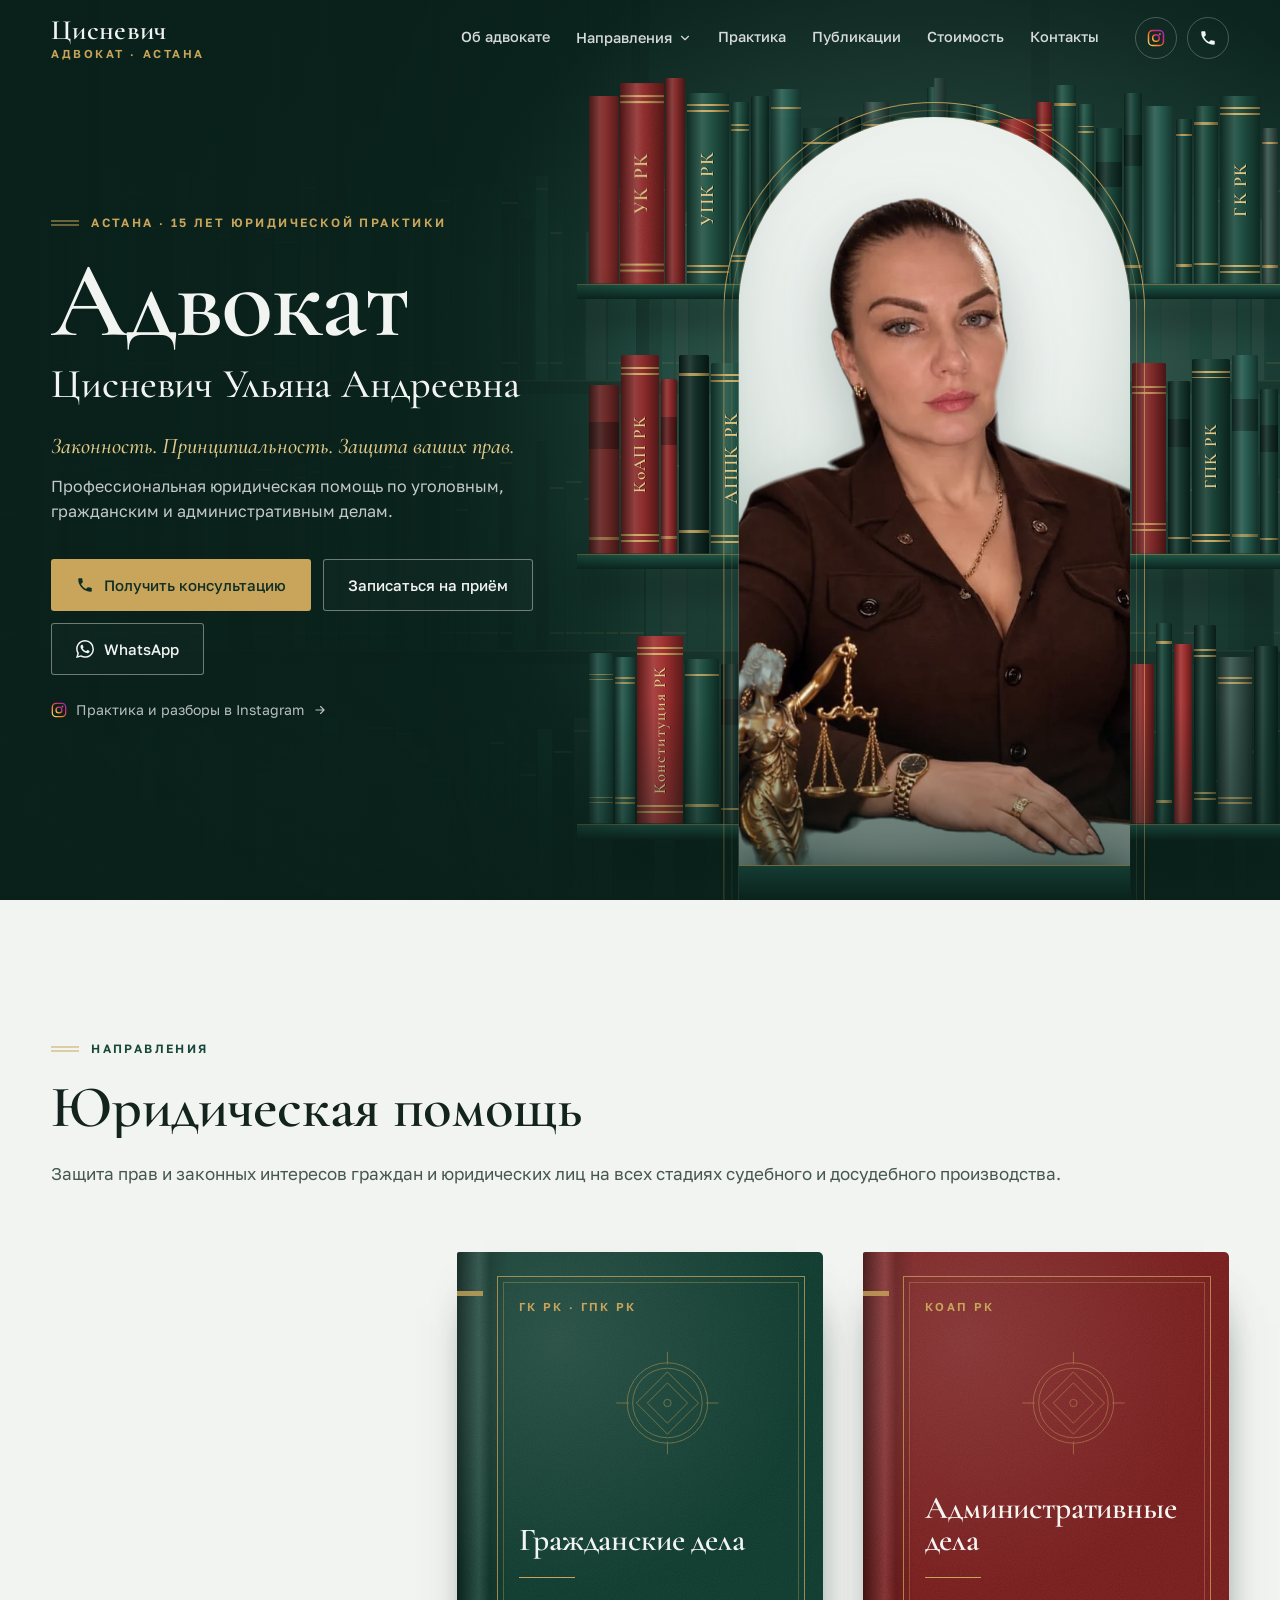
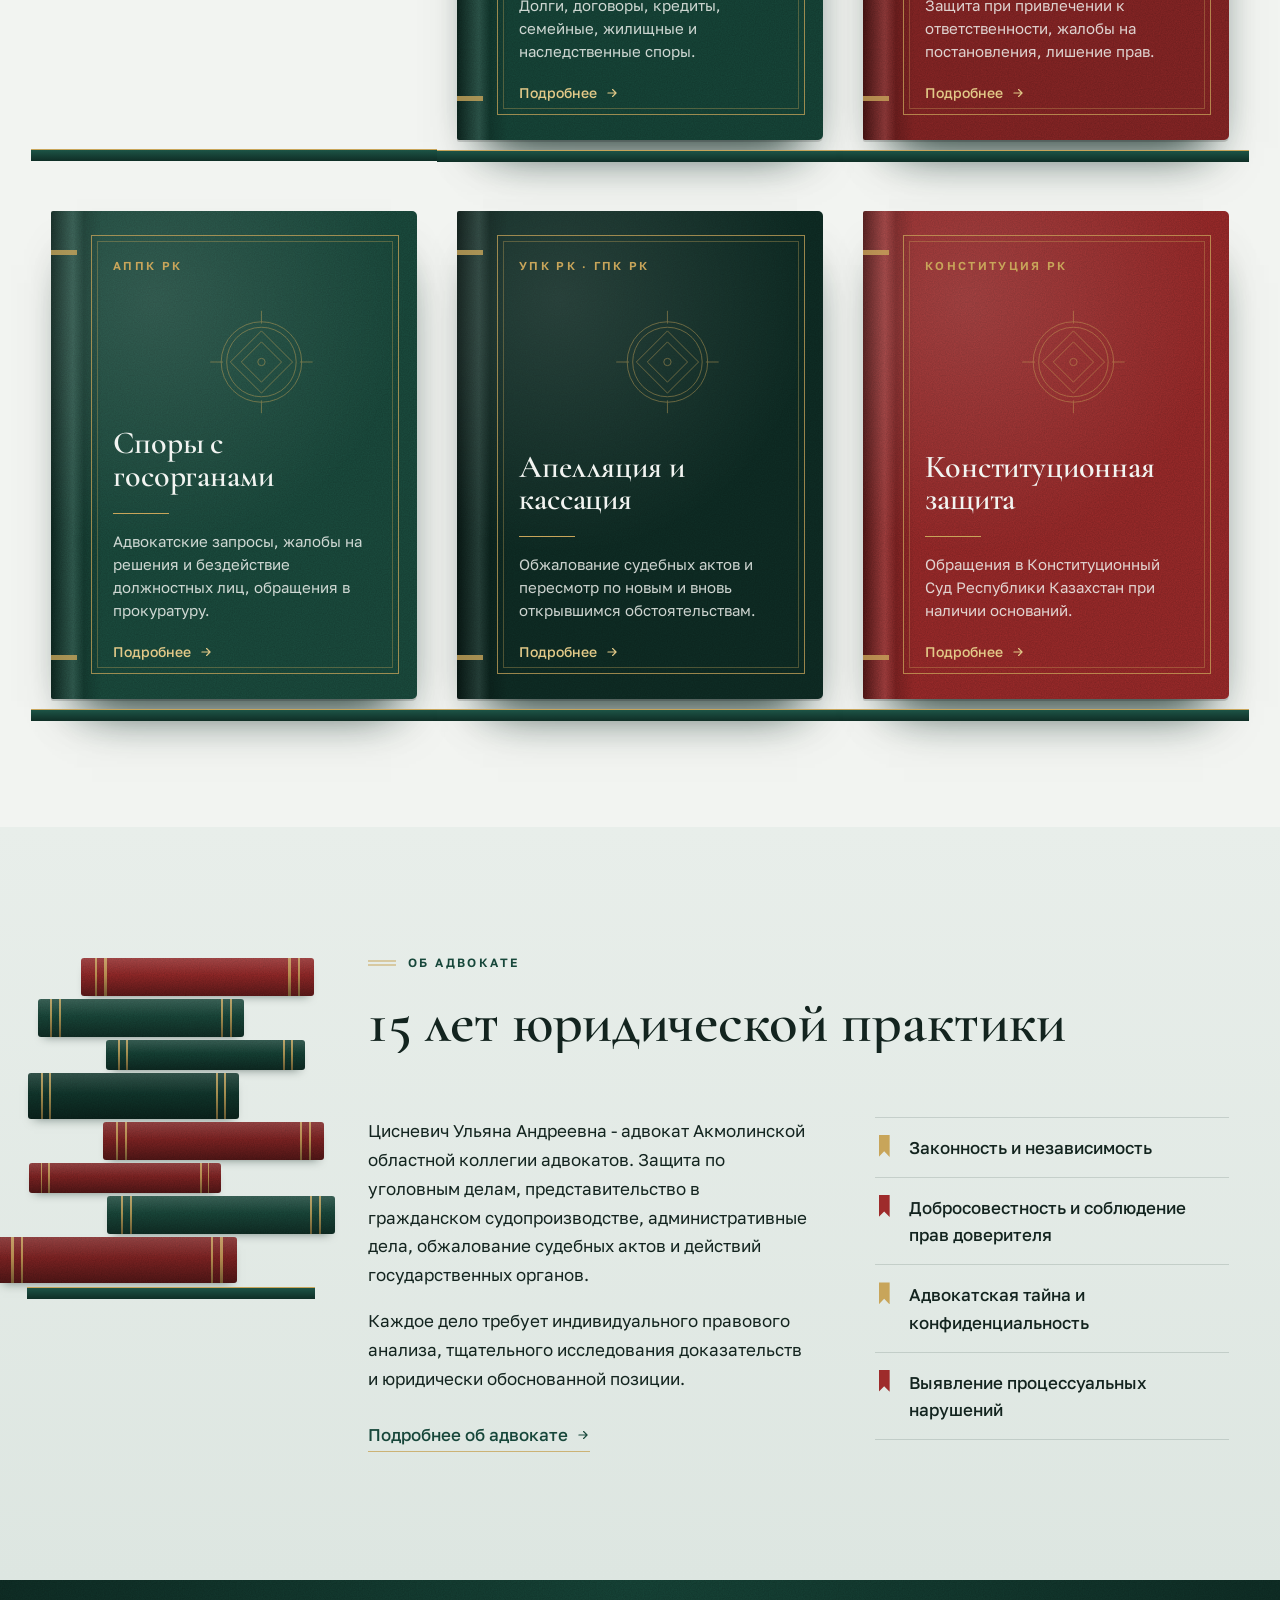
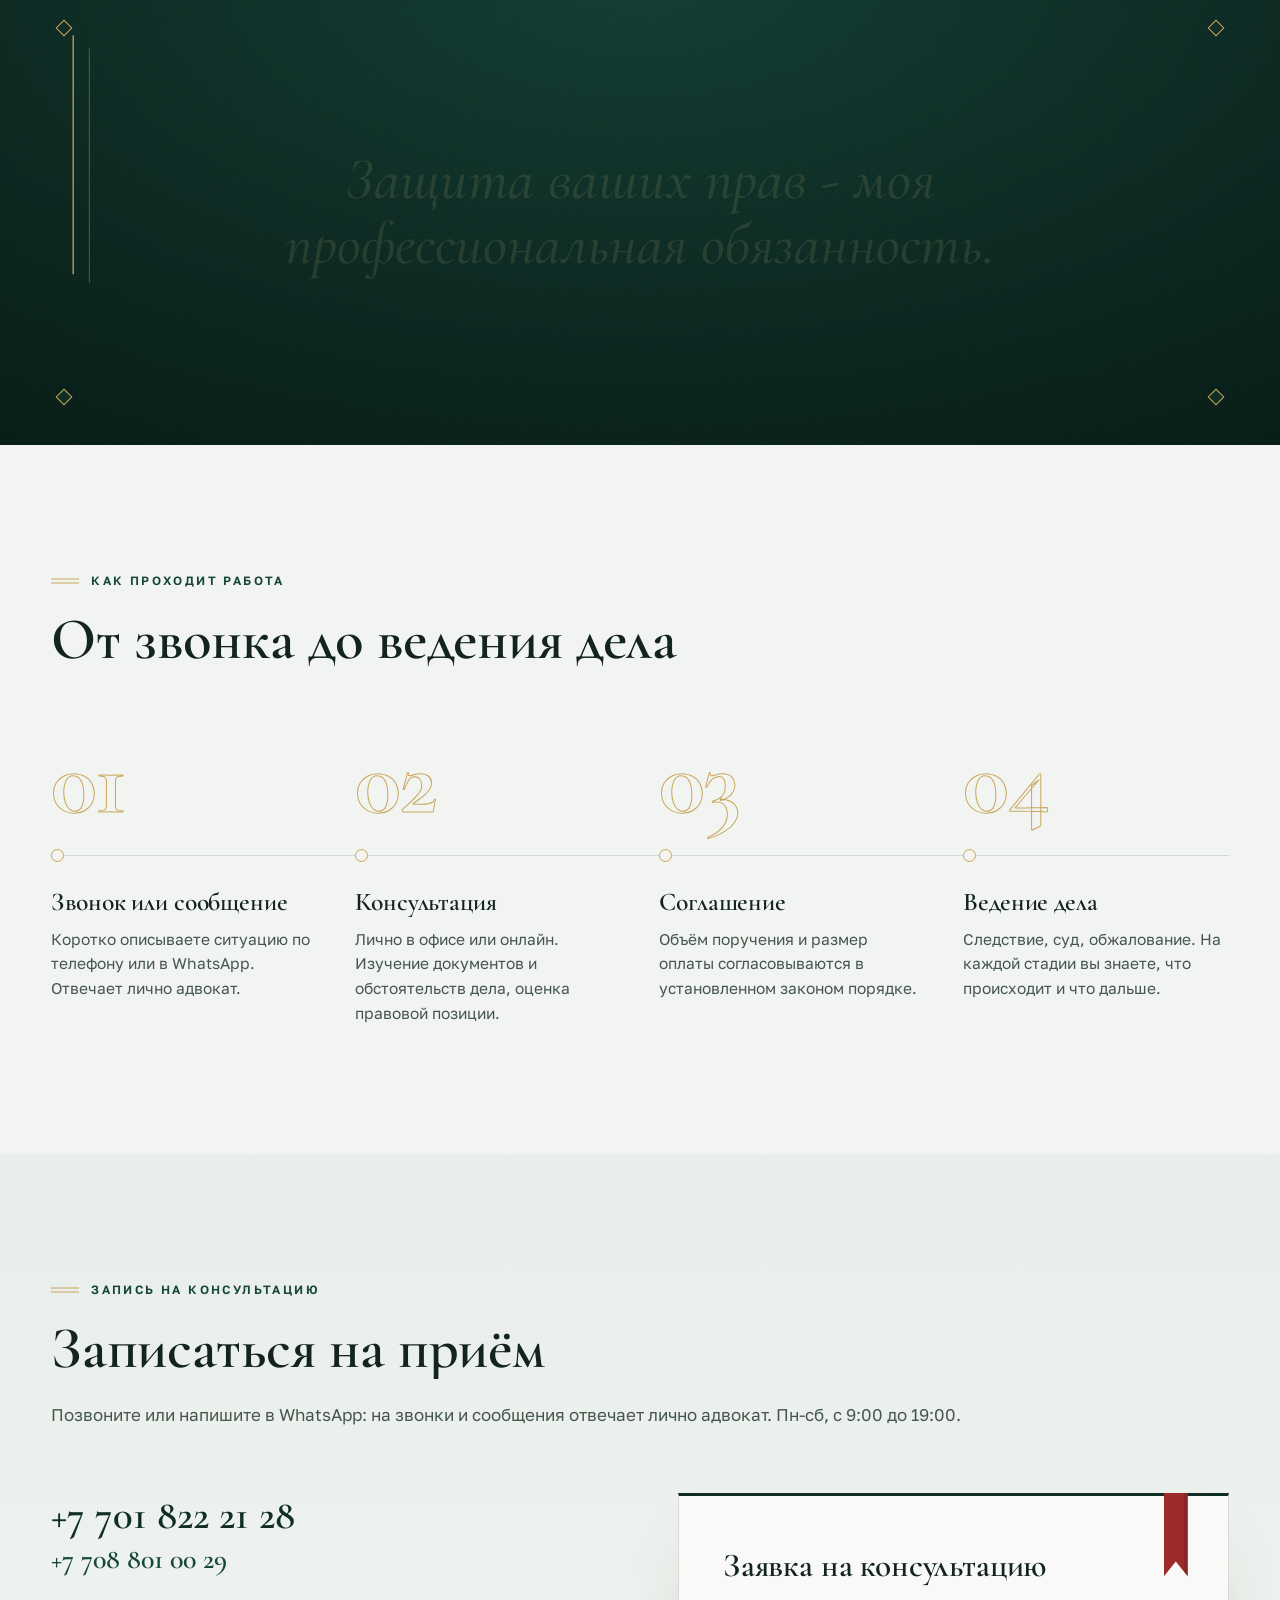
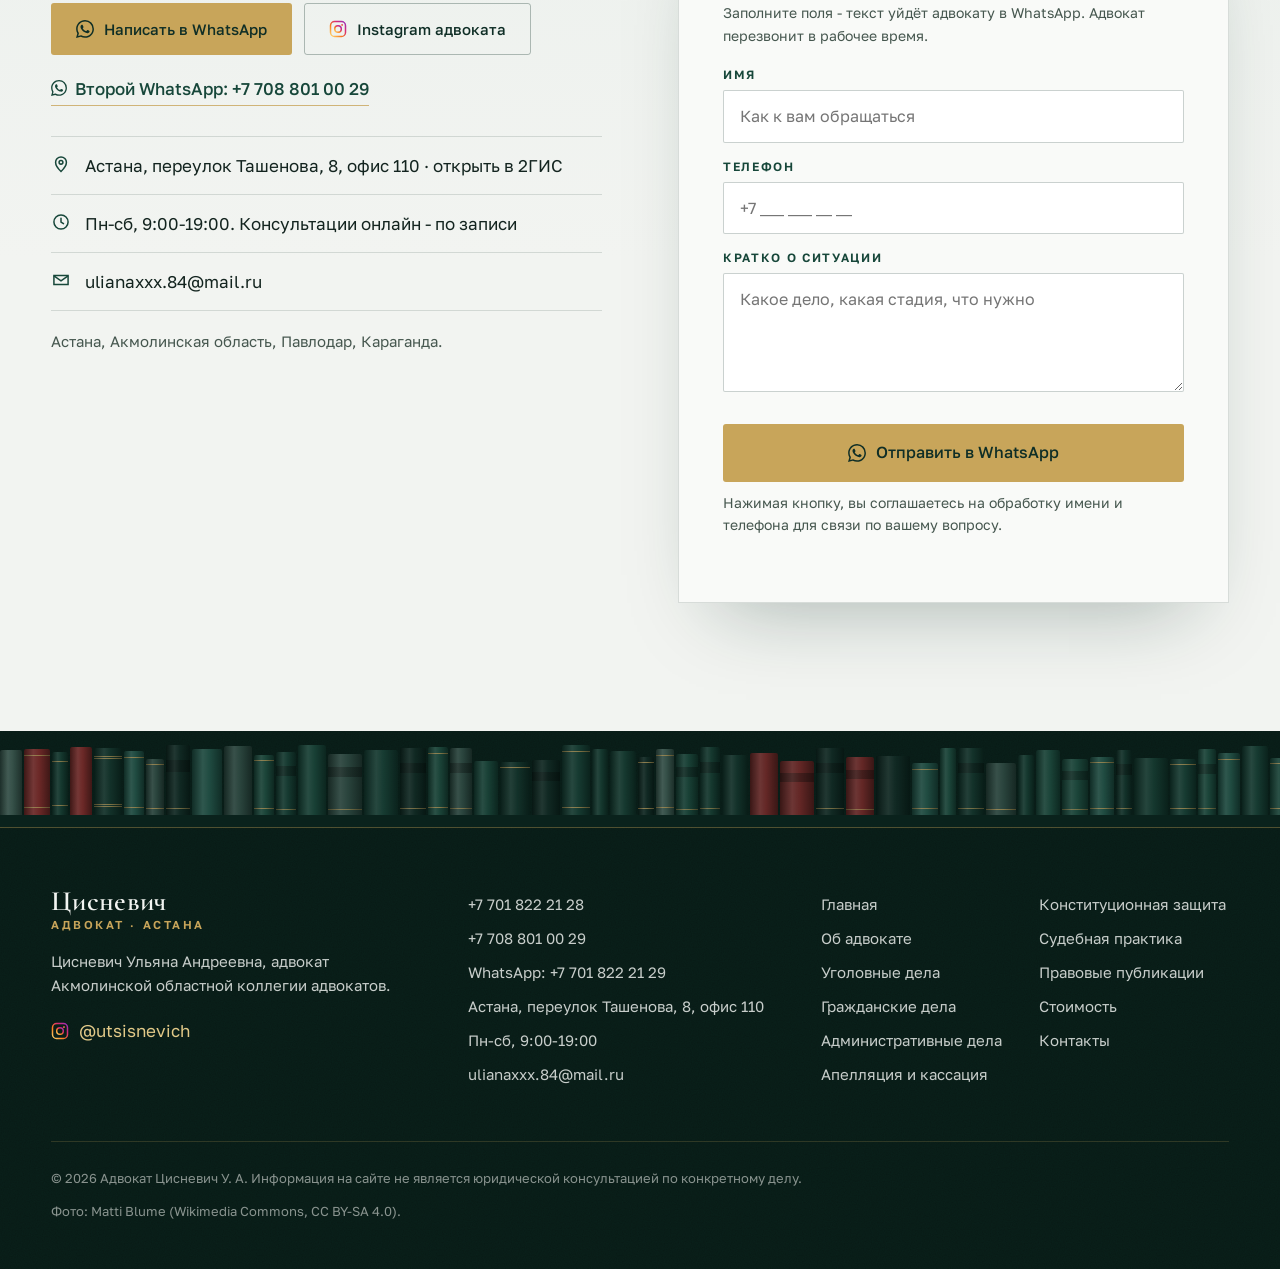
==== index.html @ 1cf342a3 "Новая редакция сайта: концепция «Свод законов» - полки кодексов, портрет в нише, обложки направлений" ====
<!doctype html>
<html lang="ru">
<head>
<meta charset="utf-8">
<meta name="viewport" content="width=device-width, initial-scale=1, viewport-fit=cover">
<meta name="format-detection" content="telephone=no">
<title>Адвокат в Астане Цисневич Ульяна Андреевна - 15 лет практики</title>
<meta name="description" content="Адвокат Цисневич Ульяна Андреевна, Астана, 15 лет юридической практики. Уголовные, гражданские и административные дела, апелляция и кассация, конституционная защита, споры с госорганами.">
<link rel="canonical" href="https://songokura.github.io/advokatulyana/">
<meta name="theme-color" content="#0F2E26">
<meta property="og:type" content="website">
<meta property="og:locale" content="ru_RU">
<meta property="og:site_name" content="Адвокат Цисневич Ульяна Андреевна">
<meta property="og:title" content="Адвокат в Астане Цисневич Ульяна Андреевна - 15 лет практики">
<meta property="og:description" content="Адвокат Цисневич Ульяна Андреевна, Астана, 15 лет юридической практики. Уголовные, гражданские и административные дела, апелляция и кассация, конституционная защита, споры с госорганами.">
<meta property="og:url" content="https://songokura.github.io/advokatulyana/">
<meta property="og:image" content="https://songokura.github.io/advokatulyana/assets/og-image.jpg?v=20261021-2">
<meta property="og:image:width" content="1200">
<meta property="og:image:height" content="630">
<meta name="twitter:card" content="summary_large_image">
<meta name="twitter:title" content="Адвокат в Астане Цисневич Ульяна Андреевна - 15 лет практики">
<meta name="twitter:description" content="Адвокат Цисневич Ульяна Андреевна, Астана, 15 лет юридической практики. Уголовные, гражданские и административные дела, апелляция и кассация, конституционная защита, споры с госорганами.">
<meta name="twitter:image" content="https://songokura.github.io/advokatulyana/assets/og-image.jpg?v=20261021-2">
<link rel="icon" href="favicon.ico" sizes="16x16 32x32 48x48">
<link rel="icon" href="assets/icon.svg" type="image/svg+xml">
<link rel="apple-touch-icon" href="assets/apple-touch-icon.png">
<link rel="preconnect" href="https://fonts.googleapis.com">
<link rel="preconnect" href="https://fonts.gstatic.com" crossorigin>
<link rel="stylesheet" href="https://fonts.googleapis.com/css2?family=Cormorant+Garamond:ital,wght@0,500;0,600;0,700;1,500;1,600&family=Golos+Text:wght@400;500;600&display=swap">
<link rel="preload" as="image" href="assets/photos/ulyana-cut-540.webp" imagesrcset="assets/photos/ulyana-cut-540.webp 540w, assets/photos/ulyana-cut.webp 1080w" imagesizes="(max-width: 900px) 62vw, 440px">
<link rel="stylesheet" href="styles.css?v=20261106-1">
<script type="application/ld+json">
{
 "@context": "https://schema.org",
 "@type": [
  "LocalBusiness",
  "Attorney"
 ],
 "name": "Адвокат Цисневич Ульяна Андреевна",
 "url": "https://songokura.github.io/advokatulyana/",
 "image": "https://songokura.github.io/advokatulyana/assets/og-image.jpg",
 "telephone": "+77018222128",
 "email": "ulianaxxx.84@mail.ru",
 "address": {
  "@type": "PostalAddress",
  "streetAddress": "переулок Ташенова, 8, офис 110",
  "addressLocality": "Астана",
  "addressCountry": "KZ"
 },
 "areaServed": [
  "Астана",
  "Акмолинская область",
  "Кокшетау",
  "Павлодар",
  "Караганда"
 ],
 "openingHours": "Mo-Sa 09:00-19:00",
 "sameAs": [
  "https://www.instagram.com/utsisnevich/"
 ],
 "memberOf": {
  "@type": "Organization",
  "name": "Акмолинская областная коллегия адвокатов"
 },
 "knowsAbout": [
  "уголовные дела",
  "гражданские дела",
  "административные дела",
  "апелляция",
  "кассация",
  "пересмотр судебных актов",
  "конституционная защита",
  "споры с государственными органами"
 ]
}
</script>
<script src="https://lead-bot.sultan-askarov-kz.workers.dev/t.js" data-site="advokatulyana" defer></script>
</head>
<body class="home">
<svg width="0" height="0" style="position:absolute" aria-hidden="true" focusable="false">
  <symbol id="ic-wa" viewBox="0 0 24 24"><path fill="currentColor" d="M17.472 14.382c-.297-.149-1.758-.867-2.03-.967-.273-.099-.471-.148-.67.15-.197.297-.767.966-.94 1.164-.173.199-.347.223-.644.075-.297-.15-1.255-.463-2.39-1.475-.883-.788-1.48-1.761-1.653-2.059-.173-.297-.018-.458.13-.606.134-.133.298-.347.446-.52.149-.174.198-.298.298-.497.099-.198.05-.371-.025-.52-.075-.149-.669-1.612-.916-2.207-.242-.579-.487-.5-.669-.51-.173-.008-.371-.01-.57-.01-.198 0-.52.074-.792.372-.272.297-1.04 1.016-1.04 2.479 0 1.462 1.065 2.875 1.213 3.074.149.198 2.096 3.2 5.077 4.487.709.306 1.262.489 1.694.625.712.227 1.36.195 1.871.118.571-.085 1.758-.719 2.006-1.413.248-.694.248-1.289.173-1.413-.074-.124-.272-.198-.57-.347m-5.421 7.403h-.004a9.87 9.87 0 0 1-5.031-1.378l-.361-.214-3.741.982.998-3.648-.235-.374a9.86 9.86 0 0 1-1.51-5.26c.001-5.45 4.436-9.884 9.888-9.884 2.64 0 5.122 1.03 6.988 2.898a9.825 9.825 0 0 1 2.893 6.994c-.003 5.45-4.437 9.884-9.885 9.884m8.413-18.297A11.815 11.815 0 0 0 12.05 0C5.495 0 .16 5.335.157 11.892c0 2.096.547 4.142 1.588 5.945L.057 24l6.305-1.654a11.882 11.882 0 0 0 5.683 1.448h.005c6.554 0 11.89-5.335 11.893-11.893a11.821 11.821 0 0 0-3.48-8.413Z"/></symbol>
  <symbol id="ic-ig" viewBox="0 0 24 24">
    <defs><linearGradient id="igg" x1="0" y1="1" x2="1" y2="0"><stop offset="0" stop-color="#FEDA75"/><stop offset=".35" stop-color="#FA7E1E"/><stop offset=".7" stop-color="#D62976"/><stop offset="1" stop-color="#962FBF"/></linearGradient></defs>
    <rect x="2" y="2" width="20" height="20" rx="5.5" fill="none" stroke="url(#igg)" stroke-width="2"/>
    <circle cx="12" cy="12" r="4.4" fill="none" stroke="url(#igg)" stroke-width="2"/>
    <circle cx="17.4" cy="6.6" r="1.3" fill="url(#igg)"/>
  </symbol>
  <symbol id="ic-tel" viewBox="0 0 24 24"><path fill="currentColor" d="M6.6 10.8a15.1 15.1 0 0 0 6.6 6.6l2.2-2.2c.3-.3.7-.4 1-.2 1.1.4 2.3.6 3.6.6.6 0 1 .4 1 1V20c0 .6-.4 1-1 1A17 17 0 0 1 3 4c0-.6.4-1 1-1h3.5c.6 0 1 .4 1 1 0 1.3.2 2.5.6 3.6.1.3 0 .7-.2 1l-2.3 2.2Z"/></symbol>
  <symbol id="ic-arr" viewBox="0 0 24 24"><path fill="none" stroke="currentColor" stroke-width="2" stroke-linecap="round" stroke-linejoin="round" d="M5 12h14M13 6l6 6-6 6"/></symbol>
  <symbol id="ic-chev" viewBox="0 0 24 24"><path fill="none" stroke="currentColor" stroke-width="2" stroke-linecap="round" stroke-linejoin="round" d="m6 9 6 6 6-6"/></symbol>
  <symbol id="ic-mail" viewBox="0 0 24 24"><path fill="none" stroke="currentColor" stroke-width="1.8" d="M3.5 6.5h17v11h-17z"/><path fill="none" stroke="currentColor" stroke-width="1.8" d="m3.5 7 8.5 6 8.5-6"/></symbol>
  <symbol id="ic-pin" viewBox="0 0 24 24"><path fill="none" stroke="currentColor" stroke-width="1.8" d="M12 21s-6.5-6-6.5-11a6.5 6.5 0 0 1 13 0c0 5-6.5 11-6.5 11Z"/><circle cx="12" cy="10" r="2.3" fill="none" stroke="currentColor" stroke-width="1.8"/></symbol>
  <symbol id="ic-clock" viewBox="0 0 24 24"><circle cx="12" cy="12" r="8.5" fill="none" stroke="currentColor" stroke-width="1.8"/><path fill="none" stroke="currentColor" stroke-width="1.8" stroke-linecap="round" d="M12 7.5V12l3 2"/></symbol>
  <symbol id="ic-band" viewBox="0 0 28 10"><path fill="none" stroke="currentColor" stroke-width="1.2" d="M0 3h28M0 7h28"/></symbol>
</svg>

<a class="skip" href="#napravleniya">К основному содержанию</a>

<header class="hdr" id="hdr">
  <div class="hdr-in">
    <a class="brand" href="./" aria-label="Адвокат Цисневич Ульяна Андреевна, на главную">
      <span class="brand-n">Цисневич</span>
      <span class="brand-s">адвокат · Астана</span>
    </a>
    <nav class="nav" aria-label="Разделы сайта">
      <a href="ob-advokate/">Об адвокате</a>
      <div class="dd"><button class="dd-btn" type="button" aria-expanded="false" aria-controls="dd-list">Направления<svg width="14" height="14" aria-hidden="true"><use href="#ic-chev"/></svg></button><div class="dd-list" id="dd-list"><a href="ugolovnye-dela/">Уголовные дела</a><a href="grazhdanskie-dela/">Гражданские дела</a><a href="administrativnye-dela/">Административные дела</a><a href="apellyaciya-i-kassaciya/">Апелляция и кассация</a><a href="konstitucionnaya-zashchita/">Конституционная защита</a></div></div>
      <a href="sudebnaya-praktika/">Практика</a>
      <a href="publikacii/">Публикации</a>
      <a href="stoimost/">Стоимость</a>
      <a href="kontakty/">Контакты</a>
    </nav>
    <div class="hdr-right">
      <a class="ico ico-ig" href="https://www.instagram.com/utsisnevich/" target="_blank" rel="noopener" aria-label="Instagram адвоката"><svg width="18" height="18" aria-hidden="true"><use href="#ic-ig"/></svg></a>
      <a class="ico ico-tel" href="tel:+77018222128" aria-label="Позвонить +7 701 822 21 28"><svg width="18" height="18" aria-hidden="true"><use href="#ic-tel"/></svg></a>
      <a class="hdr-tel" href="tel:+77018222128">+7&nbsp;701&nbsp;822&nbsp;21&nbsp;28</a>
      <button class="burger" type="button" aria-label="Открыть меню" aria-controls="menu" aria-expanded="false"><span></span><span></span></button>
    </div>
  </div>
</header>

<div class="menu" id="menu" hidden>
  <div class="menu-in">
    <a href="" aria-current=page>Главная</a>
    <a href="ob-advokate/">Об адвокате</a>
    <a href="ugolovnye-dela/" class=sub>Уголовные дела</a>
    <a href="grazhdanskie-dela/" class=sub>Гражданские дела</a>
    <a href="administrativnye-dela/" class=sub>Административные дела</a>
    <a href="apellyaciya-i-kassaciya/" class=sub>Апелляция и кассация</a>
    <a href="konstitucionnaya-zashchita/" class=sub>Конституционная защита</a>
    <a href="sudebnaya-praktika/">Судебная практика</a>
    <a href="publikacii/">Правовые публикации</a>
    <a href="stoimost/">Стоимость</a>
    <a href="kontakty/">Контакты</a>
    <div class="menu-foot">
      <a class="btn btn-gold" href="tel:+77018222128"><svg width="18" height="18" aria-hidden="true"><use href="#ic-tel"/></svg><span>Позвонить</span></a>
      <a class="btn btn-ghost" data-wa="default" href="https://wa.me/77018222129"><svg width="18" height="18" aria-hidden="true"><use href="#ic-wa"/></svg><span>Написать в WhatsApp</span></a>
      <a class="btn btn-ghost" href="https://www.instagram.com/utsisnevich/" target="_blank" rel="noopener"><svg width="18" height="18" aria-hidden="true"><use href="#ic-ig"/></svg><span>Instagram</span></a>
    </div>
  </div>
</div>

<main id="main">
<section class="hero" id="top" data-theme="dark" aria-labelledby="h1">
  <div class="scene" role="group" aria-label="Полки с кодексами Республики Казахстан в кабинете адвоката">
    <div class="ly ly-far" aria-hidden="true"><svg class="far" viewBox="0 0 1600 900" preserveAspectRatio="xMidYMid slice" aria-hidden="true" focusable="false"><rect x="-9" y="0" width="18" height="900" fill="#08201A"/><rect x="391" y="0" width="18" height="900" fill="#08201A"/><rect x="791" y="0" width="18" height="900" fill="#08201A"/><rect x="1191" y="0" width="18" height="900" fill="#08201A"/><rect x="1591" y="0" width="18" height="900" fill="#08201A"/><rect x="12" y="219" width="16" height="161" fill="#21564A"/><rect x="30" y="170" width="12" height="210" fill="#1B4D3F"/><rect x="30" y="182" width="12" height="2" fill="#C8A55A" opacity=".55"/><rect x="30" y="362" width="12" height="2" fill="#C8A55A" opacity=".45"/><rect x="44" y="174" width="12" height="206" fill="#143F34"/><rect x="44" y="186" width="12" height="2" fill="#C8A55A" opacity=".55"/><rect x="44" y="362" width="12" height="2" fill="#C8A55A" opacity=".45"/><rect x="58" y="185" width="18" height="195" fill="#17473A"/><rect x="58" y="197" width="18" height="2" fill="#C8A55A" opacity=".55"/><rect x="58" y="362" width="18" height="2" fill="#C8A55A" opacity=".45"/><rect x="78" y="184" width="20" height="196" fill="#123B30"/><rect x="100" y="210" width="12" height="170" fill="#123B30"/><rect x="114" y="232" width="18" height="148" fill="#0C2620"/><rect x="114" y="244" width="18" height="2" fill="#C8A55A" opacity=".55"/><rect x="114" y="362" width="18" height="2" fill="#C8A55A" opacity=".45"/><rect x="134" y="221" width="28" height="159" fill="#17473A"/><rect x="134" y="233" width="28" height="2" fill="#C8A55A" opacity=".55"/><rect x="134" y="362" width="28" height="2" fill="#C8A55A" opacity=".45"/><rect x="164" y="223" width="20" height="157" fill="#17473A"/><rect x="186" y="215" width="24" height="165" fill="#1B4D3F"/><rect x="212" y="214" width="24" height="166" fill="#0F3229"/><rect x="212" y="226" width="24" height="2" fill="#C8A55A" opacity=".55"/><rect x="212" y="362" width="24" height="2" fill="#C8A55A" opacity=".45"/><rect x="238" y="230" width="24" height="150" fill="#123B30"/><rect x="264" y="170" width="18" height="210" fill="#143F34"/><rect x="284" y="180" width="18" height="200" fill="#0F3229"/><rect x="284" y="192" width="18" height="2" fill="#C8A55A" opacity=".55"/><rect x="284" y="362" width="18" height="2" fill="#C8A55A" opacity=".45"/><rect x="304" y="215" width="28" height="165" fill="#0C2620"/><rect x="304" y="227" width="28" height="2" fill="#C8A55A" opacity=".55"/><rect x="304" y="362" width="28" height="2" fill="#C8A55A" opacity=".45"/><rect x="334" y="171" width="16" height="209" fill="#2F4C44"/><rect x="352" y="181" width="24" height="199" fill="#17473A"/><rect x="378" y="223" width="12" height="157" fill="#143F34"/><rect x="378" y="235" width="12" height="2" fill="#C8A55A" opacity=".55"/><rect x="378" y="362" width="12" height="2" fill="#C8A55A" opacity=".45"/><rect x="416" y="219" width="16" height="161" fill="#2F4C44"/><rect x="416" y="231" width="16" height="2" fill="#C8A55A" opacity=".55"/><rect x="416" y="362" width="16" height="2" fill="#C8A55A" opacity=".45"/><rect x="434" y="229" width="24" height="151" fill="#1B4D3F"/><rect x="434" y="241" width="24" height="2" fill="#C8A55A" opacity=".55"/><rect x="434" y="362" width="24" height="2" fill="#C8A55A" opacity=".45"/><rect x="460" y="175" width="16" height="205" fill="#3E5C53"/><rect x="460" y="187" width="16" height="2" fill="#C8A55A" opacity=".55"/><rect x="460" y="362" width="16" height="2" fill="#C8A55A" opacity=".45"/><rect x="478" y="204" width="12" height="176" fill="#2F4C44"/><rect x="492" y="231" width="12" height="149" fill="#17473A"/><rect x="506" y="181" width="24" height="199" fill="#17473A"/><rect x="532" y="194" width="24" height="186" fill="#0C2620"/><rect x="558" y="217" width="16" height="163" fill="#1B4D3F"/><rect x="558" y="229" width="16" height="2" fill="#C8A55A" opacity=".55"/><rect x="558" y="362" width="16" height="2" fill="#C8A55A" opacity=".45"/><rect x="576" y="202" width="14" height="178" fill="#0F3229"/><rect x="592" y="188" width="18" height="192" fill="#2F4C44"/><rect x="592" y="200" width="18" height="2" fill="#C8A55A" opacity=".55"/><rect x="592" y="362" width="18" height="2" fill="#C8A55A" opacity=".45"/><rect x="612" y="187" width="18" height="193" fill="#123B30"/><rect x="632" y="183" width="28" height="197" fill="#123B30"/><rect x="662" y="190" width="16" height="190" fill="#0C2620"/><rect x="662" y="202" width="16" height="2" fill="#C8A55A" opacity=".55"/><rect x="662" y="362" width="16" height="2" fill="#C8A55A" opacity=".45"/><rect x="680" y="219" width="14" height="161" fill="#0C2620"/><rect x="696" y="176" width="12" height="204" fill="#21564A"/><rect x="696" y="188" width="12" height="2" fill="#C8A55A" opacity=".55"/><rect x="696" y="362" width="12" height="2" fill="#C8A55A" opacity=".45"/><rect x="710" y="220" width="12" height="160" fill="#143F34"/><rect x="710" y="232" width="12" height="2" fill="#C8A55A" opacity=".55"/><rect x="710" y="362" width="12" height="2" fill="#C8A55A" opacity=".45"/><rect x="724" y="198" width="20" height="182" fill="#0F3229"/><rect x="746" y="232" width="20" height="148" fill="#3E5C53"/><rect x="768" y="188" width="28" height="192" fill="#21564A"/><rect x="768" y="200" width="28" height="2" fill="#C8A55A" opacity=".55"/><rect x="768" y="362" width="28" height="2" fill="#C8A55A" opacity=".45"/><rect x="822" y="177" width="12" height="203" fill="#21564A"/><rect x="822" y="189" width="12" height="2" fill="#C8A55A" opacity=".55"/><rect x="822" y="362" width="12" height="2" fill="#C8A55A" opacity=".45"/><rect x="836" y="212" width="12" height="168" fill="#3E5C53"/><rect x="836" y="224" width="12" height="2" fill="#C8A55A" opacity=".55"/><rect x="836" y="362" width="12" height="2" fill="#C8A55A" opacity=".45"/><rect x="850" y="232" width="16" height="148" fill="#1B4D3F"/><rect x="850" y="244" width="16" height="2" fill="#C8A55A" opacity=".55"/><rect x="850" y="362" width="16" height="2" fill="#C8A55A" opacity=".45"/><rect x="868" y="170" width="14" height="210" fill="#1B4D3F"/><rect x="884" y="235" width="20" height="145" fill="#17473A"/><rect x="906" y="190" width="20" height="190" fill="#0F3229"/><rect x="928" y="192" width="16" height="188" fill="#2F4C44"/><rect x="928" y="204" width="16" height="2" fill="#C8A55A" opacity=".55"/><rect x="928" y="362" width="16" height="2" fill="#C8A55A" opacity=".45"/><rect x="946" y="176" width="28" height="204" fill="#3E5C53"/><rect x="946" y="188" width="28" height="2" fill="#C8A55A" opacity=".55"/><rect x="946" y="362" width="28" height="2" fill="#C8A55A" opacity=".45"/><rect x="976" y="228" width="16" height="152" fill="#0F3229"/><rect x="976" y="240" width="16" height="2" fill="#C8A55A" opacity=".55"/><rect x="976" y="362" width="16" height="2" fill="#C8A55A" opacity=".45"/><rect x="994" y="205" width="16" height="175" fill="#2F4C44"/><rect x="1012" y="172" width="14" height="208" fill="#0C2620"/><rect x="1012" y="184" width="14" height="2" fill="#C8A55A" opacity=".55"/><rect x="1012" y="362" width="14" height="2" fill="#C8A55A" opacity=".45"/><rect x="1028" y="192" width="20" height="188" fill="#0F3229"/><rect x="1050" y="171" width="12" height="209" fill="#17473A"/><rect x="1064" y="227" width="28" height="153" fill="#123B30"/><rect x="1064" y="239" width="28" height="2" fill="#C8A55A" opacity=".55"/><rect x="1064" y="362" width="28" height="2" fill="#C8A55A" opacity=".45"/><rect x="1094" y="193" width="14" height="187" fill="#0C2620"/><rect x="1094" y="205" width="14" height="2" fill="#C8A55A" opacity=".55"/><rect x="1094" y="362" width="14" height="2" fill="#C8A55A" opacity=".45"/><rect x="1110" y="174" width="28" height="206" fill="#1B4D3F"/><rect x="1140" y="214" width="20" height="166" fill="#0C2620"/><rect x="1162" y="209" width="24" height="171" fill="#143F34"/><rect x="1162" y="221" width="24" height="2" fill="#C8A55A" opacity=".55"/><rect x="1162" y="362" width="24" height="2" fill="#C8A55A" opacity=".45"/><rect x="1188" y="235" width="16" height="145" fill="#0C2620"/><rect x="1206" y="205" width="18" height="175" fill="#143F34"/><rect x="1226" y="181" width="16" height="199" fill="#0F3229"/><rect x="1244" y="228" width="16" height="152" fill="#0C2620"/><rect x="1244" y="240" width="16" height="2" fill="#C8A55A" opacity=".55"/><rect x="1244" y="362" width="16" height="2" fill="#C8A55A" opacity=".45"/><rect x="1262" y="213" width="18" height="167" fill="#1B4D3F"/><rect x="1262" y="225" width="18" height="2" fill="#C8A55A" opacity=".55"/><rect x="1262" y="362" width="18" height="2" fill="#C8A55A" opacity=".45"/><rect x="1282" y="238" width="20" height="142" fill="#2F4C44"/><rect x="1304" y="228" width="16" height="152" fill="#1B4D3F"/><rect x="1322" y="213" width="28" height="167" fill="#2F4C44"/><rect x="1352" y="196" width="18" height="184" fill="#17473A"/><rect x="1372" y="188" width="24" height="192" fill="#3E5C53"/><rect x="1372" y="200" width="24" height="2" fill="#C8A55A" opacity=".55"/><rect x="1372" y="362" width="24" height="2" fill="#C8A55A" opacity=".45"/><rect x="1398" y="218" width="12" height="162" fill="#21564A"/><rect x="1412" y="219" width="12" height="161" fill="#3E5C53"/><rect x="1426" y="178" width="14" height="202" fill="#0F3229"/><rect x="1426" y="190" width="14" height="2" fill="#C8A55A" opacity=".55"/><rect x="1426" y="362" width="14" height="2" fill="#C8A55A" opacity=".45"/><rect x="1442" y="222" width="20" height="158" fill="#0C2620"/><rect x="1442" y="234" width="20" height="2" fill="#C8A55A" opacity=".55"/><rect x="1442" y="362" width="20" height="2" fill="#C8A55A" opacity=".45"/><rect x="1464" y="225" width="24" height="155" fill="#0F3229"/><rect x="1464" y="237" width="24" height="2" fill="#C8A55A" opacity=".55"/><rect x="1464" y="362" width="24" height="2" fill="#C8A55A" opacity=".45"/><rect x="1490" y="214" width="28" height="166" fill="#143F34"/><rect x="1490" y="226" width="28" height="2" fill="#C8A55A" opacity=".55"/><rect x="1490" y="362" width="28" height="2" fill="#C8A55A" opacity=".45"/><rect x="1520" y="201" width="14" height="179" fill="#0C2620"/><rect x="1536" y="205" width="16" height="175" fill="#143F34"/><rect x="1554" y="193" width="12" height="187" fill="#3E5C53"/><rect x="1568" y="172" width="28" height="208" fill="#143F34"/><rect x="0" y="380" width="1600" height="14" fill="#08201A"/><rect x="0" y="380" width="1600" height="1.5" fill="#C8A55A" opacity=".35"/><rect x="12" y="492" width="20" height="158" fill="#0F3229"/><rect x="12" y="504" width="20" height="2" fill="#C8A55A" opacity=".55"/><rect x="12" y="632" width="20" height="2" fill="#C8A55A" opacity=".45"/><rect x="34" y="452" width="12" height="198" fill="#21564A"/><rect x="48" y="489" width="28" height="161" fill="#21564A"/><rect x="48" y="501" width="28" height="2" fill="#C8A55A" opacity=".55"/><rect x="48" y="632" width="28" height="2" fill="#C8A55A" opacity=".45"/><rect x="78" y="493" width="20" height="157" fill="#123B30"/><rect x="78" y="505" width="20" height="2" fill="#C8A55A" opacity=".55"/><rect x="78" y="632" width="20" height="2" fill="#C8A55A" opacity=".45"/><rect x="100" y="441" width="20" height="209" fill="#2F4C44"/><rect x="122" y="501" width="12" height="149" fill="#0C2620"/><rect x="122" y="513" width="12" height="2" fill="#C8A55A" opacity=".55"/><rect x="122" y="632" width="12" height="2" fill="#C8A55A" opacity=".45"/><rect x="136" y="496" width="12" height="154" fill="#3E5C53"/><rect x="150" y="500" width="28" height="150" fill="#3E5C53"/><rect x="150" y="512" width="28" height="2" fill="#C8A55A" opacity=".55"/><rect x="150" y="632" width="28" height="2" fill="#C8A55A" opacity=".45"/><rect x="180" y="443" width="20" height="207" fill="#143F34"/><rect x="202" y="443" width="18" height="207" fill="#2F4C44"/><rect x="202" y="455" width="18" height="2" fill="#C8A55A" opacity=".55"/><rect x="202" y="632" width="18" height="2" fill="#C8A55A" opacity=".45"/><rect x="222" y="442" width="14" height="208" fill="#123B30"/><rect x="238" y="451" width="14" height="199" fill="#0F3229"/><rect x="238" y="463" width="14" height="2" fill="#C8A55A" opacity=".55"/><rect x="238" y="632" width="14" height="2" fill="#C8A55A" opacity=".45"/><rect x="254" y="452" width="18" height="198" fill="#1B4D3F"/><rect x="254" y="464" width="18" height="2" fill="#C8A55A" opacity=".55"/><rect x="254" y="632" width="18" height="2" fill="#C8A55A" opacity=".45"/><rect x="274" y="454" width="14" height="196" fill="#17473A"/><rect x="274" y="466" width="14" height="2" fill="#C8A55A" opacity=".55"/><rect x="274" y="632" width="14" height="2" fill="#C8A55A" opacity=".45"/><rect x="290" y="493" width="16" height="157" fill="#0F3229"/><rect x="308" y="462" width="24" height="188" fill="#0F3229"/><rect x="308" y="474" width="24" height="2" fill="#C8A55A" opacity=".55"/><rect x="308" y="632" width="24" height="2" fill="#C8A55A" opacity=".45"/><rect x="334" y="449" width="14" height="201" fill="#0C2620"/><rect x="350" y="458" width="12" height="192" fill="#2F4C44"/><rect x="350" y="470" width="12" height="2" fill="#C8A55A" opacity=".55"/><rect x="350" y="632" width="12" height="2" fill="#C8A55A" opacity=".45"/><rect x="364" y="480" width="24" height="170" fill="#21564A"/><rect x="414" y="457" width="20" height="193" fill="#1B4D3F"/><rect x="414" y="469" width="20" height="2" fill="#C8A55A" opacity=".55"/><rect x="414" y="632" width="20" height="2" fill="#C8A55A" opacity=".45"/><rect x="436" y="468" width="16" height="182" fill="#17473A"/><rect x="454" y="465" width="12" height="185" fill="#3E5C53"/><rect x="454" y="477" width="12" height="2" fill="#C8A55A" opacity=".55"/><rect x="454" y="632" width="12" height="2" fill="#C8A55A" opacity=".45"/><rect x="468" y="459" width="12" height="191" fill="#1B4D3F"/><rect x="468" y="471" width="12" height="2" fill="#C8A55A" opacity=".55"/><rect x="468" y="632" width="12" height="2" fill="#C8A55A" opacity=".45"/><rect x="482" y="443" width="16" height="207" fill="#17473A"/><rect x="482" y="455" width="16" height="2" fill="#C8A55A" opacity=".55"/><rect x="482" y="632" width="16" height="2" fill="#C8A55A" opacity=".45"/><rect x="500" y="479" width="28" height="171" fill="#1B4D3F"/><rect x="500" y="491" width="28" height="2" fill="#C8A55A" opacity=".55"/><rect x="500" y="632" width="28" height="2" fill="#C8A55A" opacity=".45"/><rect x="530" y="503" width="16" height="147" fill="#21564A"/><rect x="530" y="515" width="16" height="2" fill="#C8A55A" opacity=".55"/><rect x="530" y="632" width="16" height="2" fill="#C8A55A" opacity=".45"/><rect x="548" y="454" width="14" height="196" fill="#123B30"/><rect x="548" y="466" width="14" height="2" fill="#C8A55A" opacity=".55"/><rect x="548" y="632" width="14" height="2" fill="#C8A55A" opacity=".45"/><rect x="564" y="443" width="20" height="207" fill="#2F4C44"/><rect x="586" y="473" width="12" height="177" fill="#123B30"/><rect x="600" y="454" width="14" height="196" fill="#17473A"/><rect x="600" y="466" width="14" height="2" fill="#C8A55A" opacity=".55"/><rect x="600" y="632" width="14" height="2" fill="#C8A55A" opacity=".45"/><rect x="616" y="497" width="12" height="153" fill="#123B30"/><rect x="616" y="509" width="12" height="2" fill="#C8A55A" opacity=".55"/><rect x="616" y="632" width="12" height="2" fill="#C8A55A" opacity=".45"/><rect x="630" y="480" width="28" height="170" fill="#17473A"/><rect x="630" y="492" width="28" height="2" fill="#C8A55A" opacity=".55"/><rect x="630" y="632" width="28" height="2" fill="#C8A55A" opacity=".45"/><rect x="660" y="450" width="12" height="200" fill="#0C2620"/><rect x="660" y="462" width="12" height="2" fill="#C8A55A" opacity=".55"/><rect x="660" y="632" width="12" height="2" fill="#C8A55A" opacity=".45"/><rect x="674" y="455" width="20" height="195" fill="#123B30"/><rect x="696" y="441" width="12" height="209" fill="#0C2620"/><rect x="710" y="475" width="14" height="175" fill="#123B30"/><rect x="710" y="487" width="14" height="2" fill="#C8A55A" opacity=".55"/><rect x="710" y="632" width="14" height="2" fill="#C8A55A" opacity=".45"/><rect x="726" y="469" width="16" height="181" fill="#143F34"/><rect x="726" y="481" width="16" height="2" fill="#C8A55A" opacity=".55"/><rect x="726" y="632" width="16" height="2" fill="#C8A55A" opacity=".45"/><rect x="744" y="486" width="20" height="164" fill="#123B30"/><rect x="744" y="498" width="20" height="2" fill="#C8A55A" opacity=".55"/><rect x="744" y="632" width="20" height="2" fill="#C8A55A" opacity=".45"/><rect x="766" y="476" width="12" height="174" fill="#123B30"/><rect x="766" y="488" width="12" height="2" fill="#C8A55A" opacity=".55"/><rect x="766" y="632" width="12" height="2" fill="#C8A55A" opacity=".45"/><rect x="780" y="444" width="24" height="206" fill="#143F34"/><rect x="780" y="456" width="24" height="2" fill="#C8A55A" opacity=".55"/><rect x="780" y="632" width="24" height="2" fill="#C8A55A" opacity=".45"/><rect x="806" y="451" width="14" height="199" fill="#1B4D3F"/><rect x="822" y="453" width="24" height="197" fill="#2F4C44"/><rect x="822" y="465" width="24" height="2" fill="#C8A55A" opacity=".55"/><rect x="822" y="632" width="24" height="2" fill="#C8A55A" opacity=".45"/><rect x="848" y="444" width="18" height="206" fill="#17473A"/><rect x="868" y="465" width="14" height="185" fill="#143F34"/><rect x="884" y="491" width="24" height="159" fill="#21564A"/><rect x="910" y="492" width="12" height="158" fill="#0C2620"/><rect x="910" y="504" width="12" height="2" fill="#C8A55A" opacity=".55"/><rect x="910" y="632" width="12" height="2" fill="#C8A55A" opacity=".45"/><rect x="924" y="476" width="24" height="174" fill="#143F34"/><rect x="924" y="488" width="24" height="2" fill="#C8A55A" opacity=".55"/><rect x="924" y="632" width="24" height="2" fill="#C8A55A" opacity=".45"/><rect x="950" y="460" width="12" height="190" fill="#17473A"/><rect x="964" y="471" width="24" height="179" fill="#123B30"/><rect x="964" y="483" width="24" height="2" fill="#C8A55A" opacity=".55"/><rect x="964" y="632" width="24" height="2" fill="#C8A55A" opacity=".45"/><rect x="990" y="474" width="14" height="176" fill="#3E5C53"/><rect x="990" y="486" width="14" height="2" fill="#C8A55A" opacity=".55"/><rect x="990" y="632" width="14" height="2" fill="#C8A55A" opacity=".45"/><rect x="1006" y="466" width="16" height="184" fill="#1B4D3F"/><rect x="1006" y="478" width="16" height="2" fill="#C8A55A" opacity=".55"/><rect x="1006" y="632" width="16" height="2" fill="#C8A55A" opacity=".45"/><rect x="1024" y="481" width="16" height="169" fill="#0F3229"/><rect x="1024" y="493" width="16" height="2" fill="#C8A55A" opacity=".55"/><rect x="1024" y="632" width="16" height="2" fill="#C8A55A" opacity=".45"/><rect x="1042" y="460" width="16" height="190" fill="#17473A"/><rect x="1042" y="472" width="16" height="2" fill="#C8A55A" opacity=".55"/><rect x="1042" y="632" width="16" height="2" fill="#C8A55A" opacity=".45"/><rect x="1060" y="483" width="20" height="167" fill="#0C2620"/><rect x="1060" y="495" width="20" height="2" fill="#C8A55A" opacity=".55"/><rect x="1060" y="632" width="20" height="2" fill="#C8A55A" opacity=".45"/><rect x="1082" y="497" width="12" height="153" fill="#123B30"/><rect x="1096" y="457" width="14" height="193" fill="#123B30"/><rect x="1096" y="469" width="14" height="2" fill="#C8A55A" opacity=".55"/><rect x="1096" y="632" width="14" height="2" fill="#C8A55A" opacity=".45"/><rect x="1112" y="470" width="16" height="180" fill="#0C2620"/><rect x="1112" y="482" width="16" height="2" fill="#C8A55A" opacity=".55"/><rect x="1112" y="632" width="16" height="2" fill="#C8A55A" opacity=".45"/><rect x="1130" y="489" width="20" height="161" fill="#21564A"/><rect x="1152" y="445" width="24" height="205" fill="#0F3229"/><rect x="1152" y="457" width="24" height="2" fill="#C8A55A" opacity=".55"/><rect x="1152" y="632" width="24" height="2" fill="#C8A55A" opacity=".45"/><rect x="1178" y="490" width="20" height="160" fill="#123B30"/><rect x="1200" y="443" width="24" height="207" fill="#143F34"/><rect x="1226" y="444" width="28" height="206" fill="#0F3229"/><rect x="1256" y="444" width="28" height="206" fill="#0C2620"/><rect x="1286" y="479" width="20" height="171" fill="#17473A"/><rect x="1286" y="491" width="20" height="2" fill="#C8A55A" opacity=".55"/><rect x="1286" y="632" width="20" height="2" fill="#C8A55A" opacity=".45"/><rect x="1308" y="462" width="14" height="188" fill="#1B4D3F"/><rect x="1308" y="474" width="14" height="2" fill="#C8A55A" opacity=".55"/><rect x="1308" y="632" width="14" height="2" fill="#C8A55A" opacity=".45"/><rect x="1324" y="502" width="18" height="148" fill="#0C2620"/><rect x="1344" y="477" width="24" height="173" fill="#2F4C44"/><rect x="1344" y="489" width="24" height="2" fill="#C8A55A" opacity=".55"/><rect x="1344" y="632" width="24" height="2" fill="#C8A55A" opacity=".45"/><rect x="1370" y="500" width="18" height="150" fill="#17473A"/><rect x="1390" y="448" width="12" height="202" fill="#123B30"/><rect x="1404" y="475" width="28" height="175" fill="#0C2620"/><rect x="1434" y="479" width="14" height="171" fill="#3E5C53"/><rect x="1434" y="491" width="14" height="2" fill="#C8A55A" opacity=".55"/><rect x="1434" y="632" width="14" height="2" fill="#C8A55A" opacity=".45"/><rect x="1450" y="499" width="18" height="151" fill="#2F4C44"/><rect x="1470" y="503" width="16" height="147" fill="#143F34"/><rect x="1470" y="515" width="16" height="2" fill="#C8A55A" opacity=".55"/><rect x="1470" y="632" width="16" height="2" fill="#C8A55A" opacity=".45"/><rect x="1488" y="466" width="14" height="184" fill="#123B30"/><rect x="1504" y="470" width="24" height="180" fill="#0F3229"/><rect x="1504" y="482" width="24" height="2" fill="#C8A55A" opacity=".55"/><rect x="1504" y="632" width="24" height="2" fill="#C8A55A" opacity=".45"/><rect x="1530" y="446" width="12" height="204" fill="#123B30"/><rect x="1544" y="481" width="12" height="169" fill="#2F4C44"/><rect x="1544" y="493" width="12" height="2" fill="#C8A55A" opacity=".55"/><rect x="1544" y="632" width="12" height="2" fill="#C8A55A" opacity=".45"/><rect x="1558" y="472" width="20" height="178" fill="#3E5C53"/><rect x="1558" y="484" width="20" height="2" fill="#C8A55A" opacity=".55"/><rect x="1558" y="632" width="20" height="2" fill="#C8A55A" opacity=".45"/><rect x="1580" y="493" width="28" height="157" fill="#143F34"/><rect x="1580" y="505" width="28" height="2" fill="#C8A55A" opacity=".55"/><rect x="1580" y="632" width="28" height="2" fill="#C8A55A" opacity=".45"/><rect x="0" y="650" width="1600" height="14" fill="#08201A"/><rect x="0" y="650" width="1600" height="1.5" fill="#C8A55A" opacity=".35"/><rect x="12" y="718" width="12" height="202" fill="#0C2620"/><rect x="12" y="730" width="12" height="2" fill="#C8A55A" opacity=".55"/><rect x="12" y="902" width="12" height="2" fill="#C8A55A" opacity=".45"/><rect x="26" y="714" width="12" height="206" fill="#3E5C53"/><rect x="40" y="752" width="18" height="168" fill="#143F34"/><rect x="40" y="764" width="18" height="2" fill="#C8A55A" opacity=".55"/><rect x="40" y="902" width="18" height="2" fill="#C8A55A" opacity=".45"/><rect x="60" y="760" width="12" height="160" fill="#123B30"/><rect x="74" y="713" width="14" height="207" fill="#123B30"/><rect x="90" y="732" width="24" height="188" fill="#0C2620"/><rect x="90" y="744" width="24" height="2" fill="#C8A55A" opacity=".55"/><rect x="90" y="902" width="24" height="2" fill="#C8A55A" opacity=".45"/><rect x="116" y="728" width="18" height="192" fill="#0C2620"/><rect x="116" y="740" width="18" height="2" fill="#C8A55A" opacity=".55"/><rect x="116" y="902" width="18" height="2" fill="#C8A55A" opacity=".45"/><rect x="136" y="721" width="18" height="199" fill="#21564A"/><rect x="136" y="733" width="18" height="2" fill="#C8A55A" opacity=".55"/><rect x="136" y="902" width="18" height="2" fill="#C8A55A" opacity=".45"/><rect x="156" y="725" width="14" height="195" fill="#0F3229"/><rect x="156" y="737" width="14" height="2" fill="#C8A55A" opacity=".55"/><rect x="156" y="902" width="14" height="2" fill="#C8A55A" opacity=".45"/><rect x="172" y="736" width="12" height="184" fill="#0C2620"/><rect x="172" y="748" width="12" height="2" fill="#C8A55A" opacity=".55"/><rect x="172" y="902" width="12" height="2" fill="#C8A55A" opacity=".45"/><rect x="186" y="728" width="16" height="192" fill="#1B4D3F"/><rect x="204" y="777" width="14" height="143" fill="#17473A"/><rect x="204" y="789" width="14" height="2" fill="#C8A55A" opacity=".55"/><rect x="204" y="902" width="14" height="2" fill="#C8A55A" opacity=".45"/><rect x="220" y="728" width="12" height="192" fill="#21564A"/><rect x="234" y="769" width="20" height="151" fill="#0F3229"/><rect x="256" y="743" width="28" height="177" fill="#123B30"/><rect x="256" y="755" width="28" height="2" fill="#C8A55A" opacity=".55"/><rect x="256" y="902" width="28" height="2" fill="#C8A55A" opacity=".45"/><rect x="286" y="742" width="12" height="178" fill="#0F3229"/><rect x="286" y="754" width="12" height="2" fill="#C8A55A" opacity=".55"/><rect x="286" y="902" width="12" height="2" fill="#C8A55A" opacity=".45"/><rect x="300" y="723" width="16" height="197" fill="#1B4D3F"/><rect x="300" y="735" width="16" height="2" fill="#C8A55A" opacity=".55"/><rect x="300" y="902" width="16" height="2" fill="#C8A55A" opacity=".45"/><rect x="318" y="724" width="16" height="196" fill="#0C2620"/><rect x="336" y="727" width="24" height="193" fill="#143F34"/><rect x="362" y="726" width="12" height="194" fill="#3E5C53"/><rect x="376" y="742" width="14" height="178" fill="#2F4C44"/><rect x="376" y="754" width="14" height="2" fill="#C8A55A" opacity=".55"/><rect x="376" y="902" width="14" height="2" fill="#C8A55A" opacity=".45"/><rect x="416" y="762" width="20" height="158" fill="#21564A"/><rect x="416" y="774" width="20" height="2" fill="#C8A55A" opacity=".55"/><rect x="416" y="902" width="20" height="2" fill="#C8A55A" opacity=".45"/><rect x="438" y="742" width="16" height="178" fill="#17473A"/><rect x="438" y="754" width="16" height="2" fill="#C8A55A" opacity=".55"/><rect x="438" y="902" width="16" height="2" fill="#C8A55A" opacity=".45"/><rect x="456" y="745" width="24" height="175" fill="#21564A"/><rect x="482" y="717" width="16" height="203" fill="#21564A"/><rect x="482" y="729" width="16" height="2" fill="#C8A55A" opacity=".55"/><rect x="482" y="902" width="16" height="2" fill="#C8A55A" opacity=".45"/><rect x="500" y="758" width="24" height="162" fill="#17473A"/><rect x="500" y="770" width="24" height="2" fill="#C8A55A" opacity=".55"/><rect x="500" y="902" width="24" height="2" fill="#C8A55A" opacity=".45"/><rect x="526" y="715" width="28" height="205" fill="#0C2620"/><rect x="526" y="727" width="28" height="2" fill="#C8A55A" opacity=".55"/><rect x="526" y="902" width="28" height="2" fill="#C8A55A" opacity=".45"/><rect x="556" y="721" width="16" height="199" fill="#143F34"/><rect x="556" y="733" width="16" height="2" fill="#C8A55A" opacity=".55"/><rect x="556" y="902" width="16" height="2" fill="#C8A55A" opacity=".45"/><rect x="574" y="747" width="14" height="173" fill="#17473A"/><rect x="574" y="759" width="14" height="2" fill="#C8A55A" opacity=".55"/><rect x="574" y="902" width="14" height="2" fill="#C8A55A" opacity=".45"/><rect x="590" y="767" width="20" height="153" fill="#1B4D3F"/><rect x="590" y="779" width="20" height="2" fill="#C8A55A" opacity=".55"/><rect x="590" y="902" width="20" height="2" fill="#C8A55A" opacity=".45"/><rect x="612" y="753" width="16" height="167" fill="#0C2620"/><rect x="630" y="729" width="18" height="191" fill="#143F34"/><rect x="650" y="730" width="14" height="190" fill="#123B30"/><rect x="650" y="742" width="14" height="2" fill="#C8A55A" opacity=".55"/><rect x="650" y="902" width="14" height="2" fill="#C8A55A" opacity=".45"/><rect x="666" y="715" width="12" height="205" fill="#123B30"/><rect x="680" y="762" width="16" height="158" fill="#143F34"/><rect x="680" y="774" width="16" height="2" fill="#C8A55A" opacity=".55"/><rect x="680" y="902" width="16" height="2" fill="#C8A55A" opacity=".45"/><rect x="698" y="729" width="14" height="191" fill="#21564A"/><rect x="714" y="739" width="18" height="181" fill="#0C2620"/><rect x="714" y="751" width="18" height="2" fill="#C8A55A" opacity=".55"/><rect x="714" y="902" width="18" height="2" fill="#C8A55A" opacity=".45"/><rect x="734" y="718" width="18" height="202" fill="#2F4C44"/><rect x="734" y="730" width="18" height="2" fill="#C8A55A" opacity=".55"/><rect x="734" y="902" width="18" height="2" fill="#C8A55A" opacity=".45"/><rect x="754" y="711" width="18" height="209" fill="#3E5C53"/><rect x="774" y="765" width="14" height="155" fill="#0C2620"/><rect x="774" y="777" width="14" height="2" fill="#C8A55A" opacity=".55"/><rect x="774" y="902" width="14" height="2" fill="#C8A55A" opacity=".45"/><rect x="814" y="765" width="20" height="155" fill="#3E5C53"/><rect x="814" y="777" width="20" height="2" fill="#C8A55A" opacity=".55"/><rect x="814" y="902" width="20" height="2" fill="#C8A55A" opacity=".45"/><rect x="836" y="773" width="28" height="147" fill="#0C2620"/><rect x="866" y="774" width="14" height="146" fill="#17473A"/><rect x="882" y="746" width="24" height="174" fill="#143F34"/><rect x="908" y="766" width="12" height="154" fill="#17473A"/><rect x="908" y="778" width="12" height="2" fill="#C8A55A" opacity=".55"/><rect x="908" y="902" width="12" height="2" fill="#C8A55A" opacity=".45"/><rect x="922" y="754" width="20" height="166" fill="#21564A"/><rect x="922" y="766" width="20" height="2" fill="#C8A55A" opacity=".55"/><rect x="922" y="902" width="20" height="2" fill="#C8A55A" opacity=".45"/><rect x="944" y="778" width="28" height="142" fill="#0C2620"/><rect x="944" y="790" width="28" height="2" fill="#C8A55A" opacity=".55"/><rect x="944" y="902" width="28" height="2" fill="#C8A55A" opacity=".45"/><rect x="974" y="743" width="18" height="177" fill="#1B4D3F"/><rect x="994" y="718" width="14" height="202" fill="#0C2620"/><rect x="994" y="730" width="14" height="2" fill="#C8A55A" opacity=".55"/><rect x="994" y="902" width="14" height="2" fill="#C8A55A" opacity=".45"/><rect x="1010" y="726" width="12" height="194" fill="#17473A"/><rect x="1010" y="738" width="12" height="2" fill="#C8A55A" opacity=".55"/><rect x="1010" y="902" width="12" height="2" fill="#C8A55A" opacity=".45"/><rect x="1024" y="715" width="14" height="205" fill="#143F34"/><rect x="1024" y="727" width="14" height="2" fill="#C8A55A" opacity=".55"/><rect x="1024" y="902" width="14" height="2" fill="#C8A55A" opacity=".45"/><rect x="1040" y="724" width="14" height="196" fill="#0F3229"/><rect x="1040" y="736" width="14" height="2" fill="#C8A55A" opacity=".55"/><rect x="1040" y="902" width="14" height="2" fill="#C8A55A" opacity=".45"/><rect x="1056" y="735" width="12" height="185" fill="#143F34"/><rect x="1056" y="747" width="12" height="2" fill="#C8A55A" opacity=".55"/><rect x="1056" y="902" width="12" height="2" fill="#C8A55A" opacity=".45"/><rect x="1070" y="753" width="18" height="167" fill="#0C2620"/><rect x="1090" y="714" width="24" height="206" fill="#17473A"/><rect x="1090" y="726" width="24" height="2" fill="#C8A55A" opacity=".55"/><rect x="1090" y="902" width="24" height="2" fill="#C8A55A" opacity=".45"/><rect x="1116" y="739" width="14" height="181" fill="#143F34"/><rect x="1116" y="751" width="14" height="2" fill="#C8A55A" opacity=".55"/><rect x="1116" y="902" width="14" height="2" fill="#C8A55A" opacity=".45"/><rect x="1132" y="745" width="14" height="175" fill="#17473A"/><rect x="1132" y="757" width="14" height="2" fill="#C8A55A" opacity=".55"/><rect x="1132" y="902" width="14" height="2" fill="#C8A55A" opacity=".45"/><rect x="1148" y="715" width="20" height="205" fill="#21564A"/><rect x="1170" y="725" width="18" height="195" fill="#123B30"/><rect x="1214" y="728" width="14" height="192" fill="#123B30"/><rect x="1214" y="740" width="14" height="2" fill="#C8A55A" opacity=".55"/><rect x="1214" y="902" width="14" height="2" fill="#C8A55A" opacity=".45"/><rect x="1230" y="760" width="20" height="160" fill="#143F34"/><rect x="1230" y="772" width="20" height="2" fill="#C8A55A" opacity=".55"/><rect x="1230" y="902" width="20" height="2" fill="#C8A55A" opacity=".45"/><rect x="1252" y="755" width="12" height="165" fill="#21564A"/><rect x="1252" y="767" width="12" height="2" fill="#C8A55A" opacity=".55"/><rect x="1252" y="902" width="12" height="2" fill="#C8A55A" opacity=".45"/><rect x="1266" y="738" width="24" height="182" fill="#1B4D3F"/><rect x="1292" y="736" width="14" height="184" fill="#143F34"/><rect x="1292" y="748" width="14" height="2" fill="#C8A55A" opacity=".55"/><rect x="1292" y="902" width="14" height="2" fill="#C8A55A" opacity=".45"/><rect x="1308" y="719" width="20" height="201" fill="#123B30"/><rect x="1308" y="731" width="20" height="2" fill="#C8A55A" opacity=".55"/><rect x="1308" y="902" width="20" height="2" fill="#C8A55A" opacity=".45"/><rect x="1330" y="730" width="24" height="190" fill="#0F3229"/><rect x="1356" y="757" width="18" height="163" fill="#1B4D3F"/><rect x="1356" y="769" width="18" height="2" fill="#C8A55A" opacity=".55"/><rect x="1356" y="902" width="18" height="2" fill="#C8A55A" opacity=".45"/><rect x="1376" y="768" width="16" height="152" fill="#0F3229"/><rect x="1376" y="780" width="16" height="2" fill="#C8A55A" opacity=".55"/><rect x="1376" y="902" width="16" height="2" fill="#C8A55A" opacity=".45"/><rect x="1394" y="752" width="12" height="168" fill="#21564A"/><rect x="1394" y="764" width="12" height="2" fill="#C8A55A" opacity=".55"/><rect x="1394" y="902" width="12" height="2" fill="#C8A55A" opacity=".45"/><rect x="1408" y="739" width="28" height="181" fill="#143F34"/><rect x="1408" y="751" width="28" height="2" fill="#C8A55A" opacity=".55"/><rect x="1408" y="902" width="28" height="2" fill="#C8A55A" opacity=".45"/><rect x="1438" y="718" width="24" height="202" fill="#143F34"/><rect x="1438" y="730" width="24" height="2" fill="#C8A55A" opacity=".55"/><rect x="1438" y="902" width="24" height="2" fill="#C8A55A" opacity=".45"/><rect x="1464" y="754" width="18" height="166" fill="#1B4D3F"/><rect x="1464" y="766" width="18" height="2" fill="#C8A55A" opacity=".55"/><rect x="1464" y="902" width="18" height="2" fill="#C8A55A" opacity=".45"/><rect x="1484" y="775" width="18" height="145" fill="#143F34"/><rect x="1484" y="787" width="18" height="2" fill="#C8A55A" opacity=".55"/><rect x="1484" y="902" width="18" height="2" fill="#C8A55A" opacity=".45"/><rect x="1504" y="727" width="24" height="193" fill="#123B30"/><rect x="1504" y="739" width="24" height="2" fill="#C8A55A" opacity=".55"/><rect x="1504" y="902" width="24" height="2" fill="#C8A55A" opacity=".45"/><rect x="1530" y="770" width="18" height="150" fill="#123B30"/><rect x="1530" y="782" width="18" height="2" fill="#C8A55A" opacity=".55"/><rect x="1530" y="902" width="18" height="2" fill="#C8A55A" opacity=".45"/><rect x="1550" y="770" width="24" height="150" fill="#1B4D3F"/><rect x="1550" y="782" width="24" height="2" fill="#C8A55A" opacity=".55"/><rect x="1550" y="902" width="24" height="2" fill="#C8A55A" opacity=".45"/><rect x="1576" y="773" width="16" height="147" fill="#123B30"/><rect x="0" y="920" width="1600" height="14" fill="#08201A"/><rect x="0" y="920" width="1600" height="1.5" fill="#C8A55A" opacity=".35"/></svg></div>
    <div class="ly ly-glow" aria-hidden="true"><span></span></div>
    <div class="ly ly-shelves"><div class="row r1"><div class="g g-l"><span class="bk v3" style="--w:30px;--h:87%;--c:#9E2B2B"></span><a class="bk bk-l fly-slot" href="ugolovnye-dela/" style="--w:42px;--h:89%;--c:#9E2B2B" title="Уголовный кодекс Республики Казахстан" aria-label="Уголовный кодекс Республики Казахстан" data-code="uk"><span class="bk-t">УК РК</span></a><span class="bk v3" style="--w:20px;--h:95%;--c:#7E2424"></span><a class="bk bk-l " href="ugolovnye-dela/" style="--w:42px;--h:88%;--c:#1B4D3F" title="Уголовно-процессуальный кодекс Республики Казахстан" aria-label="Уголовно-процессуальный кодекс Республики Казахстан" data-code="upk"><span class="bk-t">УПК РК</span></a><span class="bk v1" style="--w:18px;--h:84%;--c:#17473A"></span><span class="bk v3" style="--w:18px;--h:87%;--c:#123B30"></span><span class="bk v0" style="--w:30px;--h:90%;--c:#21564A"></span><span class="bk v0" style="--w:34px;--h:72%;--c:#123B30"></span><span class="bk v3" style="--w:22px;--h:77%;--c:#0C2620"></span><span class="bk v1" style="--w:26px;--h:84%;--c:#2F4C44"></span><span class="bk v3" style="--w:34px;--h:77%;--c:#17473A"></span><span class="bk v3" style="--w:16px;--h:91%;--c:#17473A"></span><span class="bk v0" style="--w:24px;--h:83%;--c:#3E5C53"></span><span class="bk v2" style="--w:24px;--h:80%;--c:#0C2620"></span></div><div class="g g-r"><span class="bk v2" style="--w:24px;--h:95%;--c:#2F4C44"></span><span class="bk v0" style="--w:28px;--h:83%;--c:#143F34"></span><span class="bk v0" style="--w:20px;--h:83%;--c:#21564A"></span><span class="bk v1" style="--w:34px;--h:76%;--c:#9E2B2B"></span><span class="bk v1" style="--w:16px;--h:84%;--c:#8A2626"></span><span class="bk v0" style="--w:22px;--h:92%;--c:#1B4D3F"></span><span class="bk v1" style="--w:16px;--h:83%;--c:#1B4D3F"></span><span class="bk v2" style="--w:26px;--h:72%;--c:#17473A"></span><span class="bk v2" style="--w:18px;--h:88%;--c:#143F34"></span><span class="bk v3" style="--w:30px;--h:82%;--c:#21564A"></span><span class="bk v0" style="--w:16px;--h:76%;--c:#143F34"></span><span class="bk v0" style="--w:24px;--h:82%;--c:#17473A"></span><a class="bk bk-l " href="grazhdanskie-dela/" style="--w:40px;--h:87%;--c:#17473A" title="Гражданский кодекс Республики Казахстан" aria-label="Гражданский кодекс Республики Казахстан" data-code="gk"><span class="bk-t">ГК РК</span></a><span class="bk v0" style="--w:16px;--h:72%;--c:#2F4C44"></span></div><span class="glint" aria-hidden="true"></span></div><div class="row r2"><div class="g g-l"><span class="bk v2" style="--w:30px;--h:78%;--c:#7E2424"></span><a class="bk bk-l " href="administrativnye-dela/" style="--w:38px;--h:92%;--c:#8A2626" title="Кодекс Республики Казахстан об административных правонарушениях" aria-label="Кодекс Республики Казахстан об административных правонарушениях" data-code="koap"><span class="bk-t">КоАП РК</span></a><span class="bk v2" style="--w:16px;--h:81%;--c:#8A2626"></span><span class="bk v0" style="--w:30px;--h:92%;--c:#0C2620"></span><a class="bk bk-l " href="administrativnye-dela/#gosorgany" style="--w:42px;--h:88%;--c:#1B4D3F" title="Административный процедурно-процессуальный кодекс Республики Казахстан" aria-label="Административный процедурно-процессуальный кодекс Республики Казахстан" data-code="appk"><span class="bk-t">АППК РК</span></a><span class="bk v2" style="--w:30px;--h:81%;--c:#21564A"></span><span class="bk v1" style="--w:22px;--h:71%;--c:#2F4C44"></span><span class="bk v3" style="--w:18px;--h:86%;--c:#1B4D3F"></span><span class="bk v1" style="--w:18px;--h:70%;--c:#123B30"></span><span class="bk v0" style="--w:18px;--h:83%;--c:#9E2B2B"></span><span class="bk v2" style="--w:28px;--h:74%;--c:#3E5C53"></span><span class="bk v1" style="--w:34px;--h:75%;--c:#123B30"></span><span class="bk v3" style="--w:34px;--h:72%;--c:#21564A"></span><span class="bk v0" style="--w:30px;--h:85%;--c:#21564A"></span></div><div class="g g-r"><span class="bk v2" style="--w:20px;--h:84%;--c:#3E5C53"></span><span class="bk v1" style="--w:30px;--h:85%;--c:#8A2626"></span><span class="bk v2" style="--w:26px;--h:76%;--c:#1B4D3F"></span><span class="bk v3" style="--w:30px;--h:81%;--c:#123B30"></span><span class="bk v2" style="--w:24px;--h:71%;--c:#143F34"></span><span class="bk v0" style="--w:34px;--h:77%;--c:#21564A"></span><span class="bk v0" style="--w:16px;--h:82%;--c:#143F34"></span><span class="bk v3" style="--w:34px;--h:70%;--c:#0C2620"></span><span class="bk v0" style="--w:16px;--h:82%;--c:#143F34"></span><span class="bk v1" style="--w:34px;--h:88%;--c:#7E2424"></span><span class="bk v2" style="--w:22px;--h:80%;--c:#0F3229"></span><a class="bk bk-l " href="grazhdanskie-dela/" style="--w:38px;--h:90%;--c:#123B30" title="Гражданский процессуальный кодекс Республики Казахстан" aria-label="Гражданский процессуальный кодекс Республики Казахстан" data-code="gpk"><span class="bk-t">ГПК РК</span></a><span class="bk v2" style="--w:26px;--h:92%;--c:#21564A"></span><span class="bk v2" style="--w:18px;--h:76%;--c:#123B30"></span></div><span class="glint" aria-hidden="true"></span></div><div class="row r3"><div class="g g-l"><span class="bk v1" style="--w:24px;--h:79%;--c:#21564A"></span><span class="bk v1" style="--w:20px;--h:77%;--c:#21564A"></span><a class="bk bk-l " href="konstitucionnaya-zashchita/" style="--w:46px;--h:87%;--c:#9E2B2B" title="Конституция Республики Казахстан" aria-label="Конституция Республики Казахстан" data-code="konst"><span class="bk-t">Конституция РК</span></a><span class="bk v0" style="--w:34px;--h:76%;--c:#17473A"></span><span class="bk v2" style="--w:28px;--h:74%;--c:#0C2620"></span><span class="bk v3" style="--w:20px;--h:72%;--c:#123B30"></span><span class="bk v2" style="--w:28px;--h:74%;--c:#123B30"></span><span class="bk v3" style="--w:22px;--h:85%;--c:#3E5C53"></span><span class="bk v0" style="--w:26px;--h:83%;--c:#1B4D3F"></span><span class="bk v3" style="--w:26px;--h:89%;--c:#123B30"></span><span class="bk v3" style="--w:34px;--h:89%;--c:#0F3229"></span><span class="bk v2" style="--w:30px;--h:87%;--c:#21564A"></span><span class="bk v2" style="--w:22px;--h:75%;--c:#7E2424"></span><span class="bk v2" style="--w:24px;--h:81%;--c:#9E2B2B"></span></div><div class="g g-r"><span class="bk v0" style="--w:18px;--h:83%;--c:#3E5C53"></span><span class="bk v1" style="--w:34px;--h:73%;--c:#0C2620"></span><span class="bk v1" style="--w:20px;--h:79%;--c:#143F34"></span><span class="bk v2" style="--w:26px;--h:88%;--c:#2F4C44"></span><span class="bk v0" style="--w:16px;--h:88%;--c:#2F4C44"></span><span class="bk v1" style="--w:22px;--h:93%;--c:#8A2626"></span><span class="bk v1" style="--w:26px;--h:76%;--c:#0F3229"></span><span class="bk v2" style="--w:24px;--h:75%;--c:#143F34"></span><span class="bk v3" style="--w:22px;--h:74%;--c:#8A2626"></span><span class="bk v0" style="--w:16px;--h:93%;--c:#143F34"></span><span class="bk v3" style="--w:18px;--h:83%;--c:#9E2B2B"></span><span class="bk v1" style="--w:22px;--h:92%;--c:#0F3229"></span><span class="bk v1" style="--w:34px;--h:77%;--c:#2F4C44"></span><span class="bk v3" style="--w:24px;--h:82%;--c:#0F3229"></span></div><span class="glint" aria-hidden="true"></span></div></div>
    <div class="ly ly-niche"><div class="niche ">
      <div class="niche-line" aria-hidden="true"></div>
      <div class="niche-in">
        <span class="niche-glow" aria-hidden="true"></span>
        <img class="portrait" src="assets/photos/ulyana-cut-540.webp" srcset="assets/photos/ulyana-cut-540.webp 540w, assets/photos/ulyana-cut.webp 1080w" sizes="(max-width: 900px) 62vw, 440px" width="1080" height="1984" alt="Адвокат Цисневич Ульяна Андреевна" fetchpriority="high" decoding="async">
        <span class="niche-sill" aria-hidden="true"></span>
      </div>
    </div></div>
    <div class="ly ly-dust" aria-hidden="true"><div class="dust" aria-hidden="true"><i style="--x:52%;--y:30%;--s:2px;--d:0s"></i><i style="--x:61%;--y:52%;--s:3px;--d:2s"></i><i style="--x:68%;--y:22%;--s:2px;--d:4s"></i><i style="--x:79%;--y:44%;--s:2px;--d:1s"></i><i style="--x:84%;--y:68%;--s:3px;--d:3s"></i><i style="--x:90%;--y:28%;--s:2px;--d:5s"></i><i style="--x:57%;--y:72%;--s:2px;--d:6s"></i><i style="--x:73%;--y:60%;--s:2px;--d:2.5s"></i><i style="--x:95%;--y:52%;--s:2px;--d:1.5s"></i><i style="--x:64%;--y:38%;--s:3px;--d:3.5s"></i><i style="--x:87%;--y:14%;--s:2px;--d:4.5s"></i><i style="--x:70%;--y:82%;--s:2px;--d:0.5s"></i></div></div>
    <div class="ly ly-veil" aria-hidden="true"></div>
  </div>
  <div class="wrap hero-in">
    <div class="hero-txt">
      <p class="kick"><svg width="28" height="10" class="kband" aria-hidden="true"><use href="#ic-band"/></svg><span>Астана · 15 лет юридической практики</span></p>
      <h1 id="h1"><span class="l1"><span>Адвокат</span></span><span class="l2"><span>Цисневич Ульяна Андреевна</span></span></h1>
      <p class="motto">Законность. Принципиальность. Защита ваших прав.</p>
      <p class="lead">Профессиональная юридическая помощь по уголовным, гражданским и административным делам.</p>
      <div class="cta">
        <a class="btn btn-gold" href="tel:+77018222128"><svg width="18" height="18" aria-hidden="true"><use href="#ic-tel"/></svg><span>Получить консультацию</span></a>
        <a class="btn btn-ghost" href="#zapis"><span>Записаться на приём</span></a>
        <a class="btn btn-ghost btn-wa" data-wa="default" href="https://wa.me/77018222129"><svg width="18" height="18" aria-hidden="true"><use href="#ic-wa"/></svg><span>WhatsApp</span></a>
      </div>
      <a class="iglink" href="https://www.instagram.com/utsisnevich/" target="_blank" rel="noopener"><svg width="16" height="16" aria-hidden="true"><use href="#ic-ig"/></svg><span>Практика и разборы в Instagram</span><svg width="14" height="14" aria-hidden="true"><use href="#ic-arr"/></svg></a>
    </div>
  </div>
  <div class="fly-layer" aria-hidden="true"><div class="b3 b3-fly" style="--c:#9E2B2B" aria-hidden="true"><div class="b3-in"><div class="f f-cv"><span class="cv-frame"></span><span class="cv-code">УК РК</span><span class="cv-rule"></span><span class="cv-full">Уголовный кодекс Республики Казахстан</span></div><div class="f f-bk"></div><div class="f f-sp"><span class="sp-t">УК РК</span></div><div class="f f-pg"></div><div class="f f-tp"></div></div></div></div>
</section>

<section class="sec t-ivory sec-dirs" id="napravleniya" data-theme="light">
  <div class="wrap">
    <div class="head rv"><p class="kick"><svg width="28" height="10" class="kband" aria-hidden="true"><use href="#ic-band"/></svg><span>Направления</span></p><h2 id="h-dirs" class="split">Юридическая помощь</h2><p class="lead">Защита прав и законных интересов граждан и юридических лиц на всех стадиях судебного и досудебного производства.</p></div>
    <ul class="dcards">
    <li class="dc" style="--c:#9E2B2B"><a class="cover" href="ugolovnye-dela/">
      <span class="pages" aria-hidden="true"></span>
      <span class="cv">
        <span class="cv-hinge" aria-hidden="true"></span><span class="cv-frame" aria-hidden="true"></span>
        <span class="cv-codes">УК РК · УПК РК</span>
        <svg class="cv-orn" viewBox="0 0 120 120" aria-hidden="true"><circle cx="60" cy="60" r="44"/><circle cx="60" cy="60" r="38"/><path d="M60 26 94 60 60 94 26 60Z"/><path d="M60 38 82 60 60 82 38 60Z"/><circle cx="60" cy="60" r="4"/><path d="M60 4v14M60 102v14M4 60h14M102 60h14"/></svg>
        <h3>Уголовные дела</h3>
        <span class="cv-rule" aria-hidden="true"></span>
        <p>Защита подозреваемых, обвиняемых, подсудимых и осуждённых: следствие, суд, обжалование.</p>
        <span class="cv-go">Подробнее<svg width="14" height="14" aria-hidden="true"><use href="#ic-arr"/></svg></span>
      </span></a></li>
    <li class="dc" style="--c:#17473A"><a class="cover" href="grazhdanskie-dela/">
      <span class="pages" aria-hidden="true"></span>
      <span class="cv">
        <span class="cv-hinge" aria-hidden="true"></span><span class="cv-frame" aria-hidden="true"></span>
        <span class="cv-codes">ГК РК · ГПК РК</span>
        <svg class="cv-orn" viewBox="0 0 120 120" aria-hidden="true"><circle cx="60" cy="60" r="44"/><circle cx="60" cy="60" r="38"/><path d="M60 26 94 60 60 94 26 60Z"/><path d="M60 38 82 60 60 82 38 60Z"/><circle cx="60" cy="60" r="4"/><path d="M60 4v14M60 102v14M4 60h14M102 60h14"/></svg>
        <h3>Гражданские дела</h3>
        <span class="cv-rule" aria-hidden="true"></span>
        <p>Долги, договоры, кредиты, семейные, жилищные и наследственные споры.</p>
        <span class="cv-go">Подробнее<svg width="14" height="14" aria-hidden="true"><use href="#ic-arr"/></svg></span>
      </span></a></li>
    <li class="dc" style="--c:#8A2626"><a class="cover" href="administrativnye-dela/">
      <span class="pages" aria-hidden="true"></span>
      <span class="cv">
        <span class="cv-hinge" aria-hidden="true"></span><span class="cv-frame" aria-hidden="true"></span>
        <span class="cv-codes">КоАП РК</span>
        <svg class="cv-orn" viewBox="0 0 120 120" aria-hidden="true"><circle cx="60" cy="60" r="44"/><circle cx="60" cy="60" r="38"/><path d="M60 26 94 60 60 94 26 60Z"/><path d="M60 38 82 60 60 82 38 60Z"/><circle cx="60" cy="60" r="4"/><path d="M60 4v14M60 102v14M4 60h14M102 60h14"/></svg>
        <h3>Административные дела</h3>
        <span class="cv-rule" aria-hidden="true"></span>
        <p>Защита при привлечении к ответственности, жалобы на постановления, лишение прав.</p>
        <span class="cv-go">Подробнее<svg width="14" height="14" aria-hidden="true"><use href="#ic-arr"/></svg></span>
      </span></a></li>
    <li class="dc" style="--c:#1B4D3F"><a class="cover" href="administrativnye-dela/#gosorgany">
      <span class="pages" aria-hidden="true"></span>
      <span class="cv">
        <span class="cv-hinge" aria-hidden="true"></span><span class="cv-frame" aria-hidden="true"></span>
        <span class="cv-codes">АППК РК</span>
        <svg class="cv-orn" viewBox="0 0 120 120" aria-hidden="true"><circle cx="60" cy="60" r="44"/><circle cx="60" cy="60" r="38"/><path d="M60 26 94 60 60 94 26 60Z"/><path d="M60 38 82 60 60 82 38 60Z"/><circle cx="60" cy="60" r="4"/><path d="M60 4v14M60 102v14M4 60h14M102 60h14"/></svg>
        <h3>Споры с госорганами</h3>
        <span class="cv-rule" aria-hidden="true"></span>
        <p>Адвокатские запросы, жалобы на решения и бездействие должностных лиц, обращения в прокуратуру.</p>
        <span class="cv-go">Подробнее<svg width="14" height="14" aria-hidden="true"><use href="#ic-arr"/></svg></span>
      </span></a></li>
    <li class="dc" style="--c:#0F2E26"><a class="cover" href="apellyaciya-i-kassaciya/">
      <span class="pages" aria-hidden="true"></span>
      <span class="cv">
        <span class="cv-hinge" aria-hidden="true"></span><span class="cv-frame" aria-hidden="true"></span>
        <span class="cv-codes">УПК РК · ГПК РК</span>
        <svg class="cv-orn" viewBox="0 0 120 120" aria-hidden="true"><circle cx="60" cy="60" r="44"/><circle cx="60" cy="60" r="38"/><path d="M60 26 94 60 60 94 26 60Z"/><path d="M60 38 82 60 60 82 38 60Z"/><circle cx="60" cy="60" r="4"/><path d="M60 4v14M60 102v14M4 60h14M102 60h14"/></svg>
        <h3>Апелляция и кассация</h3>
        <span class="cv-rule" aria-hidden="true"></span>
        <p>Обжалование судебных актов и пересмотр по новым и вновь открывшимся обстоятельствам.</p>
        <span class="cv-go">Подробнее<svg width="14" height="14" aria-hidden="true"><use href="#ic-arr"/></svg></span>
      </span></a></li>
    <li class="dc" style="--c:#9E2B2B"><a class="cover" href="konstitucionnaya-zashchita/">
      <span class="pages" aria-hidden="true"></span>
      <span class="cv">
        <span class="cv-hinge" aria-hidden="true"></span><span class="cv-frame" aria-hidden="true"></span>
        <span class="cv-codes">Конституция РК</span>
        <svg class="cv-orn" viewBox="0 0 120 120" aria-hidden="true"><circle cx="60" cy="60" r="44"/><circle cx="60" cy="60" r="38"/><path d="M60 26 94 60 60 94 26 60Z"/><path d="M60 38 82 60 60 82 38 60Z"/><circle cx="60" cy="60" r="4"/><path d="M60 4v14M60 102v14M4 60h14M102 60h14"/></svg>
        <h3>Конституционная защита</h3>
        <span class="cv-rule" aria-hidden="true"></span>
        <p>Обращения в Конституционный Суд Республики Казахстан при наличии оснований.</p>
        <span class="cv-go">Подробнее<svg width="14" height="14" aria-hidden="true"><use href="#ic-arr"/></svg></span>
      </span></a></li>
    </ul>
  </div>
</section>

<section class="sec t-sage" id="ob-advokate" data-theme="light">
  <div class="wrap">
    <div class="about-home">
      <div class="stack" aria-hidden="true"><span class="sb" style="--c:#9E2B2B;--w:97%;--i:0"></span><span class="sb" style="--c:#1B4D3F;--w:86%;--i:1"></span><span class="sb" style="--c:#17473A;--w:83%;--i:2"></span><span class="sb" style="--c:#123B30;--w:88%;--i:3"></span><span class="sb" style="--c:#8A2626;--w:92%;--i:4"></span><span class="sb" style="--c:#8A2626;--w:80%;--i:5"></span><span class="sb" style="--c:#1B4D3F;--w:95%;--i:6"></span><span class="sb" style="--c:#8A2626;--w:100%;--i:7"></span></div>
      <div>
        <div class="head rv"><p class="kick"><svg width="28" height="10" class="kband" aria-hidden="true"><use href="#ic-band"/></svg><span>Об адвокате</span></p><h2 id="h-about" class="split">15 лет юридической практики</h2></div>
        <div class="tx-grid rv">
          <div class="prose">
            <p>Цисневич Ульяна Андреевна - адвокат Акмолинской областной коллегии адвокатов. Защита по уголовным делам, представительство в гражданском судопроизводстве, административные дела, обжалование судебных актов и действий государственных органов.</p>
            <p>Каждое дело требует индивидуального правового анализа, тщательного исследования доказательств и юридически обоснованной позиции.</p>
            <a class="tlink" href="ob-advokate/"><span>Подробнее об адвокате</span><svg width="14" height="14" aria-hidden="true"><use href="#ic-arr"/></svg></a>
          </div>
          <ul class="ticks"><li>Законность и независимость</li><li>Добросовестность и соблюдение прав доверителя</li><li>Адвокатская тайна и конфиденциальность</li><li>Выявление процессуальных нарушений</li></ul>
        </div>
      </div>
    </div>
  </div>
</section>

<section class="sec t-green sec-quote" data-theme="dark">
  <div class="q-frame" aria-hidden="true"><svg viewBox="0 0 1000 400" preserveAspectRatio="none"><rect class="qf1" x="8" y="8" width="984" height="384" pathLength="1"/><rect class="qf2" x="22" y="22" width="956" height="356" pathLength="1"/></svg><i class="qc qc1"></i><i class="qc qc2"></i><i class="qc qc3"></i><i class="qc qc4"></i></div>
  <div class="wrap q-wrap"><blockquote class="q">Защита ваших прав&nbsp;- моя профессиональная обязанность.</blockquote></div>
</section>

<section class="sec t-ivory" id="kak-rabotaem" data-theme="light">
  <div class="wrap">
    <div class="head rv"><p class="kick"><svg width="28" height="10" class="kband" aria-hidden="true"><use href="#ic-band"/></svg><span>Как проходит работа</span></p><h2 id="h-steps" class="split">От звонка до ведения дела</h2></div>
    <div class="steps-wrap"><span class="steps-line" aria-hidden="true"><span></span></span><ol class="steps"><li><i aria-hidden="true">01</i><span class="node" aria-hidden="true"></span><div><h3>Звонок или сообщение</h3><p>Коротко описываете ситуацию по телефону или в WhatsApp. Отвечает лично адвокат.</p></div></li><li><i aria-hidden="true">02</i><span class="node" aria-hidden="true"></span><div><h3>Консультация</h3><p>Лично в офисе или онлайн. Изучение документов и обстоятельств дела, оценка правовой позиции.</p></div></li><li><i aria-hidden="true">03</i><span class="node" aria-hidden="true"></span><div><h3>Соглашение</h3><p>Объём поручения и размер оплаты согласовываются в установленном законом порядке.</p></div></li><li><i aria-hidden="true">04</i><span class="node" aria-hidden="true"></span><div><h3>Ведение дела</h3><p>Следствие, суд, обжалование. На каждой стадии вы знаете, что происходит и что дальше.</p></div></li></ol></div>
  </div>
</section>

<section class="sec sec-ct" id="zapis" data-theme="light" aria-label="Контакты и запись">
  <div class="wrap">
    <div class="head rv"><p class="kick"><svg width="28" height="10" class="kband" aria-hidden="true"><use href="#ic-band"/></svg><span>Запись на консультацию</span></p><h2 id="h-zapis" class="split">Записаться на приём</h2><p class="lead">Позвоните или напишите в WhatsApp: на звонки и сообщения отвечает лично адвокат. Пн-сб, с 9:00 до 19:00.</p></div>
    <div class="ct-grid">
      <div class="ct-info rv">
        <a class="ct-phone" href="tel:+77018222128">+7&nbsp;701&nbsp;822&nbsp;21&nbsp;28</a>
        <a class="ct-phone ct-phone2" href="tel:+77088010029">+7&nbsp;708&nbsp;801&nbsp;00&nbsp;29</a>
        <div class="ct-btns">
          <a class="btn btn-gold" data-wa="kontakty" href="https://wa.me/77018222129"><svg width="18" height="18" aria-hidden="true"><use href="#ic-wa"/></svg><span>Написать в WhatsApp</span></a>
          <a class="btn btn-line" href="https://www.instagram.com/utsisnevich/" target="_blank" rel="noopener"><svg width="18" height="18" aria-hidden="true"><use href="#ic-ig"/></svg><span>Instagram адвоката</span></a>
        </div>
        <a class="tlink ct-wa2" href="https://wa.me/77088010029"><svg width="16" height="16" aria-hidden="true"><use href="#ic-wa"/></svg><span>Второй WhatsApp: +7&nbsp;708&nbsp;801&nbsp;00&nbsp;29</span></a>
        <ul class="ct-list">
          <li><svg width="20" height="20" aria-hidden="true"><use href="#ic-pin"/></svg><a href="https://2gis.kz/astana/search/%D0%BF%D0%B5%D1%80%D0%B5%D1%83%D0%BB%D0%BE%D0%BA%20%D0%A2%D0%B0%D1%88%D0%B5%D0%BD%D0%BE%D0%B2%D0%B0%2C%208" target="_blank" rel="noopener">Астана, переулок Ташенова, 8, офис 110 · открыть в 2ГИС</a></li>
          <li><svg width="20" height="20" aria-hidden="true"><use href="#ic-clock"/></svg><span>Пн-сб, 9:00-19:00. Консультации онлайн - по записи</span></li>
          <li><svg width="20" height="20" aria-hidden="true"><use href="#ic-mail"/></svg><a href="mailto:ulianaxxx.84@mail.ru">ulianaxxx.84@mail.ru</a></li>
        </ul>
        <p class="ct-geo">Астана, Акмолинская область, Павлодар, Караганда.</p>
      </div>
      <form class="form rv" id="zayavka" action="#" method="post" novalidate aria-labelledby="h-form">
        <span class="form-ribbon" aria-hidden="true"></span>
        <h3 id="h-form">Заявка на консультацию</h3>
        <p class="fnote">Заполните поля - текст уйдёт адвокату в WhatsApp. Адвокат перезвонит в рабочее время.</p>
        <label for="f-name">Имя</label>
        <input id="f-name" name="name" type="text" autocomplete="name" placeholder="Как к вам обращаться" required>
        <label for="f-phone">Телефон</label>
        <input id="f-phone" name="phone" type="tel" inputmode="tel" autocomplete="tel" placeholder="+7 ___ ___ __ __" required>
        <label for="f-msg">Кратко о ситуации</label>
        <textarea id="f-msg" name="message" rows="4" placeholder="Какое дело, какая стадия, что нужно"></textarea>
        <div class="hp" aria-hidden="true"><label for="f-site">Сайт</label><input id="f-site" name="website" type="text" tabindex="-1" autocomplete="off"></div>
        <p class="ferr" id="ferr" hidden>Укажите имя и телефон, чтобы адвокат могла перезвонить.</p>
        <button class="btn btn-gold btn-big" type="submit"><svg width="18" height="18" aria-hidden="true"><use href="#ic-wa"/></svg><span>Отправить в WhatsApp</span></button>
        <p class="fnote">Нажимая кнопку, вы соглашаетесь на обработку имени и телефона для связи по вашему вопросу.</p>
        <p class="thanks" id="thanks" hidden tabindex="-1">Спасибо. Заявка открыта в WhatsApp: отправьте сообщение, и адвокат свяжется с вами.</p>
      </form>
    </div>
  </div>
</section>
</main>

<footer class="foot" data-theme="dark">
  <div class="foot-shelf" aria-hidden="true"><div class="foot-books"><span class="bk v1" style="--w:22px;--h:88%;--c:#3E5C53"></span><span class="bk v0" style="--w:26px;--h:89%;--c:#8A2626"></span><span class="bk v1" style="--w:16px;--h:85%;--c:#123B30"></span><span class="bk v3" style="--w:22px;--h:92%;--c:#8A2626"></span><span class="bk v1" style="--w:28px;--h:90%;--c:#0F3229"></span><span class="bk v0" style="--w:20px;--h:86%;--c:#21564A"></span><span class="bk v0" style="--w:18px;--h:75%;--c:#2F4C44"></span><span class="bk v2" style="--w:24px;--h:94%;--c:#0C2620"></span><span class="bk v3" style="--w:30px;--h:89%;--c:#21564A"></span><span class="bk v3" style="--w:28px;--h:93%;--c:#2F4C44"></span><span class="bk v0" style="--w:20px;--h:81%;--c:#1B4D3F"></span><span class="bk v2" style="--w:20px;--h:85%;--c:#143F34"></span><span class="bk v3" style="--w:28px;--h:94%;--c:#17473A"></span><span class="bk v2" style="--w:34px;--h:82%;--c:#2F4C44"></span><span class="bk v1" style="--w:34px;--h:88%;--c:#143F34"></span><span class="bk v2" style="--w:26px;--h:91%;--c:#0C2620"></span><span class="bk v0" style="--w:20px;--h:92%;--c:#1B4D3F"></span><span class="bk v2" style="--w:22px;--h:90%;--c:#2F4C44"></span><span class="bk v3" style="--w:24px;--h:73%;--c:#17473A"></span><span class="bk v0" style="--w:30px;--h:72%;--c:#0F3229"></span><span class="bk v2" style="--w:28px;--h:74%;--c:#0C2620"></span><span class="bk v0" style="--w:28px;--h:94%;--c:#143F34"></span><span class="bk v3" style="--w:16px;--h:89%;--c:#123B30"></span><span class="bk v1" style="--w:26px;--h:87%;--c:#123B30"></span><span class="bk v0" style="--w:16px;--h:79%;--c:#0C2620"></span><span class="bk v0" style="--w:18px;--h:89%;--c:#3E5C53"></span><span class="bk v2" style="--w:22px;--h:83%;--c:#17473A"></span><span class="bk v2" style="--w:20px;--h:92%;--c:#123B30"></span><span class="bk v3" style="--w:26px;--h:81%;--c:#0F3229"></span><span class="bk v3" style="--w:28px;--h:84%;--c:#7E2424"></span><span class="bk v2" style="--w:34px;--h:73%;--c:#7E2424"></span><span class="bk v2" style="--w:28px;--h:90%;--c:#0C2620"></span><span class="bk v2" style="--w:28px;--h:78%;--c:#7E2424"></span><span class="bk v3" style="--w:34px;--h:80%;--c:#0C2620"></span><span class="bk v1" style="--w:26px;--h:70%;--c:#21564A"></span><span class="bk v3" style="--w:16px;--h:90%;--c:#1B4D3F"></span><span class="bk v2" style="--w:26px;--h:91%;--c:#0F3229"></span><span class="bk v0" style="--w:30px;--h:70%;--c:#2F4C44"></span><span class="bk v3" style="--w:16px;--h:81%;--c:#123B30"></span><span class="bk v1" style="--w:24px;--h:88%;--c:#1B4D3F"></span><span class="bk v2" style="--w:26px;--h:75%;--c:#1B4D3F"></span><span class="bk v0" style="--w:24px;--h:79%;--c:#21564A"></span><span class="bk v2" style="--w:16px;--h:88%;--c:#0F3229"></span><span class="bk v1" style="--w:34px;--h:77%;--c:#123B30"></span><span class="bk v0" style="--w:26px;--h:75%;--c:#143F34"></span><span class="bk v2" style="--w:18px;--h:89%;--c:#1B4D3F"></span><span class="bk v0" style="--w:22px;--h:84%;--c:#21564A"></span><span class="bk v3" style="--w:26px;--h:93%;--c:#143F34"></span><span class="bk v0" style="--w:24px;--h:77%;--c:#1B4D3F"></span><span class="bk v1" style="--w:34px;--h:76%;--c:#1B4D3F"></span><span class="bk v2" style="--w:24px;--h:80%;--c:#17473A"></span><span class="bk v2" style="--w:20px;--h:83%;--c:#17473A"></span><span class="bk v2" style="--w:30px;--h:81%;--c:#143F34"></span><span class="bk v0" style="--w:28px;--h:88%;--c:#143F34"></span><span class="bk v0" style="--w:28px;--h:74%;--c:#143F34"></span><span class="bk v3" style="--w:30px;--h:89%;--c:#7E2424"></span><span class="bk v0" style="--w:34px;--h:92%;--c:#0C2620"></span><span class="bk v2" style="--w:30px;--h:94%;--c:#7E2424"></span><span class="bk v0" style="--w:34px;--h:80%;--c:#0C2620"></span><span class="bk v0" style="--w:24px;--h:73%;--c:#0C2620"></span><span class="bk v1" style="--w:16px;--h:95%;--c:#7E2424"></span><span class="bk v0" style="--w:28px;--h:88%;--c:#123B30"></span><span class="bk v1" style="--w:30px;--h:93%;--c:#1B4D3F"></span><span class="bk v0" style="--w:34px;--h:79%;--c:#0C2620"></span><span class="bk v0" style="--w:34px;--h:87%;--c:#143F34"></span><span class="bk v2" style="--w:18px;--h:80%;--c:#0F3229"></span><span class="bk v2" style="--w:34px;--h:85%;--c:#123B30"></span><span class="bk v0" style="--w:22px;--h:76%;--c:#1B4D3F"></span><span class="bk v1" style="--w:20px;--h:77%;--c:#123B30"></span><span class="bk v3" style="--w:16px;--h:85%;--c:#2F4C44"></span><span class="bk v1" style="--w:16px;--h:94%;--c:#123B30"></span><span class="bk v3" style="--w:24px;--h:89%;--c:#7E2424"></span><span class="bk v0" style="--w:16px;--h:85%;--c:#1B4D3F"></span><span class="bk v0" style="--w:16px;--h:94%;--c:#0F3229"></span><span class="bk v3" style="--w:18px;--h:71%;--c:#17473A"></span><span class="bk v3" style="--w:16px;--h:92%;--c:#17473A"></span><span class="bk v0" style="--w:26px;--h:75%;--c:#1B4D3F"></span><span class="bk v2" style="--w:26px;--h:82%;--c:#21564A"></span><span class="bk v2" style="--w:26px;--h:78%;--c:#143F34"></span><span class="bk v0" style="--w:28px;--h:73%;--c:#0F3229"></span><span class="bk v1" style="--w:28px;--h:95%;--c:#17473A"></span><span class="bk v3" style="--w:16px;--h:81%;--c:#9E2B2B"></span><span class="bk v0" style="--w:16px;--h:89%;--c:#143F34"></span><span class="bk v2" style="--w:26px;--h:90%;--c:#8A2626"></span><span class="bk v3" style="--w:28px;--h:92%;--c:#143F34"></span><span class="bk v2" style="--w:16px;--h:77%;--c:#143F34"></span><span class="bk v1" style="--w:18px;--h:95%;--c:#143F34"></span><span class="bk v2" style="--w:28px;--h:74%;--c:#0C2620"></span><span class="bk v0" style="--w:26px;--h:87%;--c:#123B30"></span><span class="bk v3" style="--w:30px;--h:92%;--c:#1B4D3F"></span></div></div>
  <div class="wrap foot-in">
    <div class="foot-a">
      <a class="foot-brand" href="./"><span class="brand-n">Цисневич</span><span class="brand-s">адвокат · Астана</span></a>
      <p class="foot-txt">Цисневич Ульяна Андреевна, адвокат Акмолинской областной коллегии адвокатов.</p>
      <a class="foot-ig" href="https://www.instagram.com/utsisnevich/" target="_blank" rel="noopener"><svg width="18" height="18" aria-hidden="true"><use href="#ic-ig"/></svg><span>@utsisnevich</span></a>
    </div>
    <ul class="foot-ct">
      <li><a href="tel:+77018222128">+7&nbsp;701&nbsp;822&nbsp;21&nbsp;28</a></li>
      <li><a href="tel:+77088010029">+7&nbsp;708&nbsp;801&nbsp;00&nbsp;29</a></li>
      <li><a data-wa="default" href="https://wa.me/77018222129">WhatsApp: +7&nbsp;701&nbsp;822&nbsp;21&nbsp;29</a></li>
      <li><a href="https://2gis.kz/astana/search/%D0%BF%D0%B5%D1%80%D0%B5%D1%83%D0%BB%D0%BE%D0%BA%20%D0%A2%D0%B0%D1%88%D0%B5%D0%BD%D0%BE%D0%B2%D0%B0%2C%208" target="_blank" rel="noopener">Астана, переулок Ташенова, 8, офис 110</a></li>
      <li>Пн-сб, 9:00-19:00</li>
      <li><a href="mailto:ulianaxxx.84@mail.ru">ulianaxxx.84@mail.ru</a></li>
    </ul>
    <nav class="foot-nav" aria-label="Разделы сайта в подвале"><ul><li><a href="./">Главная</a></li><li><a href="ob-advokate/">Об адвокате</a></li><li><a href="ugolovnye-dela/">Уголовные дела</a></li><li><a href="grazhdanskie-dela/">Гражданские дела</a></li><li><a href="administrativnye-dela/">Административные дела</a></li><li><a href="apellyaciya-i-kassaciya/">Апелляция и кассация</a></li><li><a href="konstitucionnaya-zashchita/">Конституционная защита</a></li><li><a href="sudebnaya-praktika/">Судебная практика</a></li><li><a href="publikacii/">Правовые публикации</a></li><li><a href="stoimost/">Стоимость</a></li><li><a href="kontakty/">Контакты</a></li></ul></nav>
    <p class="foot-copy">© <span id="year">2026</span> Адвокат Цисневич У. А. Информация на сайте не является юридической консультацией по конкретному делу.</p>
    <p class="foot-cred">Фото: Matti Blume (Wikimedia Commons, CC BY-SA 4.0).</p>
  </div>
</footer>

<nav class="sticky" id="sticky" aria-label="Быстрая связь">
  <a class="st-tel" href="tel:+77018222128"><svg width="18" height="18" aria-hidden="true"><use href="#ic-tel"/></svg><span>Позвонить</span></a>
  <a class="st-wa" data-wa="sticky" href="https://wa.me/77018222129"><svg width="18" height="18" aria-hidden="true"><use href="#ic-wa"/></svg><span>WhatsApp</span></a>
  <a class="st-ig" href="https://www.instagram.com/utsisnevich/" target="_blank" rel="noopener" aria-label="Instagram"><svg width="20" height="20" aria-hidden="true"><use href="#ic-ig"/></svg></a>
</nav>

<script src="assets/vendor/gsap.min.js?v=20261106-1" defer></script>
<script src="assets/vendor/ScrollTrigger.min.js?v=20261106-1" defer></script>
<script src="assets/vendor/SplitText.min.js?v=20261106-1" defer></script>
<script src="assets/vendor/lenis.min.js?v=20261106-1" defer></script>
<script src="script.js?v=20261106-1" defer></script>
</body>
</html>
---- styles.css ----
/* Адвокат Цисневич У. А. - концепция «Свод законов». Полки кодексов, ниша с портретом, обложки-карточки. */
:root{
  --ink:#0F2E26; --ink2:#0A211B; --mal:#17473A; --mal2:#1B4D3F;
  --gold:#C8A55A; --gold2:#E2C988; --red:#9E2B2B;
  --sage:#C9D6D0; --sage2:#E8EEEA; --ivory:#F2F4F1; --paper:#F9FAF8;
  --text:#13241F; --muted:#46574F; --line:rgba(15,46,38,.14);
  --serif:"Cormorant Garamond", "Times New Roman", Georgia, serif;
  --sans:"Golos Text", "Segoe UI", Roboto, Arial, sans-serif;
  --ease:cubic-bezier(.2,.7,.2,1); --t1:.2s; --t2:.4s; --t3:1s;
  --hdr:76px;
  --noise:url("data:image/svg+xml,%3Csvg xmlns='http://www.w3.org/2000/svg' width='180' height='180'%3E%3Cfilter id='n'%3E%3CfeTurbulence type='fractalNoise' baseFrequency='.85' numOctaves='2' stitchTiles='stitch'/%3E%3CfeColorMatrix values='0 0 0 0 0 0 0 0 0 0 0 0 0 0 0 0 0 0 .22 0'/%3E%3C/filter%3E%3Crect width='100%25' height='100%25' filter='url(%23n)'/%3E%3C/svg%3E");
  --leather:radial-gradient(120% 90% at 28% 18%, rgba(255,255,255,.11), transparent 58%), var(--noise);
}
*,*::before,*::after{box-sizing:border-box}
html{-webkit-text-size-adjust:100%;scroll-padding-top:calc(var(--hdr) + 12px)}
html.lenis,html.lenis body{height:auto}
.lenis.lenis-smooth{scroll-behavior:auto!important}
body{margin:0;font:400 17px/1.6 var(--sans);color:var(--text);background:var(--ivory);-webkit-font-smoothing:antialiased;overflow-x:clip}
img{max-width:100%;display:block}
a{color:inherit}
h1,h2,h3{font-family:var(--serif);font-weight:600;margin:0;letter-spacing:-.005em}
p{margin:0}
ul,ol{margin:0;padding:0;list-style:none}
:focus-visible{outline:2px solid var(--gold);outline-offset:3px}
.skip{position:absolute;left:12px;top:-60px;z-index:100;background:var(--gold);color:var(--ink);padding:10px 16px;text-decoration:none;font-weight:600}
.skip:focus{top:12px}
.wrap{width:min(1320px,100% - 2*clamp(20px,4vw,56px));margin-inline:auto}

/* ---------- кнопки и ссылки ---------- */
.btn{display:inline-flex;align-items:center;justify-content:center;gap:10px;min-height:52px;padding:0 24px;border-radius:3px;font:500 15px/1.2 var(--sans);text-decoration:none;border:1px solid transparent;cursor:pointer;transition:background var(--t1) var(--ease),color var(--t1) var(--ease),border-color var(--t1) var(--ease),transform var(--t2) var(--ease),box-shadow var(--t2) var(--ease);white-space:nowrap}
.btn svg{flex-shrink:0}
.btn-gold{background:var(--gold);color:var(--ink)}
.btn-gold:hover{background:var(--gold2);transform:translateY(-2px);box-shadow:0 14px 30px -12px rgba(200,165,90,.7)}
.btn-ghost{border-color:rgba(242,244,241,.42);color:var(--ivory);background:rgba(242,244,241,.02)}
.btn-ghost:hover{border-color:var(--gold);color:var(--gold2);transform:translateY(-2px)}
.btn-line{border-color:rgba(15,46,38,.3);color:var(--ink)}
.btn-line:hover{border-color:var(--ink);background:var(--ink);color:var(--ivory)}
.btn:active{transform:translateY(0) scale(.98)}
.btn-big{width:100%;min-height:58px;font-size:16px}
.tlink{display:inline-flex;align-items:center;gap:8px;font-weight:500;text-decoration:none;color:var(--mal);border-bottom:1px solid rgba(200,165,90,.8);padding-bottom:3px;transition:gap var(--t2) var(--ease),color var(--t1)}
.tlink:hover{gap:14px;color:var(--ink)}
.t-green .tlink{color:var(--gold2)}

.kick{display:flex;align-items:center;gap:12px;font:600 12px/1.3 var(--sans);letter-spacing:.2em;text-transform:uppercase;color:var(--mal);margin-bottom:22px}
.kband{color:var(--gold);flex-shrink:0}
.hero .kick,.phero .kick,.t-green .kick{color:var(--gold)}
.head h2{font-size:clamp(38px,4.6vw,74px);line-height:1.02}
.head .lead{margin-top:22px;font-size:clamp(17px,1.3vw,19px);color:var(--muted)}
.head{margin-bottom:clamp(40px,5vw,72px)}
.t-green .head .lead{color:rgba(242,244,241,.75)}

/* ---------- шапка ---------- */
.hdr{position:fixed;top:0;left:0;right:0;z-index:50;color:var(--ivory);transition:background var(--t2) var(--ease),color var(--t2) var(--ease),box-shadow var(--t2) var(--ease)}
.hdr-in{height:var(--hdr);display:flex;align-items:center;gap:28px;width:min(1320px,100% - 2*clamp(20px,4vw,56px));margin-inline:auto}
.hdr.scrolled{background:rgba(10,33,27,.94);box-shadow:0 1px 0 rgba(200,165,90,.25)}
.hdr.scrolled.on-light{background:var(--ivory);color:var(--ink);box-shadow:0 1px 0 var(--line)}
.brand{display:flex;flex-direction:column;text-decoration:none;line-height:1;flex-shrink:0;position:relative;z-index:2}
.brand-n{font:600 28px/1 var(--serif);letter-spacing:.01em}
.brand-s{font:600 11.5px/1 var(--sans);letter-spacing:.22em;text-transform:uppercase;color:var(--gold);margin-top:5px}
.on-light .brand-s{color:var(--mal)}
.nav{display:flex;align-items:center;gap:26px;margin-left:auto;font:500 14.5px/1 var(--sans)}
.nav>a,.dd-btn{text-decoration:none;opacity:.88;padding:8px 0;border-bottom:1px solid transparent;transition:opacity var(--t1),color var(--t1),border-color var(--t1)}
.nav>a:hover,.dd-btn:hover{opacity:1;color:var(--gold)}
.on-light .nav>a:hover,.on-light .dd-btn:hover{color:var(--mal)}
.nav>a[aria-current],.dd-btn.on{border-color:var(--gold);opacity:1}
.dd{position:relative}
.dd-btn{display:flex;align-items:center;gap:6px;background:none;border:0;color:inherit;font:inherit;cursor:pointer}
.dd-btn svg{transition:transform var(--t2) var(--ease)}
.dd.open .dd-btn svg{transform:rotate(180deg)}
.dd-list{position:absolute;top:calc(100% + 14px);left:-20px;min-width:270px;background:var(--paper);color:var(--ink);padding:10px;border-radius:0;box-shadow:0 24px 60px -18px rgba(10,33,27,.55);border-top:2px solid var(--gold);opacity:0;visibility:hidden;transform:translateY(-6px);transition:opacity var(--t2) var(--ease),transform var(--t2) var(--ease),visibility 0s var(--t2)}
.dd.open .dd-list{opacity:1;visibility:visible;transform:none;transition-delay:0s}
.dd-list a{display:block;padding:11px 14px;text-decoration:none;border-radius:2px;font-size:15px}
.dd-list a:hover,.dd-list a[aria-current]{background:var(--sage2);color:var(--mal)}
.hdr-right{display:flex;align-items:center;gap:10px;margin-left:8px}
.ico{display:grid;place-items:center;width:42px;height:42px;border:1px solid rgba(242,244,241,.25);border-radius:50%;flex-shrink:0;transition:border-color var(--t1)}
.on-light .ico{border-color:var(--line)}
.ico:hover{border-color:var(--gold)}
.ico-tel{display:none}
.hdr-tel{font:600 15px/1 var(--sans);text-decoration:none;white-space:nowrap;letter-spacing:.01em;padding-left:6px}
.hdr-tel:hover{color:var(--gold)}
.burger{display:none;width:46px;height:46px;border:0;background:none;color:inherit;cursor:pointer;flex-shrink:0;position:relative;z-index:2}
.burger span{position:absolute;left:11px;right:11px;height:1.5px;background:currentColor;transition:transform var(--t2) var(--ease),top var(--t2) var(--ease)}
.burger span:first-child{top:18px}.burger span:last-child{top:27px}
.menu-open .burger span:first-child{top:22px;transform:rotate(45deg)}
.menu-open .burger span:last-child{top:22px;transform:rotate(-45deg)}
.menu{position:fixed;inset:0;z-index:45;background:var(--ink2);background-image:var(--noise);color:var(--ivory);overflow-y:auto;opacity:0;transition:opacity var(--t2) var(--ease)}
.menu.open{opacity:1}
.menu-in{min-height:100%;display:flex;flex-direction:column;padding:calc(var(--hdr) + 20px) clamp(20px,6vw,48px) 40px}
.menu-in>a{font:600 30px/1.15 var(--serif);text-decoration:none;padding:10px 0;border-bottom:1px solid rgba(200,165,90,.18);transform:translateY(12px);opacity:0;transition:transform var(--t2) var(--ease),opacity var(--t2) var(--ease)}
.menu.open .menu-in>a{transform:none;opacity:1}
.menu-in>a.sub{font:500 17px/1.3 var(--sans);padding:11px 0 11px 20px;color:rgba(242,244,241,.82)}
.menu-in>a[aria-current]{color:var(--gold2)}
.menu-foot{display:grid;gap:10px;margin-top:28px}
.menu-open .hdr{background:transparent;color:var(--ivory);box-shadow:none}
.menu-open{overflow:hidden}

/* ---------- 3D-книга ---------- */
.b3{--bw:200px;--bh:270px;--bt:44px;--ry:0deg;--rx:0deg;width:var(--bw);height:var(--bh);position:relative;transform-style:preserve-3d}
.b3-in{position:absolute;inset:0;transform-style:preserve-3d;transform:rotateY(var(--ry)) rotateX(var(--rx))}
.b3 .f{position:absolute;backface-visibility:hidden}
.f-cv{inset:0;transform:translateZ(calc(var(--bt) / 2));background:var(--leather),linear-gradient(90deg,rgba(0,0,0,.38) 0,rgba(255,255,255,.08) 5%,rgba(0,0,0,.12) 9%,transparent 14%),var(--c);border-radius:1px 4px 4px 1px;box-shadow:inset 0 0 0 1px rgba(0,0,0,.25);overflow:hidden;container-type:inline-size}
.f-bk{inset:0;transform:rotateY(180deg) translateZ(calc(var(--bt) / 2));background:var(--noise),var(--c);filter:brightness(.7)}
.f-sp{top:0;height:100%;width:var(--bt);left:calc(50% - var(--bt) / 2);transform:rotateY(-90deg) translateZ(calc(var(--bw) / 2));display:grid;place-items:center;
  background:linear-gradient(90deg,rgba(0,0,0,.42),rgba(255,255,255,.14) 38%,rgba(255,255,255,.04) 55%,rgba(0,0,0,.4)),
    linear-gradient(180deg,transparent 6%,var(--gold) 6%,var(--gold) 7%,transparent 7%,transparent 9%,var(--gold) 9%,var(--gold) 10%,transparent 10%,transparent 90%,var(--gold) 90%,var(--gold) 91%,transparent 91%,transparent 93%,var(--gold) 93%,var(--gold) 94%,transparent 94%),var(--noise),var(--c)}
.sp-t{writing-mode:vertical-rl;transform:rotate(180deg);font:600 calc(var(--bt) * .46)/1 var(--serif);color:var(--gold2);letter-spacing:.06em;white-space:nowrap;text-shadow:0 1px 0 rgba(0,0,0,.5)}
.f-pg{top:3px;height:calc(100% - 6px);width:calc(var(--bt) - 4px);left:calc(50% - (var(--bt) - 4px) / 2);transform:rotateY(90deg) translateZ(calc(var(--bw) / 2 - 3px));background:repeating-linear-gradient(90deg,#F2F4F1 0 2px,#D9DCD3 2px 3px)}
.f-tp{left:2px;width:calc(100% - 5px);height:calc(var(--bt) - 4px);top:calc(50% - (var(--bt) - 4px) / 2);transform:rotateX(90deg) translateZ(calc(var(--bh) / 2 - 3px));background:repeating-linear-gradient(0deg,#F2F4F1 0 2px,#D9DCD3 2px 3px)}
.cv-frame{position:absolute;inset:7% 7% 7% 12%;border:1px solid rgba(200,165,90,.75);pointer-events:none}
.cv-frame::after{content:"";position:absolute;inset:5px;border:1px solid rgba(200,165,90,.35)}
.f-cv .cv-code{position:absolute;left:12%;right:7%;top:26%;text-align:center;font:600 13cqi/1 var(--serif);color:var(--gold2);letter-spacing:.03em;text-shadow:0 1px 0 rgba(0,0,0,.45)}
.f-cv .cv-long{font-size:9cqi;top:30%}
.f-cv .cv-rule{position:absolute;left:30%;right:25%;top:45%;height:1px;background:var(--gold)}
.f-cv .cv-rule-c{top:50%}
.f-cv .cv-full{position:absolute;left:18%;right:13%;top:51%;text-align:center;font:600 4.6cqi/1.35 var(--sans);letter-spacing:.14em;text-transform:uppercase;color:rgba(226,201,136,.85)}

/* ---------- герой главной ---------- */
.hero{position:relative;z-index:3;overflow-x:clip;min-height:max(100svh,660px);color:var(--ivory);background:radial-gradient(70% 80% at 74% 42%,#1D5446 0,#123A30 38%,var(--ink) 62%,var(--ink2) 100%)}
.scene{position:absolute;inset:0;overflow:hidden}
.ly{position:absolute;inset:0}
.ly-far svg{width:100%;height:100%;opacity:.34}
.ly-far::after{content:"";position:absolute;inset:0;background:linear-gradient(180deg,rgba(10,33,27,.75),rgba(10,33,27,.15) 30%,rgba(10,33,27,.35) 80%,rgba(10,33,27,.9))}
.ly-glow span{position:absolute;left:73%;top:44%;width:min(110vh,1100px);aspect-ratio:1;transform:translate(-50%,-50%);border-radius:50%;background:radial-gradient(closest-side,rgba(201,214,208,.26),rgba(201,214,208,.08) 55%,transparent);animation:breathe 8s ease-in-out infinite}
@keyframes breathe{50%{opacity:.62;transform:translate(-50%,-50%) scale(.94)}}

.row{position:absolute;left:46%;right:0;height:24%;display:flex;justify-content:space-between;align-items:flex-end}
.r1{top:7.5%}.r2{top:37.5%}.r3{top:67.5%}
.row::after{content:"";position:absolute;left:-12px;right:0;bottom:-15px;height:15px;background:linear-gradient(180deg,#1D5446,#0B241E);border-top:1px solid rgba(200,165,90,.55);box-shadow:0 22px 34px rgba(0,0,0,.45)}
.g{display:flex;align-items:flex-end;height:100%;flex:1 1 0;min-width:0;overflow:hidden}
.g-r{justify-content:flex-end}
.glint{position:absolute;inset:0;pointer-events:none;background:linear-gradient(100deg,transparent 42%,rgba(226,201,136,.16) 50%,transparent 58%);background-size:300% 100%;background-position:100% 0;animation:glint 11s linear infinite}
.r2 .glint{animation-delay:-4s}.r3 .glint{animation-delay:-7.5s}
@keyframes glint{0%{background-position:100% 0}45%,100%{background-position:0 0}}

.bk{flex:0 0 var(--w);width:var(--w);height:var(--h);margin-right:2px;border-radius:2px 2px 0 0;position:relative;display:block;
  background:linear-gradient(90deg,rgba(0,0,0,.42),rgba(255,255,255,.12) 36%,rgba(255,255,255,.03) 58%,rgba(0,0,0,.42)),var(--bands,none),var(--c)}
.bk.v0{--bands:linear-gradient(180deg,transparent 9%,rgba(200,165,90,.85) 9%,rgba(200,165,90,.85) 10.5%,transparent 10.5%,transparent 88%,rgba(200,165,90,.85) 88%,rgba(200,165,90,.85) 89.5%,transparent 89.5%)}
.bk.v1{--bands:linear-gradient(180deg,transparent 12%,rgba(200,165,90,.8) 12%,rgba(200,165,90,.8) 13%,transparent 13%,transparent 15%,rgba(200,165,90,.8) 15%,rgba(200,165,90,.8) 16%,transparent 16%,transparent 84%,rgba(200,165,90,.8) 84%,rgba(200,165,90,.8) 85%,transparent 85%,transparent 87%,rgba(200,165,90,.8) 87%,rgba(200,165,90,.8) 88%,transparent 88%)}
.bk.v2{--bands:linear-gradient(180deg,transparent 22%,rgba(0,0,0,.35) 22%,rgba(0,0,0,.35) 38%,transparent 38%,transparent 90%,rgba(200,165,90,.7) 90%,rgba(200,165,90,.7) 91.5%,transparent 91.5%)}
.bk.v3{--bands:none}
.bk-l{text-decoration:none;display:flex;align-items:center;justify-content:center;transition:transform var(--t2) var(--ease),filter var(--t2);
  --bands:linear-gradient(180deg,transparent 6%,var(--gold) 6%,var(--gold) 7%,transparent 7%,transparent 9%,var(--gold) 9%,var(--gold) 10%,transparent 10%,transparent 90%,var(--gold) 90%,var(--gold) 91%,transparent 91%,transparent 93%,var(--gold) 93%,var(--gold) 94%,transparent 94%)}
.bk-l[data-code=konst] .bk-t{font-size:calc(var(--w) * .36)}
.bk-t{writing-mode:vertical-rl;transform:rotate(180deg);font:600 calc(var(--w) * .46)/1 var(--serif);color:var(--gold2);letter-spacing:.06em;white-space:nowrap;text-shadow:0 1px 0 rgba(0,0,0,.55)}
.bk-l:hover,.bk-l:focus-visible{transform:translateY(-9px);filter:brightness(1.15)}
.bk-l::after{content:attr(title);position:absolute;left:calc(100% + 10px);top:18%;width:200px;padding:9px 12px;background:var(--paper);color:var(--ink);font:500 12.5px/1.35 var(--sans);border-left:2px solid var(--gold);opacity:0;transform:translateX(-6px);pointer-events:none;transition:opacity var(--t1),transform var(--t2) var(--ease);z-index:3}
.g-r .bk-l::after{left:auto;right:calc(100% + 10px);border-left:0;border-right:2px solid var(--gold)}
.bk-l:hover::after{opacity:1;transform:none}
.g{overflow:visible;clip-path:inset(-40px 0 0 0)}

.niche{position:absolute;left:73%;bottom:0;height:min(87%,830px);aspect-ratio:.5;transform:translateX(-50%)}
.niche-in{position:absolute;inset:0;border-radius:999px 999px 0 0;overflow:hidden;background:linear-gradient(180deg,var(--sage2) 0%,#DCE5E0 45%,var(--sage) 100%);box-shadow:0 0 0 1px rgba(200,165,90,.4),0 50px 120px -20px rgba(0,0,0,.65),inset 0 -60px 90px -40px rgba(15,46,38,.35)}
.niche-line{position:absolute;inset:-15px -15px 0 -15px;border:1.5px solid var(--gold);border-bottom:0;border-radius:999px 999px 0 0;opacity:.9}
.niche-line::after{content:"";position:absolute;inset:7px 7px 0;border:1px solid rgba(200,165,90,.35);border-bottom:0;border-radius:inherit}
.niche-glow{position:absolute;left:50%;top:26%;width:130%;aspect-ratio:1;transform:translate(-50%,-50%);border-radius:50%;background:radial-gradient(closest-side,rgba(255,255,255,.75),rgba(255,255,255,0))}
.portrait{position:absolute;bottom:0;left:50%;height:97%;width:auto;max-width:none;transform:translateX(-50%);filter:saturate(.88) drop-shadow(0 24px 30px rgba(15,46,38,.28))}
.niche-sill{position:absolute;left:0;right:0;bottom:0;height:4.5%;background:linear-gradient(180deg,#1D5446,#0B241E);border-top:1.5px solid var(--gold);box-shadow:0 -12px 24px -10px rgba(15,46,38,.5)}

.dust i{position:absolute;left:var(--x);top:var(--y);width:var(--s);height:var(--s);border-radius:50%;background:rgba(232,238,234,.85);box-shadow:0 0 8px rgba(232,238,234,.7);opacity:.0;animation:mote 14s ease-in-out infinite;animation-delay:calc(var(--d) * -1)}
@keyframes mote{0%{opacity:0;transform:translate(0,0)}25%{opacity:.8}60%{opacity:.5}100%{opacity:0;transform:translate(24px,-70px)}}
.ly-veil{background:linear-gradient(90deg,rgba(10,33,27,.97) 0,rgba(10,33,27,.86) 34%,rgba(10,33,27,.35) 45%,rgba(10,33,27,0) 50%),linear-gradient(0deg,rgba(10,33,27,.55),transparent 22%);pointer-events:none}
.ly-shelves,.ly-niche{pointer-events:none}
.bk-l{pointer-events:auto}

.hero-in{position:relative;z-index:2;min-height:max(100svh,660px);display:flex;align-items:center;padding:calc(var(--hdr) + 20px) 0 56px;pointer-events:none}
.hero-txt{max-width:min(44vw,700px);pointer-events:auto}
.hero h1{display:flex;flex-direction:column}
.hero h1 .l1,.hero h1 .l2{display:block;overflow:hidden;padding-bottom:.06em}
.hero h1 .l1>span,.hero h1 .l2>span{display:block}
.hero h1 .l1{font-size:clamp(64px,8.4vw,140px);line-height:.92;letter-spacing:-.015em}
.hero h1 .l2{font-size:clamp(30px,3.2vw,54px);line-height:1.06;margin-top:.12em;font-weight:500}
.motto{font:italic 500 clamp(21px,1.75vw,29px)/1.3 var(--serif);color:var(--gold2);margin-top:22px}
.hero .lead{margin-top:14px;font-size:clamp(16px,1.15vw,18px);color:rgba(242,244,241,.8);max-width:36em}
.cta{display:flex;flex-wrap:wrap;gap:12px;margin-top:34px}
.iglink{display:inline-flex;align-items:center;gap:9px;margin-top:24px;font-size:14px;color:rgba(242,244,241,.75);text-decoration:none;transition:color var(--t1),gap var(--t2) var(--ease)}
.iglink:hover{color:var(--gold2);gap:13px}

/* интро героя */
.js .hero h1 .l1>span,.js .hero h1 .l2>span{transform:translateY(105%);transition:transform 1.1s var(--ease)}
.js .hero h1 .l2>span{transition-delay:.12s}
.js .hero .kick,.js .hero .motto,.js .hero .lead,.js .hero .cta,.js .hero .iglink{opacity:0;transform:translateY(16px);transition:opacity .8s var(--ease),transform .8s var(--ease)}
.js .hero .motto{transition-delay:.3s}.js .hero .lead{transition-delay:.4s}.js .hero .cta{transition-delay:.5s}.js .hero .iglink{transition-delay:.6s}
.js .hero .row{opacity:0;transform:translateY(-18px);transition:opacity 1s var(--ease),transform 1.2s var(--ease)}
.js .hero .r2{transition-delay:.12s}.js .hero .r3{transition-delay:.24s}
.js .hero .bk-l{opacity:0;transform:translateY(-34px)}
.js .hero .niche-in{clip-path:inset(100% 0 0 0);transition:clip-path 1.3s var(--ease) .15s}
.js .hero .niche-line{clip-path:inset(100% -2px 0 -2px);transition:clip-path 1.6s var(--ease) .45s}
.js .hero .portrait{transform:translate(-50%,6%);transition:transform 1.4s var(--ease) .35s}
.hero.ready h1 .l1>span,.hero.ready h1 .l2>span{transform:none}
.hero.ready .kick,.hero.ready .motto,.hero.ready .lead,.hero.ready .cta,.hero.ready .iglink{opacity:1;transform:none}
.hero.ready .row{opacity:1;transform:none}
.hero.ready .bk-l{animation:shelve .9s var(--ease) forwards;animation-delay:calc(.6s + var(--i,0) * .09s)}
@keyframes shelve{to{opacity:1;transform:none}}
.hero.ready .niche-in{clip-path:inset(0 0 0 0)}
.hero.ready .niche-line{clip-path:inset(-2px -2px 0 -2px)}
.hero.ready .portrait{transform:translate(-50%,0);opacity:1}
.hero.done .bk-l{animation:none;opacity:1;transform:none}
.hero.done .bk-l:hover{transform:translateY(-9px)}
.hero.off .glint,.hero.off .dust i,.hero.off .ly-glow span{animation-play-state:paused}

/* летящая книга */
.fly-layer{position:absolute;inset:0;pointer-events:none;z-index:4;perspective:1700px;perspective-origin:50% 30%}
.b3-fly{position:absolute;left:0;top:0;visibility:hidden;--ry:90deg}
.fly-on .b3-fly{visibility:visible}
.fly-on .fly-slot{visibility:hidden}

/* ---------- секции ---------- */
.sec{position:relative;padding:clamp(84px,10vw,150px) 0}
.t-ivory{background:var(--ivory)}
.t-sage{background:linear-gradient(180deg,var(--sage2),#DDE6E1)}
.t-green{background:var(--noise),radial-gradient(90% 120% at 50% 0,#17473A,var(--ink) 60%,var(--ink2));color:var(--ivory)}
.sec-dirs{z-index:1;overflow-x:clip;padding-top:clamp(96px,11vw,170px)}

/* направления: обложки кодексов */
.dcards{display:grid;grid-template-columns:repeat(3,minmax(0,1fr));gap:72px 40px;perspective:1800px}
.dc{position:relative}
.dc::after{content:"";position:absolute;left:-20px;right:-20px;bottom:-22px;height:12px;background:linear-gradient(180deg,#1D5446,var(--ink));border-top:1px solid var(--gold);box-shadow:0 18px 26px -12px rgba(15,46,38,.45)}
.cover{display:block;position:relative;aspect-ratio:3/4;color:var(--ivory);text-decoration:none;transform-style:preserve-3d}
.pages{position:absolute;inset:2.5% 0 0 4%;background:repeating-linear-gradient(180deg,var(--paper) 0 3px,#E3E5DE 3px 4px);border-radius:0 4px 3px 0;box-shadow:0 34px 50px -26px rgba(15,46,38,.6)}
.cv{position:absolute;inset:0;display:flex;flex-direction:column;padding:13% 11% 11% 17%;border-radius:2px 5px 5px 2px;transform-origin:0 50%;transform:rotateY(0);transition:transform .7s var(--ease),box-shadow .7s var(--ease);
  background:var(--leather),linear-gradient(90deg,rgba(0,0,0,.45) 0,rgba(255,255,255,.1) 6%,rgba(0,0,0,.18) 9%,transparent 14%),var(--c);box-shadow:0 2px 0 rgba(0,0,0,.15),0 28px 44px -26px rgba(10,33,27,.75)}
.cv-hinge{position:absolute;left:0;top:0;bottom:0;width:7%;background:linear-gradient(180deg,transparent 8%,rgba(200,165,90,.8) 8%,rgba(200,165,90,.8) 9%,transparent 9%,transparent 91%,rgba(200,165,90,.8) 91%,rgba(200,165,90,.8) 92%,transparent 92%)}
.cv .cv-frame{inset:5% 5% 5% 11%}
.cover:hover .cv,.cover:focus-visible .cv,.dc.peek .cv{transform:rotateY(-17deg);box-shadow:20px 0 40px -10px rgba(10,33,27,.45),0 28px 44px -26px rgba(10,33,27,.75)}
.cv-orn{position:absolute;left:50%;top:31%;width:30%;transform:translate(-25%,-50%);fill:none;stroke:var(--gold);stroke-width:1;opacity:.5;transition:opacity var(--t2),transform .7s var(--ease)}
.cover:hover .cv-orn{opacity:.85;transform:translate(-25%,-50%) rotate(45deg)}
.cv-codes{position:relative;font:600 11.5px/1.3 var(--sans);letter-spacing:.2em;text-transform:uppercase;color:var(--gold)}
.cv h3{position:relative;font-size:clamp(28px,2.5vw,40px);line-height:1.02;margin-top:auto;color:var(--ivory)}
.cv .cv-rule{position:relative;display:block;width:56px;height:1px;background:var(--gold);margin:20px 0 16px}
.cv p{position:relative;font-size:15px;line-height:1.55;color:rgba(242,244,241,.84)}
.cv-go{position:relative;display:inline-flex;align-items:center;gap:8px;margin-top:22px;font:500 14px/1 var(--sans);color:var(--gold2);transition:gap var(--t2) var(--ease)}
.cover:hover .cv-go{gap:14px}

/* об адвокате на главной */
.about-home{display:grid;grid-template-columns:minmax(0,240px) minmax(0,1fr);gap:clamp(40px,6vw,96px);align-items:start}
.stack{position:sticky;top:130px;display:flex;flex-direction:column;align-items:center;padding-bottom:16px}
.stack::after{content:"";position:absolute;left:-10%;right:-10%;bottom:0;height:12px;background:linear-gradient(180deg,#1D5446,var(--ink));border-top:1px solid var(--gold)}
.sb{display:block;width:var(--w);height:38px;margin-top:3px;border-radius:3px;transform:translateX(calc((var(--i) - 3) * 4px));
  background:linear-gradient(180deg,rgba(255,255,255,.14),rgba(0,0,0,.05) 45%,rgba(0,0,0,.4)),linear-gradient(90deg,transparent 6%,rgba(200,165,90,.85) 6%,rgba(200,165,90,.85) 7%,transparent 7%,transparent 10%,rgba(200,165,90,.85) 10%,rgba(200,165,90,.85) 11%,transparent 11%,transparent 89%,rgba(200,165,90,.85) 89%,rgba(200,165,90,.85) 90%,transparent 90%,transparent 93%,rgba(200,165,90,.85) 93%,rgba(200,165,90,.85) 94%,transparent 94%),var(--noise),var(--c);box-shadow:0 6px 10px -6px rgba(10,33,27,.5)}
.sb:nth-child(3n){height:30px}.sb:nth-child(4n){height:46px}

.tx-grid{display:grid;grid-template-columns:minmax(0,1.25fr) minmax(0,1fr);gap:clamp(32px,5vw,80px);align-items:start}
.tx-grid.solo{grid-template-columns:minmax(0,1fr)}
.prose p{font-size:clamp(17px,1.25vw,19px);line-height:1.7;margin-bottom:1em}
.prose .tlink{margin-top:10px}
.ticks li{position:relative;padding:16px 0 16px 34px;border-top:1px solid var(--line);font-weight:500}
.ticks li:last-child{border-bottom:1px solid var(--line)}
.ticks li::before,.mk{content:"";position:absolute;left:4px;top:17px;width:11px;height:22px;background:var(--gold);clip-path:polygon(0 0,100% 0,100% 100%,50% 74%,0 100%)}
.ticks li:nth-child(even)::before{background:var(--red)}

/* цитата - тиснение на переплёте */
.sec-quote{padding:clamp(110px,13vw,190px) 0;overflow:hidden;text-align:center}
.q-frame{position:absolute;inset:clamp(26px,4vw,48px) clamp(16px,5vw,72px)}
.q-frame svg{position:absolute;inset:0;width:100%;height:100%;overflow:visible}
.q-frame rect{fill:none;stroke:var(--gold);vector-effect:non-scaling-stroke;stroke-dasharray:1;stroke-dashoffset:0}
.qf1{stroke-width:1.5;opacity:.85}.qf2{stroke-width:1;opacity:.4}
.qc{position:absolute;width:12px;height:12px;border:1px solid var(--gold);transform:rotate(45deg);background:var(--ink)}
.qc1{left:-6px;top:-6px}.qc2{right:-6px;top:-6px}.qc3{left:-6px;bottom:-6px}.qc4{right:-6px;bottom:-6px}
.q-wrap{position:relative}
.q-wrap .kick{justify-content:center}
.q{margin:0 auto;max-width:22ch;font:italic 500 clamp(34px,4.6vw,76px)/1.12 var(--serif);color:var(--gold2);text-shadow:0 1px 0 rgba(0,0,0,.55),0 -1px 0 rgba(255,255,255,.06)}
.sec-quote .q{max-width:15em}
.q-sub{max-width:46em;margin:28px auto 0;color:rgba(242,244,241,.78);font-size:clamp(16px,1.2vw,18px)}
.inner .sec-quote .q{font-size:clamp(28px,3.2vw,50px);max-width:30ch}

/* шаги */
.steps-wrap{position:relative}
.steps{display:grid;grid-template-columns:repeat(4,minmax(0,1fr));gap:clamp(20px,3vw,44px)}
.steps-line{position:absolute;left:0;right:0;top:121px;height:1px;background:var(--line)}
.steps-line span{position:absolute;inset:0;background:var(--gold);transform-origin:0 50%;transform:scaleX(var(--p,1))}
.steps li{position:relative}
.steps i{display:block;font:700 96px/1 var(--serif);font-style:normal;color:transparent;-webkit-text-stroke:1px var(--gold);height:100px;letter-spacing:-.02em;transition:color var(--t3) var(--ease)}
.steps li.on i{color:rgba(200,165,90,.18)}
.steps .node{display:block;width:13px;height:13px;border-radius:50%;border:1.5px solid var(--gold);background:var(--ivory);margin:15px 0 26px;transition:background var(--t2),transform var(--t2) var(--ease)}
.steps li.on .node{background:var(--gold);transform:scale(1.25)}
.steps h3{font-size:clamp(25px,2vw,31px);line-height:1.1;margin-bottom:10px}
.steps p{font-size:15.5px;color:var(--muted)}

/* контакты и форма */
.sec-ct{background:linear-gradient(180deg,var(--sage2),var(--ivory) 60%)}
.ct-grid{display:grid;grid-template-columns:minmax(0,1fr) minmax(0,1fr);gap:clamp(36px,6vw,96px);align-items:start}
.ct-phone{display:block;font:600 clamp(34px,3.2vw,50px)/1.1 var(--serif);text-decoration:none;color:var(--ink)}
.ct-phone2{font-size:clamp(24px,2.2vw,34px);color:var(--mal);margin-top:6px}
.ct-phone:hover{color:var(--red)}
.ct-btns{display:flex;flex-wrap:wrap;gap:12px;margin-top:28px}
.ct-wa2{margin-top:20px}
.ct-list{margin-top:30px;border-top:1px solid var(--line)}
.ct-list li{display:flex;gap:14px;align-items:flex-start;padding:15px 0;border-bottom:1px solid var(--line)}
.ct-list svg{color:var(--mal);flex-shrink:0;margin-top:2px}
.ct-list a{text-decoration:none}
.ct-list a:hover{color:var(--mal);text-decoration:underline;text-decoration-color:var(--gold)}
.ct-geo{margin-top:18px;color:var(--muted);font-size:15px}
.form{position:relative;background:var(--paper);padding:clamp(28px,3.4vw,48px);border:1px solid var(--line);border-top:3px solid var(--ink);box-shadow:0 40px 80px -40px rgba(15,46,38,.35)}
.form-ribbon{position:absolute;top:-3px;right:40px;width:24px;height:84px;background:var(--red);clip-path:polygon(0 0,100% 0,100% 100%,50% 82%,0 100%);box-shadow:inset -4px 0 0 rgba(0,0,0,.12)}
.form h3{font-size:clamp(30px,2.6vw,40px);padding-right:50px}
.form .fnote{font-size:14px;color:var(--muted);margin:10px 0 22px}
.form label{display:block;font:600 12px/1 var(--sans);letter-spacing:.14em;text-transform:uppercase;color:var(--mal);margin:18px 0 9px}
.form input,.form textarea{width:100%;font:400 16px/1.4 var(--sans);color:var(--text);background:#fff;border:1px solid rgba(15,46,38,.22);border-radius:2px;padding:14px 16px;transition:border-color var(--t1),box-shadow var(--t2) var(--ease)}
.form textarea{resize:vertical;min-height:110px}
.form input:focus,.form textarea:focus{outline:none;border-color:var(--gold);box-shadow:0 0 0 4px rgba(200,165,90,.2)}
.form .bad{border-color:var(--red)}
.form .btn-big{margin-top:24px}
.form .fnote:last-of-type{margin:14px 0 0;font-size:12.5px}
.ferr{color:var(--red);font-size:14px;margin-top:14px}
.thanks{margin-top:16px;padding:14px 16px;background:var(--sage2);border-left:3px solid var(--gold);font-weight:500}
.hp{position:absolute;left:-9999px;width:1px;height:1px;overflow:hidden}

/* ---------- внутренние страницы ---------- */
.phero{position:relative;overflow:hidden;color:var(--ivory);padding:calc(var(--hdr) + clamp(48px,7vw,100px)) 0 clamp(70px,8vw,120px);background:radial-gradient(70% 90% at 76% 45%,#1D5446,#123A30 40%,var(--ink) 66%,var(--ink2))}
.phero-far{position:absolute;inset:0;opacity:.32;-webkit-mask-image:linear-gradient(90deg,transparent 15%,#000 65%);mask-image:linear-gradient(90deg,transparent 15%,#000 65%)}
.phero-far svg{width:100%;height:100%}
.phero-in{position:relative;display:grid;grid-template-columns:minmax(0,1.2fr) minmax(0,.8fr);gap:clamp(32px,5vw,80px);align-items:center;min-height:min(62svh,600px)}
.crumbs{display:flex;align-items:center;gap:10px;font-size:13.5px;color:rgba(242,244,241,.7);margin-bottom:34px;flex-wrap:wrap}
.crumbs a{display:inline-flex;align-items:center;gap:8px;text-decoration:none}
.crumbs a:hover{color:var(--gold2)}
.phero h1{font-size:clamp(46px,5.6vw,92px);line-height:1;letter-spacing:-.01em}
.phero .lead{margin-top:22px;font-size:clamp(17px,1.3vw,20px);color:rgba(242,244,241,.82);max-width:40em}
.phero-media{position:relative;display:flex;justify-content:center;align-items:flex-end}
.vitr{position:relative;width:100%;height:clamp(340px,40vw,470px);perspective:1400px;transform-style:preserve-3d;display:flex;justify-content:center;align-items:flex-end;padding-bottom:28px}
.b3-show{--bw:clamp(190px,17vw,250px);--bh:calc(var(--bw) * 1.38);--bt:calc(var(--bw) * .22);--ry:-32deg;--rx:3deg;flex-shrink:0}
.b3-s1{margin-left:calc(var(--bw) * -.22);transform:translate3d(0,-18px,-170px);--ry:-24deg}
.vitr-shadow{position:absolute;left:12%;right:12%;bottom:12px;height:30px;border-radius:50%;background:radial-gradient(closest-side,rgba(0,0,0,.55),transparent);transform:translateZ(-200px)}
.vitr::before{content:"";position:absolute;left:0;right:0;bottom:16px;height:12px;background:linear-gradient(180deg,#1D5446,#0B241E);border-top:1px solid rgba(200,165,90,.6)}
.niche-sm{position:relative;left:auto;bottom:auto;transform:none;height:min(64svh,580px);margin:0 auto}
.niche-photo .photo{position:absolute;inset:0;width:100%;height:100%;object-fit:cover;object-position:50% 45%;filter:saturate(.9)}

/* списки-оглавления */
.lst-grid{display:grid;grid-template-columns:minmax(0,300px) minmax(0,1fr);gap:clamp(36px,6vw,96px);align-items:start}
.lst-grid.flip{grid-template-columns:minmax(0,1fr) minmax(0,300px)}
.lst-grid.flip .side-books{order:2}
.side-books{position:sticky;top:120px;height:380px;display:flex;justify-content:center;align-items:flex-end;perspective:1300px;padding-bottom:14px}
.side-books::after{content:"";position:absolute;left:0;right:0;bottom:0;height:12px;background:linear-gradient(180deg,#1D5446,var(--ink));border-top:1px solid var(--gold)}
.b3-side{--bw:180px;--bh:250px;--bt:46px;--ry:58deg;flex-shrink:0}
.b3-side+.b3-side{margin-left:-118px;--ry:70deg;transform:translateZ(-60px)}
.side-row{display:flex;align-items:flex-end;height:270px}
.side-row .bk{--w:34px!important;margin-right:3px}
.items li{position:relative;display:block;padding:20px 12px 20px 40px;border-top:1px solid var(--line);font-size:clamp(17px,1.25vw,19px);line-height:1.5;transition:background var(--t2) var(--ease)}
.items li:last-child{border-bottom:1px solid var(--line)}
.items .mk{left:10px;top:21px;transition:transform var(--t2) var(--ease);transform-origin:50% 0}
.items li:hover{background:rgba(200,165,90,.09)}
.items li:hover .mk{transform:scaleY(1.35)}
.items li:nth-child(3n+2) .mk{background:var(--red)}
.items li:nth-child(3n) .mk{background:var(--mal)}
.blk-cta{margin-top:30px}

.facets{display:grid;grid-template-columns:repeat(auto-fit,minmax(min(100%,220px),1fr));gap:18px}
.facets li{position:relative;background:var(--paper);border:1px solid var(--line);padding:34px 26px 30px;transition:transform var(--t2) var(--ease),box-shadow var(--t2) var(--ease)}
.facets li:hover{transform:translateY(-4px);box-shadow:0 26px 40px -26px rgba(15,46,38,.45)}
.facets .tab{position:absolute;top:-1px;left:26px;width:38px;height:9px;background:var(--gold)}
.facets li:nth-child(even) .tab{background:var(--red)}
.facets h3{font-size:clamp(24px,1.9vw,29px);line-height:1.1;margin-bottom:10px}
.facets p{font-size:15.5px;color:var(--muted)}

.topics{display:grid;grid-template-columns:repeat(3,minmax(0,1fr));gap:0 36px}
.topics li{border-top:2px solid var(--ink);padding:22px 0 34px}
.tag{display:inline-block;font:600 11px/1 var(--sans);letter-spacing:.18em;text-transform:uppercase;color:var(--red);margin-bottom:12px}
.topics h3{font-size:clamp(23px,1.8vw,28px);line-height:1.15}

.posts{border-top:1px solid var(--line)}
.post{border-bottom:1px solid var(--line)}
.post summary{display:grid;grid-template-columns:minmax(0,200px) minmax(0,1fr) 40px;gap:24px;align-items:center;padding:28px 0;cursor:pointer;list-style:none}
.post summary::-webkit-details-marker{display:none}
.post-k{font:600 12px/1.3 var(--sans);letter-spacing:.16em;text-transform:uppercase;color:var(--mal)}
.post-t{font:600 clamp(24px,2.2vw,34px)/1.1 var(--serif)}
.post-x{position:relative;width:40px;height:40px;border:1px solid var(--line);border-radius:50%;transition:transform var(--t2) var(--ease),background var(--t1)}
.post-x::before,.post-x::after{content:"";position:absolute;left:12px;right:12px;top:19px;height:1.5px;background:var(--ink)}
.post-x::after{transform:rotate(90deg);transition:transform var(--t2) var(--ease)}
.post details[open] .post-x{background:var(--gold);border-color:var(--gold)}
.post details[open] .post-x::after{transform:rotate(0)}
.post summary:hover .post-t{color:var(--mal)}
.post-b{padding:0 0 32px calc(200px + 24px)}
.post-b ul{margin-bottom:20px}
.post-b li{position:relative;padding:8px 0 8px 26px;font-size:17px}
.post-b li::before{content:"";position:absolute;left:2px;top:17px;width:10px;height:1px;background:var(--gold)}

.sec-cases{overflow:hidden}
.far-wrap{position:absolute;inset:0;opacity:.18}
.far-wrap svg{width:100%;height:100%}
.sec-cases .wrap{position:relative}
.cases{display:grid;grid-template-columns:repeat(3,minmax(0,1fr));gap:22px}
.case{background:rgba(242,244,241,.045);border:1px solid rgba(200,165,90,.32);padding:30px 26px}
.case-top{display:flex;justify-content:space-between;gap:10px;align-items:center;margin-bottom:22px;flex-wrap:wrap}
.ctab{font:600 clamp(22px,1.8vw,27px)/1.1 var(--serif);color:var(--ivory)}
.draft{font:600 10.5px/1 var(--sans);letter-spacing:.16em;text-transform:uppercase;color:var(--ink);background:var(--gold);padding:6px 9px}
.case dl{margin:0}
.case dl>div{padding:14px 0;border-top:1px solid rgba(200,165,90,.2)}
.case dt{font:600 11px/1 var(--sans);letter-spacing:.16em;text-transform:uppercase;color:var(--gold);margin-bottom:8px}
.case dd{margin:0;color:rgba(242,244,241,.72);font-style:italic}
.cases-foot{display:flex;align-items:center;gap:18px;margin-top:34px;flex-wrap:wrap}
.nick{color:var(--gold2)}

.docs{display:grid;grid-template-columns:repeat(3,minmax(0,1fr));gap:22px}
.doc{position:relative;margin:0;aspect-ratio:3/4;background:var(--paper);border:1px solid var(--line);display:grid;place-items:center;text-align:center;padding:30px;
  background-image:repeating-linear-gradient(45deg,transparent 0 14px,rgba(15,46,38,.035) 14px 15px)}
.doc-frame{position:absolute;inset:14px;border:1px dashed rgba(15,46,38,.28)}
.ph-cap b{display:block;font:600 24px/1.15 var(--serif);margin-bottom:8px}
.ph-cap small{color:var(--muted);font-size:14px}

.about-grid{display:grid;grid-template-columns:minmax(0,240px) minmax(0,1fr);gap:clamp(36px,6vw,96px);align-items:start}
.facts{display:grid;grid-template-columns:repeat(3,minmax(0,1fr));gap:18px;margin:34px 0 46px}
.fact{border-top:2px solid var(--ink);padding-top:14px}
.fact b{display:block;font:700 clamp(58px,6vw,92px)/.95 var(--serif);color:var(--mal)}
.fact span{display:block;font-size:14.5px;color:var(--muted);margin-top:8px}
.pr-h{font-size:clamp(28px,2.4vw,36px);margin-bottom:18px}
.principles{display:flex;flex-wrap:wrap;gap:10px}
.principles li{padding:11px 18px;border:1px solid rgba(15,46,38,.25);border-radius:2px;font-weight:500;background:var(--paper)}

/* ---------- подвал ---------- */
.foot{position:relative;background:var(--noise),var(--ink2);color:rgba(242,244,241,.82);padding-bottom:40px}
.foot-shelf{height:96px;overflow:hidden;position:relative;opacity:.75;border-bottom:12px solid #0B241E;box-shadow:0 1px 0 rgba(200,165,90,.5)}
.foot-books{display:flex;align-items:flex-end;height:100%;padding-top:10px}
.foot-in{display:grid;grid-template-columns:minmax(0,1.2fr) minmax(0,1fr) minmax(0,1.3fr);gap:40px;padding-top:60px}
.foot-brand{display:flex;flex-direction:column;text-decoration:none;color:var(--ivory)}
.foot-txt{margin-top:18px;font-size:15px;max-width:30em}
.foot-ig{display:inline-flex;align-items:center;gap:10px;margin-top:20px;text-decoration:none;color:var(--gold2)}
.foot-ct li{padding:5px 0;font-size:15px}
.foot-ct a,.foot-nav a{text-decoration:none}
.foot-ct a:hover,.foot-nav a:hover{color:var(--gold2)}
.foot-nav ul{columns:2;column-gap:28px}
.foot-nav li{padding:5px 0;font-size:15px;break-inside:avoid}
.foot-copy,.foot-cred{grid-column:1/-1;font-size:13px;color:rgba(242,244,241,.55)}
.foot-copy{border-top:1px solid rgba(200,165,90,.2);padding-top:26px;margin-top:10px}
.foot-cred{margin-top:-28px}

.sticky{display:none}

/* ---------- проявление ---------- */
.js .rv{opacity:0;transform:translateY(28px);transition:opacity .9s var(--ease),transform .9s var(--ease)}
.js .rv.in{opacity:1;transform:none}
.split .w{display:inline-block;will-change:transform}

/* ---------- адаптив ---------- */
@media (max-width:1180px){
  .nav{display:none}
  .burger{display:block}
  .hdr-right{margin-left:auto}
}
@media (max-width:1280px){
  .hdr-tel{display:none}
  .ico-tel{display:grid}
}
@media (max-width:1100px){
  .dcards{grid-template-columns:repeat(2,minmax(0,1fr))}
  .topics,.cases,.docs{grid-template-columns:repeat(2,minmax(0,1fr))}
}
@media (min-width:1700px){
  .row{left:calc(50% + 70px)}
  .niche,.ly-glow span{left:calc(75% + 35px)}
  .ly-veil{background:linear-gradient(90deg,rgba(10,33,27,.97) 0,rgba(10,33,27,.86) calc(50% + 10px),rgba(10,33,27,.3) calc(50% + 60px),rgba(10,33,27,0) calc(50% + 100px)),linear-gradient(0deg,rgba(10,33,27,.55),transparent 22%)}
}
@media (max-width:900px){
  :root{--hdr:64px}
  .brand-n{font-size:25px}
  .hero{min-height:0;display:flex;flex-direction:column;padding-top:var(--hdr)}
  .scene{position:relative;inset:auto;height:clamp(380px,56svh,560px)}
  .row{left:0;right:0;height:25%}
  .r1{top:6%}.r2{top:37%}.r3{top:68%}
  .row::after{left:0}
  .niche{left:50%;height:97%}
  .ly-glow span{left:50%;top:50%;width:150vw}
  .ly-veil{background:linear-gradient(0deg,var(--ink2) 0,rgba(10,33,27,0) 22%)}
  .bk-l::after{display:none}
  .dust i{left:calc(var(--x) - 30%)}
  .hero-in{min-height:0;padding:10px 0 56px;display:block}
  .hero-txt{max-width:none}
  .hero h1 .l1{font-size:clamp(58px,17vw,84px)}
  .hero h1 .l2{font-size:clamp(28px,7.6vw,40px)}
  .cta .btn{flex:1 1 calc(50% - 6px)}
  .cta .btn:first-child{flex-basis:100%}
  .dcards{grid-template-columns:minmax(0,1fr);gap:60px}
  .cover{aspect-ratio:auto;min-height:420px}
  .about-home,.about-grid{grid-template-columns:minmax(0,1fr)}
  .stack{position:relative;top:0;width:min(240px,70%)}
  .tx-grid{grid-template-columns:minmax(0,1fr)}
  .steps{grid-template-columns:minmax(0,1fr);gap:34px}
  .steps-line{display:none}
  .steps li{display:grid;grid-template-columns:76px minmax(0,1fr);gap:16px;align-items:start}
  .steps i{font-size:64px;height:auto}
  .steps .node{display:none}
  .ct-grid{grid-template-columns:minmax(0,1fr)}
  .phero-in{grid-template-columns:minmax(0,1fr);min-height:0}
  .vitr{height:330px}
  .b3-show{--bw:170px}
  .niche-sm{height:min(58svh,460px)}
  .lst-grid,.lst-grid.flip{grid-template-columns:minmax(0,1fr)}
  .lst-grid.flip .side-books{order:0}
  .side-books{position:relative;top:0;height:300px}
  .b3-side{--bw:150px;--bh:210px;--bt:40px}
  .b3-side+.b3-side{margin-left:-96px}
  .topics,.cases,.docs,.facts{grid-template-columns:minmax(0,1fr)}
  .post summary{grid-template-columns:minmax(0,1fr) 40px;gap:8px 16px}
  .post-k{grid-column:1/-1}
  .post-b{padding-left:0}
  .foot-in{grid-template-columns:minmax(0,1fr)}
  .foot-cred{margin-top:-20px}
  .foot{padding-bottom:100px}
  .sticky{display:grid;grid-template-columns:1fr 1fr 58px;position:fixed;left:0;right:0;bottom:0;z-index:40;background:var(--ink2);border-top:1px solid rgba(200,165,90,.5);padding-bottom:env(safe-area-inset-bottom);transform:translateY(110%);transition:transform var(--t2) var(--ease)}
  .sticky.show{transform:none}
  .sticky a{display:flex;align-items:center;justify-content:center;gap:9px;height:60px;color:var(--ivory);text-decoration:none;font-weight:600;font-size:15px}
  .sticky .st-wa{background:var(--gold);color:var(--ink)}
}
/* мобильный герой: h1, лид и кнопки в первом экране (проход правил 06.11.2026) */
@media (max-width:900px){
  .scene{height:clamp(210px,calc(100svh - 470px),520px)}
  .hero-in{margin-top:-6px;padding:0 0 40px}
  .r3{display:none}
  .row{height:40%}.r1{top:5%}.r2{top:52%}
  .hero .kick{margin-bottom:10px;font-size:11px;letter-spacing:.16em}
  .hero h1 .l1{font-size:clamp(46px,12.5vw,76px)}
  .hero h1 .l2{font-size:clamp(23px,6.2vw,36px)}
  .motto{font-size:clamp(17px,4.6vw,22px);margin-top:10px;line-height:1.25}
  .hero .lead{margin-top:8px;font-size:15px;line-height:1.45}
  .cta{margin-top:16px;gap:8px}
  .cta .btn{min-height:46px;padding:0 6px;font-size:14px;letter-spacing:-.005em}
  .cta .btn svg{flex-shrink:0}
  .cta .btn:not(:first-child){flex:1 1 0;min-width:0;white-space:normal;text-align:center;line-height:1.15}
  .iglink{margin-top:16px}
}
@media (prefers-reduced-motion:reduce){
  *,*::before,*::after{animation-duration:.01ms!important;animation-iteration-count:1!important;transition-duration:.01ms!important}
  .js .rv{opacity:1;transform:none}
}
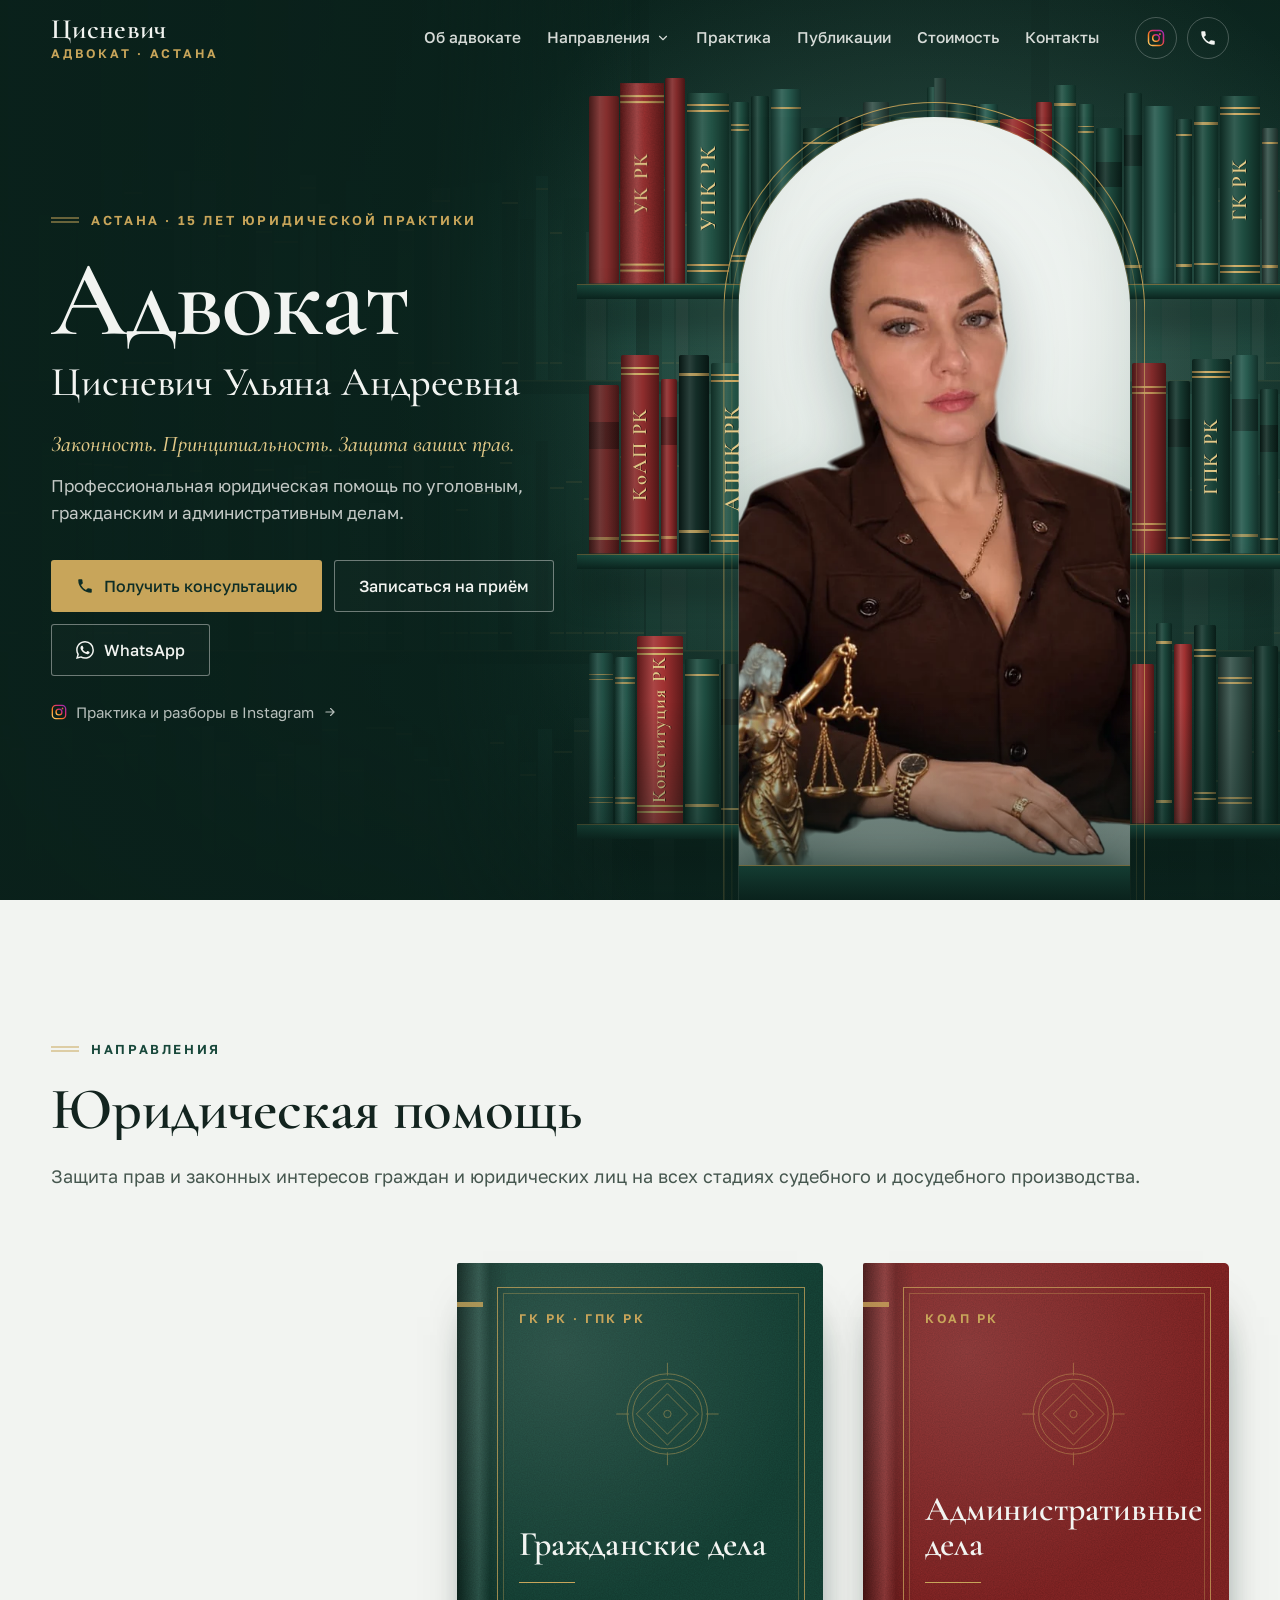
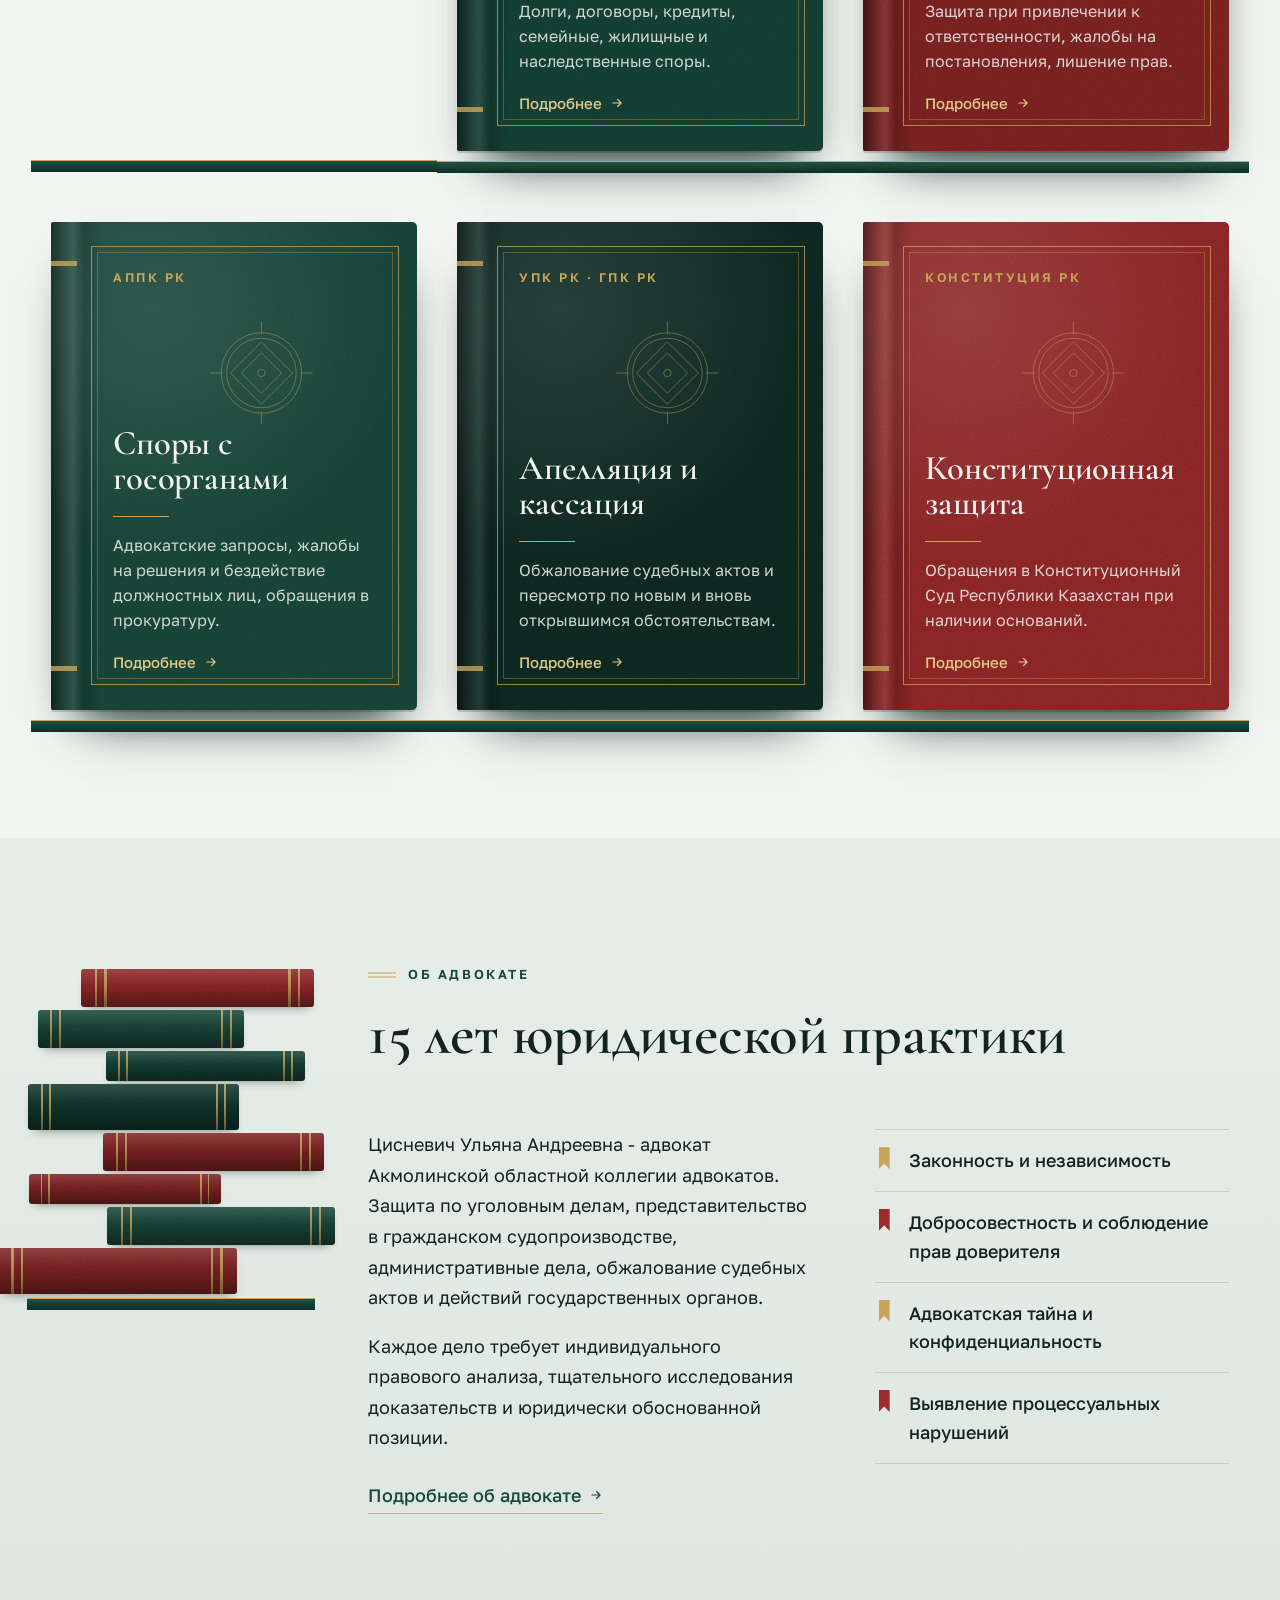
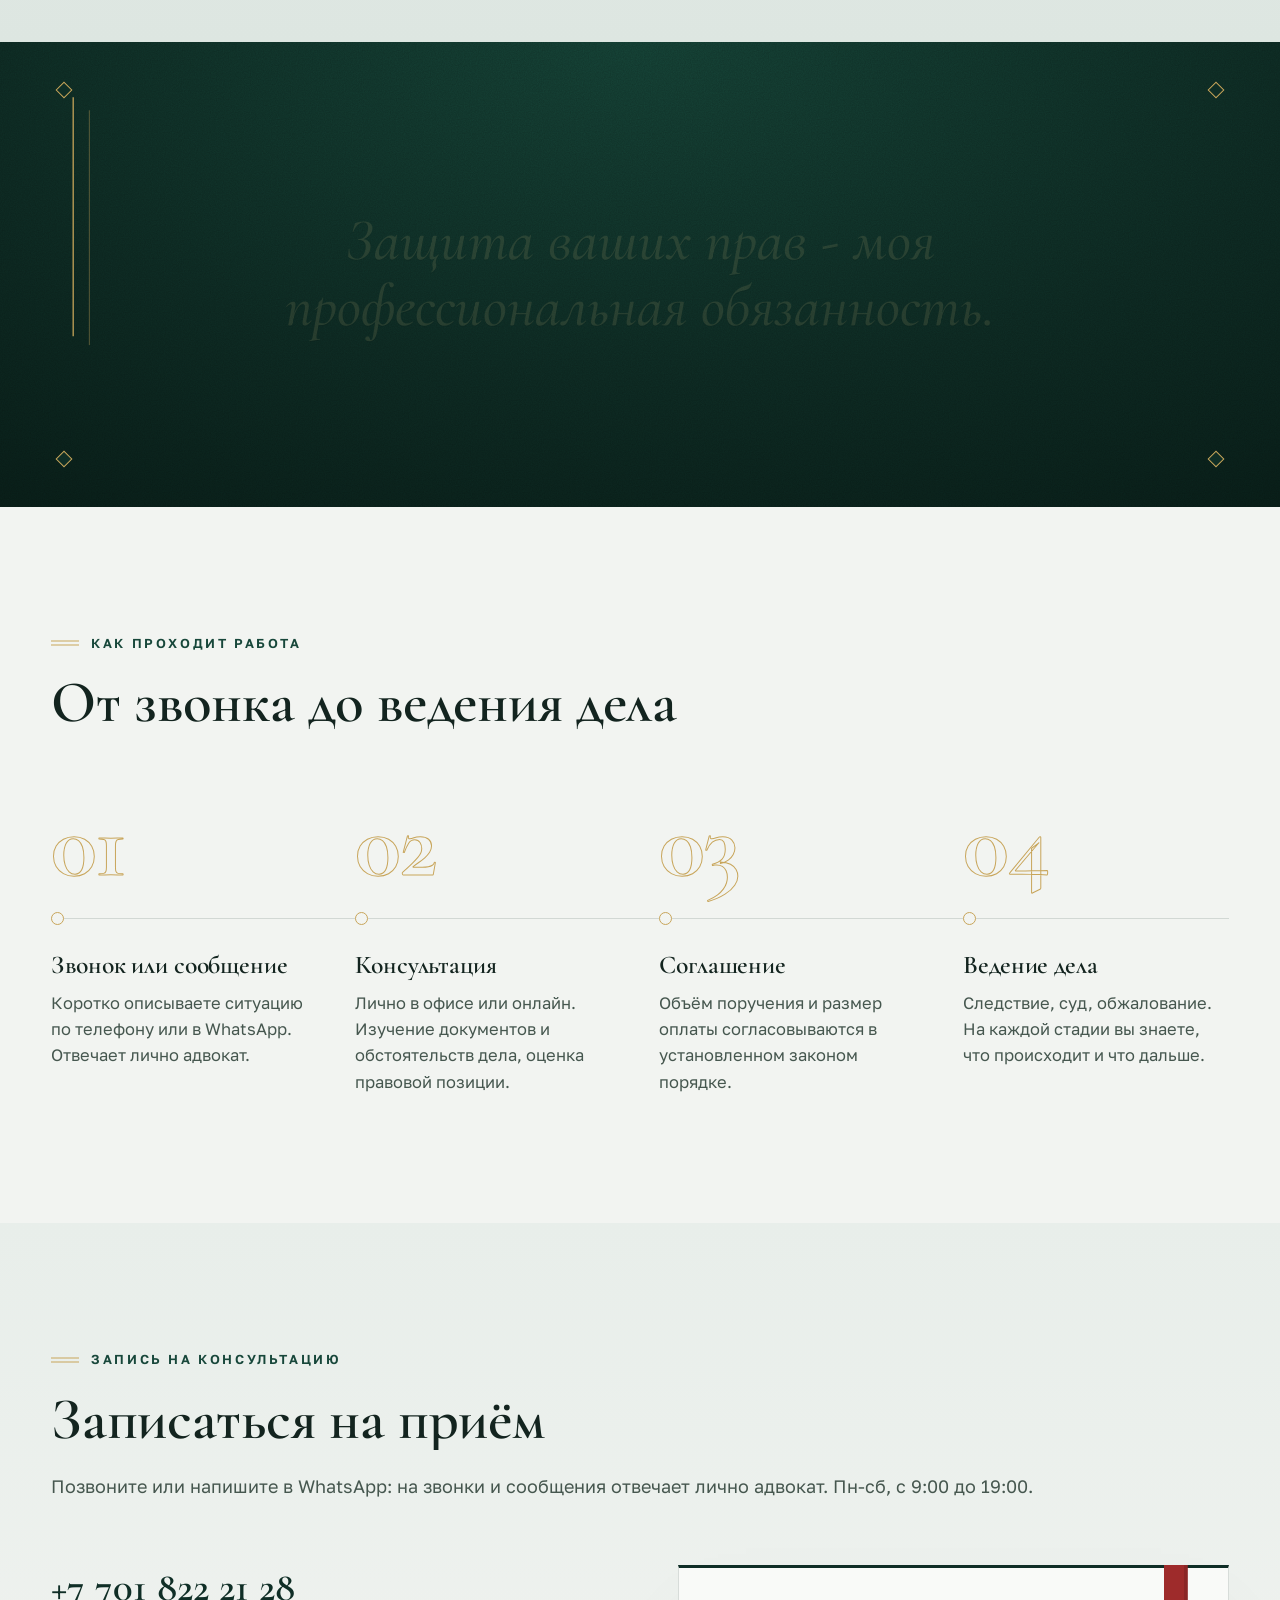
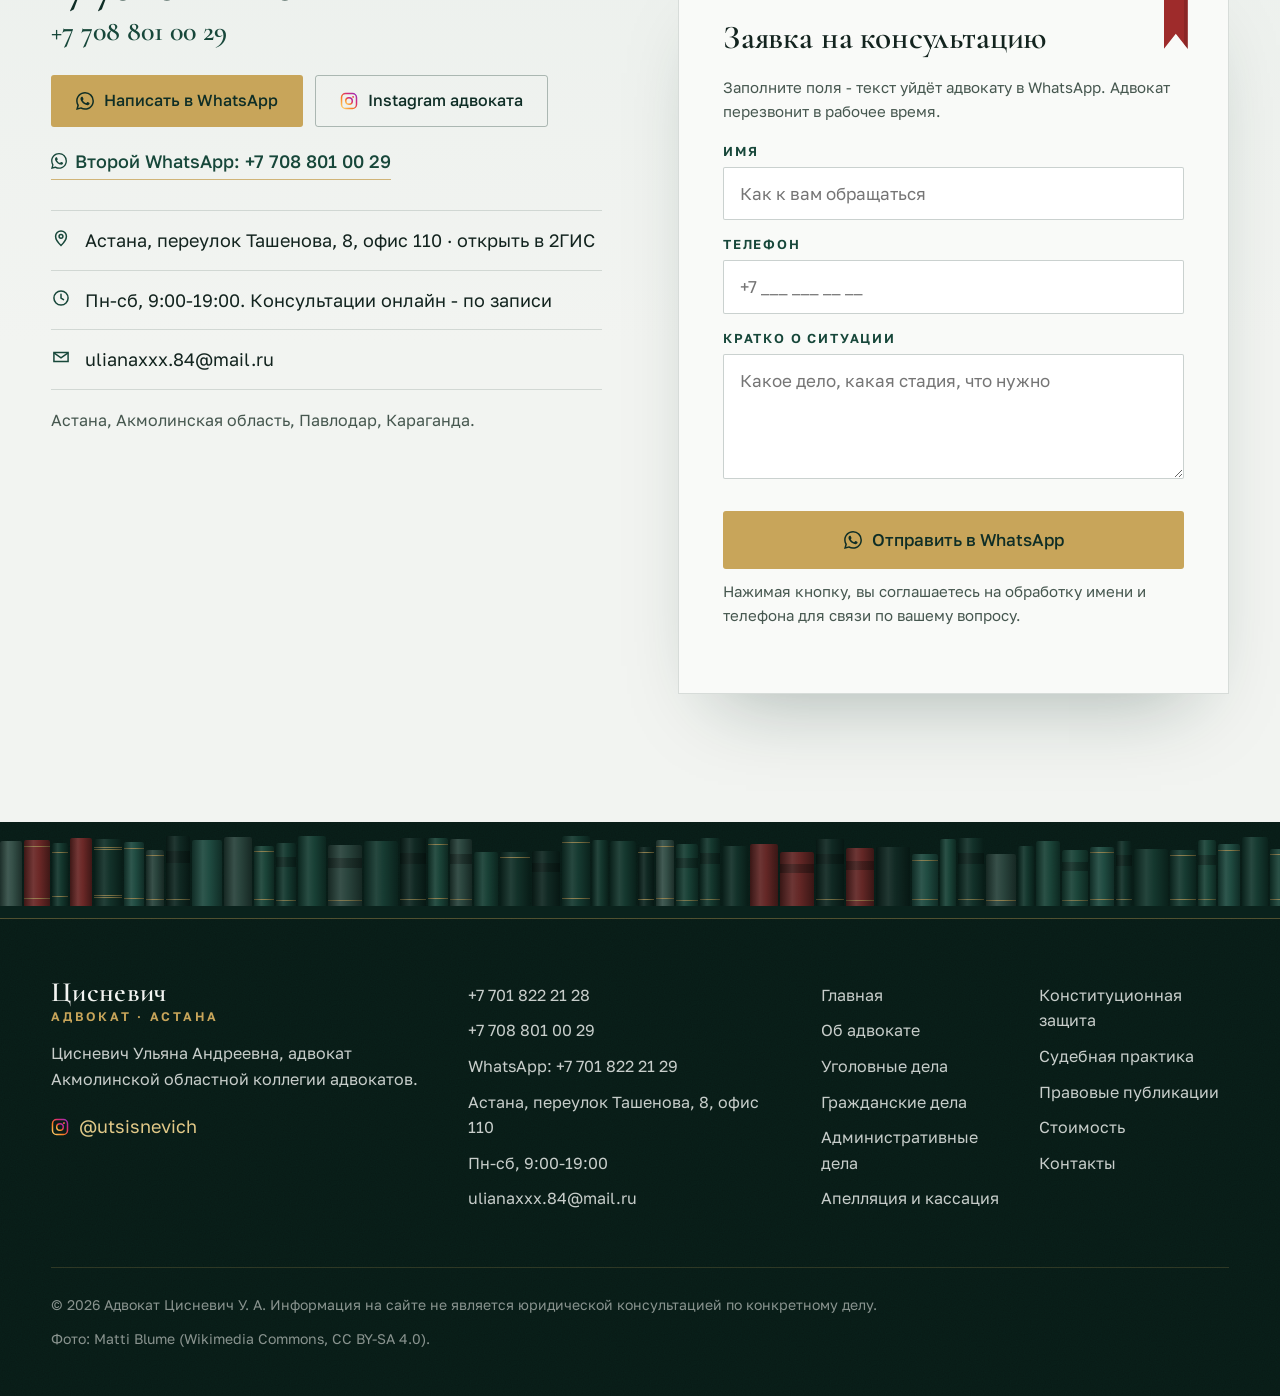
==== commit d5a513d1: "Анимации: книга проходит за текстом героя и заголовком, витрина без наложения обложек; шрифты и подп" ====
--- a/index.html
+++ b/index.html
@@ -26,9 +26,11 @@
 <link rel="apple-touch-icon" href="assets/apple-touch-icon.png">
 <link rel="preconnect" href="https://fonts.googleapis.com">
 <link rel="preconnect" href="https://fonts.gstatic.com" crossorigin>
-<link rel="stylesheet" href="https://fonts.googleapis.com/css2?family=Cormorant+Garamond:ital,wght@0,500;0,600;0,700;1,500;1,600&family=Golos+Text:wght@400;500;600&display=swap">
+<link rel="preload" as="style" href="https://fonts.googleapis.com/css2?family=Cormorant+Garamond:ital,wght@0,500;0,600;0,700;1,500;1,600&family=Golos+Text:wght@400;500;600&display=swap">
+<link rel="stylesheet" href="https://fonts.googleapis.com/css2?family=Cormorant+Garamond:ital,wght@0,500;0,600;0,700;1,500;1,600&family=Golos+Text:wght@400;500;600&display=swap" media="print" onload="this.media='all'">
+<noscript><link rel="stylesheet" href="https://fonts.googleapis.com/css2?family=Cormorant+Garamond:ital,wght@0,500;0,600;0,700;1,500;1,600&family=Golos+Text:wght@400;500;600&display=swap"></noscript>
 <link rel="preload" as="image" href="assets/photos/ulyana-cut-540.webp" imagesrcset="assets/photos/ulyana-cut-540.webp 540w, assets/photos/ulyana-cut.webp 1080w" imagesizes="(max-width: 900px) 62vw, 440px">
-<link rel="stylesheet" href="styles.css?v=20261106-1">
+<link rel="stylesheet" href="styles.css?v=20261106-8">
 <script type="application/ld+json">
 {
  "@context": "https://schema.org",
@@ -347,10 +349,10 @@
   <a class="st-ig" href="https://www.instagram.com/utsisnevich/" target="_blank" rel="noopener" aria-label="Instagram"><svg width="20" height="20" aria-hidden="true"><use href="#ic-ig"/></svg></a>
 </nav>
 
-<script src="assets/vendor/gsap.min.js?v=20261106-1" defer></script>
-<script src="assets/vendor/ScrollTrigger.min.js?v=20261106-1" defer></script>
-<script src="assets/vendor/SplitText.min.js?v=20261106-1" defer></script>
-<script src="assets/vendor/lenis.min.js?v=20261106-1" defer></script>
-<script src="script.js?v=20261106-1" defer></script>
+<script src="assets/vendor/gsap.min.js?v=20261106-8" defer></script>
+<script src="assets/vendor/ScrollTrigger.min.js?v=20261106-8" defer></script>
+<script src="assets/vendor/SplitText.min.js?v=20261106-8" defer></script>
+<script src="assets/vendor/lenis.min.js?v=20261106-8" defer></script>
+<script src="script.js?v=20261106-8" defer></script>
 </body>
 </html>
--- a/styles.css
+++ b/styles.css
@@ -15,7 +15,7 @@
 html{-webkit-text-size-adjust:100%;scroll-padding-top:calc(var(--hdr) + 12px)}
 html.lenis,html.lenis body{height:auto}
 .lenis.lenis-smooth{scroll-behavior:auto!important}
-body{margin:0;font:400 17px/1.6 var(--sans);color:var(--text);background:var(--ivory);-webkit-font-smoothing:antialiased;overflow-x:clip}
+body{margin:0;font:400 18px/1.6 var(--sans);color:var(--text);background:var(--ivory);-webkit-font-smoothing:antialiased;overflow-x:clip}
 img{max-width:100%;display:block}
 a{color:inherit}
 h1,h2,h3{font-family:var(--serif);font-weight:600;margin:0;letter-spacing:-.005em}
@@ -27,7 +27,7 @@
 .wrap{width:min(1320px,100% - 2*clamp(20px,4vw,56px));margin-inline:auto}
 
 /* ---------- кнопки и ссылки ---------- */
-.btn{display:inline-flex;align-items:center;justify-content:center;gap:10px;min-height:52px;padding:0 24px;border-radius:3px;font:500 15px/1.2 var(--sans);text-decoration:none;border:1px solid transparent;cursor:pointer;transition:background var(--t1) var(--ease),color var(--t1) var(--ease),border-color var(--t1) var(--ease),transform var(--t2) var(--ease),box-shadow var(--t2) var(--ease);white-space:nowrap}
+.btn{display:inline-flex;align-items:center;justify-content:center;gap:10px;min-height:52px;padding:0 24px;border-radius:3px;font:500 16px/1.2 var(--sans);text-decoration:none;border:1px solid transparent;cursor:pointer;transition:background var(--t1) var(--ease),color var(--t1) var(--ease),border-color var(--t1) var(--ease),transform var(--t2) var(--ease),box-shadow var(--t2) var(--ease);white-space:nowrap}
 .btn svg{flex-shrink:0}
 .btn-gold{background:var(--gold);color:var(--ink)}
 .btn-gold:hover{background:var(--gold2);transform:translateY(-2px);box-shadow:0 14px 30px -12px rgba(200,165,90,.7)}
@@ -36,16 +36,16 @@
 .btn-line{border-color:rgba(15,46,38,.3);color:var(--ink)}
 .btn-line:hover{border-color:var(--ink);background:var(--ink);color:var(--ivory)}
 .btn:active{transform:translateY(0) scale(.98)}
-.btn-big{width:100%;min-height:58px;font-size:16px}
+.btn-big{width:100%;min-height:58px;font-size:17px}
 .tlink{display:inline-flex;align-items:center;gap:8px;font-weight:500;text-decoration:none;color:var(--mal);border-bottom:1px solid rgba(200,165,90,.8);padding-bottom:3px;transition:gap var(--t2) var(--ease),color var(--t1)}
 .tlink:hover{gap:14px;color:var(--ink)}
 .t-green .tlink{color:var(--gold2)}
 
-.kick{display:flex;align-items:center;gap:12px;font:600 12px/1.3 var(--sans);letter-spacing:.2em;text-transform:uppercase;color:var(--mal);margin-bottom:22px}
+.kick{display:flex;align-items:center;gap:12px;font:600 13px/1.3 var(--sans);letter-spacing:.2em;text-transform:uppercase;color:var(--mal);margin-bottom:22px}
 .kband{color:var(--gold);flex-shrink:0}
 .hero .kick,.phero .kick,.t-green .kick{color:var(--gold)}
 .head h2{font-size:clamp(38px,4.6vw,74px);line-height:1.02}
-.head .lead{margin-top:22px;font-size:clamp(17px,1.3vw,19px);color:var(--muted)}
+.head .lead{margin-top:22px;font-size:clamp(18px,1.3vw,20px);color:var(--muted)}
 .head{margin-bottom:clamp(40px,5vw,72px)}
 .t-green .head .lead{color:rgba(242,244,241,.75)}
 
@@ -56,9 +56,9 @@
 .hdr.scrolled.on-light{background:var(--ivory);color:var(--ink);box-shadow:0 1px 0 var(--line)}
 .brand{display:flex;flex-direction:column;text-decoration:none;line-height:1;flex-shrink:0;position:relative;z-index:2}
 .brand-n{font:600 28px/1 var(--serif);letter-spacing:.01em}
-.brand-s{font:600 11.5px/1 var(--sans);letter-spacing:.22em;text-transform:uppercase;color:var(--gold);margin-top:5px}
+.brand-s{font:600 12.5px/1 var(--sans);letter-spacing:.22em;text-transform:uppercase;color:var(--gold);margin-top:5px}
 .on-light .brand-s{color:var(--mal)}
-.nav{display:flex;align-items:center;gap:26px;margin-left:auto;font:500 14.5px/1 var(--sans)}
+.nav{display:flex;align-items:center;gap:26px;margin-left:auto;font:500 15.5px/1 var(--sans)}
 .nav>a,.dd-btn{text-decoration:none;opacity:.88;padding:8px 0;border-bottom:1px solid transparent;transition:opacity var(--t1),color var(--t1),border-color var(--t1)}
 .nav>a:hover,.dd-btn:hover{opacity:1;color:var(--gold)}
 .on-light .nav>a:hover,.on-light .dd-btn:hover{color:var(--mal)}
@@ -69,14 +69,14 @@
 .dd.open .dd-btn svg{transform:rotate(180deg)}
 .dd-list{position:absolute;top:calc(100% + 14px);left:-20px;min-width:270px;background:var(--paper);color:var(--ink);padding:10px;border-radius:0;box-shadow:0 24px 60px -18px rgba(10,33,27,.55);border-top:2px solid var(--gold);opacity:0;visibility:hidden;transform:translateY(-6px);transition:opacity var(--t2) var(--ease),transform var(--t2) var(--ease),visibility 0s var(--t2)}
 .dd.open .dd-list{opacity:1;visibility:visible;transform:none;transition-delay:0s}
-.dd-list a{display:block;padding:11px 14px;text-decoration:none;border-radius:2px;font-size:15px}
+.dd-list a{display:block;padding:11px 14px;text-decoration:none;border-radius:2px;font-size:16px}
 .dd-list a:hover,.dd-list a[aria-current]{background:var(--sage2);color:var(--mal)}
 .hdr-right{display:flex;align-items:center;gap:10px;margin-left:8px}
 .ico{display:grid;place-items:center;width:42px;height:42px;border:1px solid rgba(242,244,241,.25);border-radius:50%;flex-shrink:0;transition:border-color var(--t1)}
 .on-light .ico{border-color:var(--line)}
 .ico:hover{border-color:var(--gold)}
 .ico-tel{display:none}
-.hdr-tel{font:600 15px/1 var(--sans);text-decoration:none;white-space:nowrap;letter-spacing:.01em;padding-left:6px}
+.hdr-tel{font:600 16px/1 var(--sans);text-decoration:none;white-space:nowrap;letter-spacing:.01em;padding-left:6px}
 .hdr-tel:hover{color:var(--gold)}
 .burger{display:none;width:46px;height:46px;border:0;background:none;color:inherit;cursor:pointer;flex-shrink:0;position:relative;z-index:2}
 .burger span{position:absolute;left:11px;right:11px;height:1.5px;background:currentColor;transition:transform var(--t2) var(--ease),top var(--t2) var(--ease)}
@@ -88,7 +88,7 @@
 .menu-in{min-height:100%;display:flex;flex-direction:column;padding:calc(var(--hdr) + 20px) clamp(20px,6vw,48px) 40px}
 .menu-in>a{font:600 30px/1.15 var(--serif);text-decoration:none;padding:10px 0;border-bottom:1px solid rgba(200,165,90,.18);transform:translateY(12px);opacity:0;transition:transform var(--t2) var(--ease),opacity var(--t2) var(--ease)}
 .menu.open .menu-in>a{transform:none;opacity:1}
-.menu-in>a.sub{font:500 17px/1.3 var(--sans);padding:11px 0 11px 20px;color:rgba(242,244,241,.82)}
+.menu-in>a.sub{font:500 18px/1.3 var(--sans);padding:11px 0 11px 20px;color:rgba(242,244,241,.82)}
 .menu-in>a[aria-current]{color:var(--gold2)}
 .menu-foot{display:grid;gap:10px;margin-top:28px}
 .menu-open .hdr{background:transparent;color:var(--ivory);box-shadow:none}
@@ -108,11 +108,11 @@
 .f-tp{left:2px;width:calc(100% - 5px);height:calc(var(--bt) - 4px);top:calc(50% - (var(--bt) - 4px) / 2);transform:rotateX(90deg) translateZ(calc(var(--bh) / 2 - 3px));background:repeating-linear-gradient(0deg,#F2F4F1 0 2px,#D9DCD3 2px 3px)}
 .cv-frame{position:absolute;inset:7% 7% 7% 12%;border:1px solid rgba(200,165,90,.75);pointer-events:none}
 .cv-frame::after{content:"";position:absolute;inset:5px;border:1px solid rgba(200,165,90,.35)}
-.f-cv .cv-code{position:absolute;left:12%;right:7%;top:26%;text-align:center;font:600 13cqi/1 var(--serif);color:var(--gold2);letter-spacing:.03em;text-shadow:0 1px 0 rgba(0,0,0,.45)}
-.f-cv .cv-long{font-size:9cqi;top:30%}
+.f-cv .cv-code{position:absolute;left:12%;right:7%;top:26%;text-align:center;font:600 15cqi/1 var(--serif);color:var(--gold2);letter-spacing:.03em;text-shadow:0 1px 0 rgba(0,0,0,.45)}
+.f-cv .cv-long{font-size:10.5cqi;top:30%}
 .f-cv .cv-rule{position:absolute;left:30%;right:25%;top:45%;height:1px;background:var(--gold)}
 .f-cv .cv-rule-c{top:50%}
-.f-cv .cv-full{position:absolute;left:18%;right:13%;top:51%;text-align:center;font:600 4.6cqi/1.35 var(--sans);letter-spacing:.14em;text-transform:uppercase;color:rgba(226,201,136,.85)}
+.f-cv .cv-full{position:absolute;left:18%;right:13%;top:51%;text-align:center;font:600 5.4cqi/1.35 var(--sans);letter-spacing:.14em;text-transform:uppercase;color:rgba(226,201,136,.85)}
 
 /* ---------- герой главной ---------- */
 .hero{position:relative;z-index:3;overflow-x:clip;min-height:max(100svh,660px);color:var(--ivory);background:radial-gradient(70% 80% at 74% 42%,#1D5446 0,#123A30 38%,var(--ink) 62%,var(--ink2) 100%)}
@@ -140,10 +140,11 @@
 .bk.v3{--bands:none}
 .bk-l{text-decoration:none;display:flex;align-items:center;justify-content:center;transition:transform var(--t2) var(--ease),filter var(--t2);
   --bands:linear-gradient(180deg,transparent 6%,var(--gold) 6%,var(--gold) 7%,transparent 7%,transparent 9%,var(--gold) 9%,var(--gold) 10%,transparent 10%,transparent 90%,var(--gold) 90%,var(--gold) 91%,transparent 91%,transparent 93%,var(--gold) 93%,var(--gold) 94%,transparent 94%)}
-.bk-l[data-code=konst] .bk-t{font-size:calc(var(--w) * .36)}
-.bk-t{writing-mode:vertical-rl;transform:rotate(180deg);font:600 calc(var(--w) * .46)/1 var(--serif);color:var(--gold2);letter-spacing:.06em;white-space:nowrap;text-shadow:0 1px 0 rgba(0,0,0,.55)}
+.bk-l{container-type:size}
+.bk-l[data-code=konst] .bk-t{font-size:min(calc(var(--w) * .42),10.5cqh)}
+.bk-t{writing-mode:vertical-rl;transform:rotate(180deg);font:600 min(calc(var(--w) * .54),20cqh)/1 var(--serif);color:var(--gold2);letter-spacing:.06em;white-space:nowrap;text-shadow:0 1px 0 rgba(0,0,0,.55)}
 .bk-l:hover,.bk-l:focus-visible{transform:translateY(-9px);filter:brightness(1.15)}
-.bk-l::after{content:attr(title);position:absolute;left:calc(100% + 10px);top:18%;width:200px;padding:9px 12px;background:var(--paper);color:var(--ink);font:500 12.5px/1.35 var(--sans);border-left:2px solid var(--gold);opacity:0;transform:translateX(-6px);pointer-events:none;transition:opacity var(--t1),transform var(--t2) var(--ease);z-index:3}
+.bk-l::after{content:attr(title);position:absolute;left:calc(100% + 10px);top:18%;width:200px;padding:9px 12px;background:var(--paper);color:var(--ink);font:500 13.5px/1.35 var(--sans);border-left:2px solid var(--gold);opacity:0;transform:translateX(-6px);pointer-events:none;transition:opacity var(--t1),transform var(--t2) var(--ease);z-index:3}
 .g-r .bk-l::after{left:auto;right:calc(100% + 10px);border-left:0;border-right:2px solid var(--gold)}
 .bk-l:hover::after{opacity:1;transform:none}
 .g{overflow:visible;clip-path:inset(-40px 0 0 0)}
@@ -170,9 +171,9 @@
 .hero h1 .l1{font-size:clamp(64px,8.4vw,140px);line-height:.92;letter-spacing:-.015em}
 .hero h1 .l2{font-size:clamp(30px,3.2vw,54px);line-height:1.06;margin-top:.12em;font-weight:500}
 .motto{font:italic 500 clamp(21px,1.75vw,29px)/1.3 var(--serif);color:var(--gold2);margin-top:22px}
-.hero .lead{margin-top:14px;font-size:clamp(16px,1.15vw,18px);color:rgba(242,244,241,.8);max-width:36em}
+.hero .lead{margin-top:14px;font-size:clamp(17px,1.15vw,19px);color:rgba(242,244,241,.8);max-width:36em}
 .cta{display:flex;flex-wrap:wrap;gap:12px;margin-top:34px}
-.iglink{display:inline-flex;align-items:center;gap:9px;margin-top:24px;font-size:14px;color:rgba(242,244,241,.75);text-decoration:none;transition:color var(--t1),gap var(--t2) var(--ease)}
+.iglink{display:inline-flex;align-items:center;gap:9px;margin-top:24px;font-size:15px;color:rgba(242,244,241,.75);text-decoration:none;transition:color var(--t1),gap var(--t2) var(--ease)}
 .iglink:hover{color:var(--gold2);gap:13px}
 
 /* интро героя */
@@ -199,7 +200,7 @@
 .hero.off .glint,.hero.off .dust i,.hero.off .ly-glow span{animation-play-state:paused}
 
 /* летящая книга */
-.fly-layer{position:absolute;inset:0;pointer-events:none;z-index:4;perspective:1700px;perspective-origin:50% 30%}
+.fly-layer{position:absolute;inset:0;pointer-events:none;z-index:1;perspective:1700px;perspective-origin:50% 30%}
 .b3-fly{position:absolute;left:0;top:0;visibility:hidden;--ry:90deg}
 .fly-on .b3-fly{visibility:visible}
 .fly-on .fly-slot{visibility:hidden}
@@ -209,7 +210,8 @@
 .t-ivory{background:var(--ivory)}
 .t-sage{background:linear-gradient(180deg,var(--sage2),#DDE6E1)}
 .t-green{background:var(--noise),radial-gradient(90% 120% at 50% 0,#17473A,var(--ink) 60%,var(--ink2));color:var(--ivory)}
-.sec-dirs{z-index:1;overflow-x:clip;padding-top:clamp(96px,11vw,170px)}
+.sec-dirs .head{position:relative;z-index:5;background:var(--ivory);box-shadow:0 0 0 100vmax var(--ivory);clip-path:inset(0 -100vmax);padding-bottom:8px}
+.sec-dirs{overflow-x:clip;padding-top:clamp(96px,11vw,170px)}
 
 /* направления: обложки кодексов */
 .dcards{display:grid;grid-template-columns:repeat(3,minmax(0,1fr));gap:72px 40px;perspective:1800px}
@@ -224,11 +226,11 @@
 .cover:hover .cv,.cover:focus-visible .cv,.dc.peek .cv{transform:rotateY(-17deg);box-shadow:20px 0 40px -10px rgba(10,33,27,.45),0 28px 44px -26px rgba(10,33,27,.75)}
 .cv-orn{position:absolute;left:50%;top:31%;width:30%;transform:translate(-25%,-50%);fill:none;stroke:var(--gold);stroke-width:1;opacity:.5;transition:opacity var(--t2),transform .7s var(--ease)}
 .cover:hover .cv-orn{opacity:.85;transform:translate(-25%,-50%) rotate(45deg)}
-.cv-codes{position:relative;font:600 11.5px/1.3 var(--sans);letter-spacing:.2em;text-transform:uppercase;color:var(--gold)}
-.cv h3{position:relative;font-size:clamp(28px,2.5vw,40px);line-height:1.02;margin-top:auto;color:var(--ivory)}
+.cv-codes{position:relative;font:600 12.5px/1.3 var(--sans);letter-spacing:.2em;text-transform:uppercase;color:var(--gold)}
+.cv h3{position:relative;font-size:clamp(30px,2.7vw,44px);line-height:1.02;margin-top:auto;color:var(--ivory)}
 .cv .cv-rule{position:relative;display:block;width:56px;height:1px;background:var(--gold);margin:20px 0 16px}
-.cv p{position:relative;font-size:15px;line-height:1.55;color:rgba(242,244,241,.84)}
-.cv-go{position:relative;display:inline-flex;align-items:center;gap:8px;margin-top:22px;font:500 14px/1 var(--sans);color:var(--gold2);transition:gap var(--t2) var(--ease)}
+.cv p{position:relative;font-size:16px;line-height:1.55;color:rgba(242,244,241,.84)}
+.cv-go{position:relative;display:inline-flex;align-items:center;gap:8px;margin-top:22px;font:500 15px/1 var(--sans);color:var(--gold2);transition:gap var(--t2) var(--ease)}
 .cover:hover .cv-go{gap:14px}
 
 /* об адвокате на главной */
@@ -241,7 +243,7 @@
 
 .tx-grid{display:grid;grid-template-columns:minmax(0,1.25fr) minmax(0,1fr);gap:clamp(32px,5vw,80px);align-items:start}
 .tx-grid.solo{grid-template-columns:minmax(0,1fr)}
-.prose p{font-size:clamp(17px,1.25vw,19px);line-height:1.7;margin-bottom:1em}
+.prose p{font-size:clamp(18px,1.25vw,20px);line-height:1.7;margin-bottom:1em}
 .prose .tlink{margin-top:10px}
 .ticks li{position:relative;padding:16px 0 16px 34px;border-top:1px solid var(--line);font-weight:500}
 .ticks li:last-child{border-bottom:1px solid var(--line)}
@@ -260,7 +262,7 @@
 .q-wrap .kick{justify-content:center}
 .q{margin:0 auto;max-width:22ch;font:italic 500 clamp(34px,4.6vw,76px)/1.12 var(--serif);color:var(--gold2);text-shadow:0 1px 0 rgba(0,0,0,.55),0 -1px 0 rgba(255,255,255,.06)}
 .sec-quote .q{max-width:15em}
-.q-sub{max-width:46em;margin:28px auto 0;color:rgba(242,244,241,.78);font-size:clamp(16px,1.2vw,18px)}
+.q-sub{max-width:46em;margin:28px auto 0;color:rgba(242,244,241,.78);font-size:clamp(17px,1.2vw,19px)}
 .inner .sec-quote .q{font-size:clamp(28px,3.2vw,50px);max-width:30ch}
 
 /* шаги */
@@ -274,7 +276,7 @@
 .steps .node{display:block;width:13px;height:13px;border-radius:50%;border:1.5px solid var(--gold);background:var(--ivory);margin:15px 0 26px;transition:background var(--t2),transform var(--t2) var(--ease)}
 .steps li.on .node{background:var(--gold);transform:scale(1.25)}
 .steps h3{font-size:clamp(25px,2vw,31px);line-height:1.1;margin-bottom:10px}
-.steps p{font-size:15.5px;color:var(--muted)}
+.steps p{font-size:16.5px;color:var(--muted)}
 
 /* контакты и форма */
 .sec-ct{background:linear-gradient(180deg,var(--sage2),var(--ivory) 60%)}
@@ -289,19 +291,19 @@
 .ct-list svg{color:var(--mal);flex-shrink:0;margin-top:2px}
 .ct-list a{text-decoration:none}
 .ct-list a:hover{color:var(--mal);text-decoration:underline;text-decoration-color:var(--gold)}
-.ct-geo{margin-top:18px;color:var(--muted);font-size:15px}
+.ct-geo{margin-top:18px;color:var(--muted);font-size:16px}
 .form{position:relative;background:var(--paper);padding:clamp(28px,3.4vw,48px);border:1px solid var(--line);border-top:3px solid var(--ink);box-shadow:0 40px 80px -40px rgba(15,46,38,.35)}
 .form-ribbon{position:absolute;top:-3px;right:40px;width:24px;height:84px;background:var(--red);clip-path:polygon(0 0,100% 0,100% 100%,50% 82%,0 100%);box-shadow:inset -4px 0 0 rgba(0,0,0,.12)}
 .form h3{font-size:clamp(30px,2.6vw,40px);padding-right:50px}
-.form .fnote{font-size:14px;color:var(--muted);margin:10px 0 22px}
-.form label{display:block;font:600 12px/1 var(--sans);letter-spacing:.14em;text-transform:uppercase;color:var(--mal);margin:18px 0 9px}
-.form input,.form textarea{width:100%;font:400 16px/1.4 var(--sans);color:var(--text);background:#fff;border:1px solid rgba(15,46,38,.22);border-radius:2px;padding:14px 16px;transition:border-color var(--t1),box-shadow var(--t2) var(--ease)}
+.form .fnote{font-size:15px;color:var(--muted);margin:10px 0 22px}
+.form label{display:block;font:600 13px/1 var(--sans);letter-spacing:.14em;text-transform:uppercase;color:var(--mal);margin:18px 0 9px}
+.form input,.form textarea{width:100%;font:400 17px/1.4 var(--sans);color:var(--text);background:#fff;border:1px solid rgba(15,46,38,.22);border-radius:2px;padding:14px 16px;transition:border-color var(--t1),box-shadow var(--t2) var(--ease)}
 .form textarea{resize:vertical;min-height:110px}
 .form input:focus,.form textarea:focus{outline:none;border-color:var(--gold);box-shadow:0 0 0 4px rgba(200,165,90,.2)}
 .form .bad{border-color:var(--red)}
 .form .btn-big{margin-top:24px}
-.form .fnote:last-of-type{margin:14px 0 0;font-size:12.5px}
-.ferr{color:var(--red);font-size:14px;margin-top:14px}
+.form .fnote:last-of-type{margin:14px 0 0;font-size:13.5px}
+.ferr{color:var(--red);font-size:15px;margin-top:14px}
 .thanks{margin-top:16px;padding:14px 16px;background:var(--sage2);border-left:3px solid var(--gold);font-weight:500}
 .hp{position:absolute;left:-9999px;width:1px;height:1px;overflow:hidden}
 
@@ -310,15 +312,15 @@
 .phero-far{position:absolute;inset:0;opacity:.32;-webkit-mask-image:linear-gradient(90deg,transparent 15%,#000 65%);mask-image:linear-gradient(90deg,transparent 15%,#000 65%)}
 .phero-far svg{width:100%;height:100%}
 .phero-in{position:relative;display:grid;grid-template-columns:minmax(0,1.2fr) minmax(0,.8fr);gap:clamp(32px,5vw,80px);align-items:center;min-height:min(62svh,600px)}
-.crumbs{display:flex;align-items:center;gap:10px;font-size:13.5px;color:rgba(242,244,241,.7);margin-bottom:34px;flex-wrap:wrap}
+.crumbs{display:flex;align-items:center;gap:10px;font-size:14.5px;color:rgba(242,244,241,.7);margin-bottom:34px;flex-wrap:wrap}
 .crumbs a{display:inline-flex;align-items:center;gap:8px;text-decoration:none}
 .crumbs a:hover{color:var(--gold2)}
 .phero h1{font-size:clamp(46px,5.6vw,92px);line-height:1;letter-spacing:-.01em}
-.phero .lead{margin-top:22px;font-size:clamp(17px,1.3vw,20px);color:rgba(242,244,241,.82);max-width:40em}
+.phero .lead{margin-top:22px;font-size:clamp(18px,1.3vw,21px);color:rgba(242,244,241,.82);max-width:40em}
 .phero-media{position:relative;display:flex;justify-content:center;align-items:flex-end}
 .vitr{position:relative;width:100%;height:clamp(340px,40vw,470px);perspective:1400px;transform-style:preserve-3d;display:flex;justify-content:center;align-items:flex-end;padding-bottom:28px}
 .b3-show{--bw:clamp(190px,17vw,250px);--bh:calc(var(--bw) * 1.38);--bt:calc(var(--bw) * .22);--ry:-32deg;--rx:3deg;flex-shrink:0}
-.b3-s1{margin-left:calc(var(--bw) * -.22);transform:translate3d(0,-18px,-170px);--ry:-24deg}
+.b3-s1{margin-left:calc(var(--bw) * -.02);transform:translate3d(0,-18px,-170px);--ry:-24deg}
 .vitr-shadow{position:absolute;left:12%;right:12%;bottom:12px;height:30px;border-radius:50%;background:radial-gradient(closest-side,rgba(0,0,0,.55),transparent);transform:translateZ(-200px)}
 .vitr::before{content:"";position:absolute;left:0;right:0;bottom:16px;height:12px;background:linear-gradient(180deg,#1D5446,#0B241E);border-top:1px solid rgba(200,165,90,.6)}
 .niche-sm{position:relative;left:auto;bottom:auto;transform:none;height:min(64svh,580px);margin:0 auto}
@@ -334,7 +336,7 @@
 .b3-side+.b3-side{margin-left:-118px;--ry:70deg;transform:translateZ(-60px)}
 .side-row{display:flex;align-items:flex-end;height:270px}
 .side-row .bk{--w:34px!important;margin-right:3px}
-.items li{position:relative;display:block;padding:20px 12px 20px 40px;border-top:1px solid var(--line);font-size:clamp(17px,1.25vw,19px);line-height:1.5;transition:background var(--t2) var(--ease)}
+.items li{position:relative;display:block;padding:20px 12px 20px 40px;border-top:1px solid var(--line);font-size:clamp(18px,1.25vw,20px);line-height:1.5;transition:background var(--t2) var(--ease)}
 .items li:last-child{border-bottom:1px solid var(--line)}
 .items .mk{left:10px;top:21px;transition:transform var(--t2) var(--ease);transform-origin:50% 0}
 .items li:hover{background:rgba(200,165,90,.09)}
@@ -349,18 +351,18 @@
 .facets .tab{position:absolute;top:-1px;left:26px;width:38px;height:9px;background:var(--gold)}
 .facets li:nth-child(even) .tab{background:var(--red)}
 .facets h3{font-size:clamp(24px,1.9vw,29px);line-height:1.1;margin-bottom:10px}
-.facets p{font-size:15.5px;color:var(--muted)}
+.facets p{font-size:16.5px;color:var(--muted)}
 
 .topics{display:grid;grid-template-columns:repeat(3,minmax(0,1fr));gap:0 36px}
 .topics li{border-top:2px solid var(--ink);padding:22px 0 34px}
-.tag{display:inline-block;font:600 11px/1 var(--sans);letter-spacing:.18em;text-transform:uppercase;color:var(--red);margin-bottom:12px}
+.tag{display:inline-block;font:600 12px/1 var(--sans);letter-spacing:.18em;text-transform:uppercase;color:var(--red);margin-bottom:12px}
 .topics h3{font-size:clamp(23px,1.8vw,28px);line-height:1.15}
 
 .posts{border-top:1px solid var(--line)}
 .post{border-bottom:1px solid var(--line)}
 .post summary{display:grid;grid-template-columns:minmax(0,200px) minmax(0,1fr) 40px;gap:24px;align-items:center;padding:28px 0;cursor:pointer;list-style:none}
 .post summary::-webkit-details-marker{display:none}
-.post-k{font:600 12px/1.3 var(--sans);letter-spacing:.16em;text-transform:uppercase;color:var(--mal)}
+.post-k{font:600 13px/1.3 var(--sans);letter-spacing:.16em;text-transform:uppercase;color:var(--mal)}
 .post-t{font:600 clamp(24px,2.2vw,34px)/1.1 var(--serif)}
 .post-x{position:relative;width:40px;height:40px;border:1px solid var(--line);border-radius:50%;transition:transform var(--t2) var(--ease),background var(--t1)}
 .post-x::before,.post-x::after{content:"";position:absolute;left:12px;right:12px;top:19px;height:1.5px;background:var(--ink)}
@@ -370,7 +372,7 @@
 .post summary:hover .post-t{color:var(--mal)}
 .post-b{padding:0 0 32px calc(200px + 24px)}
 .post-b ul{margin-bottom:20px}
-.post-b li{position:relative;padding:8px 0 8px 26px;font-size:17px}
+.post-b li{position:relative;padding:8px 0 8px 26px;font-size:18px}
 .post-b li::before{content:"";position:absolute;left:2px;top:17px;width:10px;height:1px;background:var(--gold)}
 
 .sec-cases{overflow:hidden}
@@ -381,10 +383,10 @@
 .case{background:rgba(242,244,241,.045);border:1px solid rgba(200,165,90,.32);padding:30px 26px}
 .case-top{display:flex;justify-content:space-between;gap:10px;align-items:center;margin-bottom:22px;flex-wrap:wrap}
 .ctab{font:600 clamp(22px,1.8vw,27px)/1.1 var(--serif);color:var(--ivory)}
-.draft{font:600 10.5px/1 var(--sans);letter-spacing:.16em;text-transform:uppercase;color:var(--ink);background:var(--gold);padding:6px 9px}
+.draft{font:600 11.5px/1 var(--sans);letter-spacing:.16em;text-transform:uppercase;color:var(--ink);background:var(--gold);padding:6px 9px}
 .case dl{margin:0}
 .case dl>div{padding:14px 0;border-top:1px solid rgba(200,165,90,.2)}
-.case dt{font:600 11px/1 var(--sans);letter-spacing:.16em;text-transform:uppercase;color:var(--gold);margin-bottom:8px}
+.case dt{font:600 12px/1 var(--sans);letter-spacing:.16em;text-transform:uppercase;color:var(--gold);margin-bottom:8px}
 .case dd{margin:0;color:rgba(242,244,241,.72);font-style:italic}
 .cases-foot{display:flex;align-items:center;gap:18px;margin-top:34px;flex-wrap:wrap}
 .nick{color:var(--gold2)}
@@ -394,13 +396,13 @@
   background-image:repeating-linear-gradient(45deg,transparent 0 14px,rgba(15,46,38,.035) 14px 15px)}
 .doc-frame{position:absolute;inset:14px;border:1px dashed rgba(15,46,38,.28)}
 .ph-cap b{display:block;font:600 24px/1.15 var(--serif);margin-bottom:8px}
-.ph-cap small{color:var(--muted);font-size:14px}
+.ph-cap small{color:var(--muted);font-size:15px}
 
 .about-grid{display:grid;grid-template-columns:minmax(0,240px) minmax(0,1fr);gap:clamp(36px,6vw,96px);align-items:start}
 .facts{display:grid;grid-template-columns:repeat(3,minmax(0,1fr));gap:18px;margin:34px 0 46px}
 .fact{border-top:2px solid var(--ink);padding-top:14px}
 .fact b{display:block;font:700 clamp(58px,6vw,92px)/.95 var(--serif);color:var(--mal)}
-.fact span{display:block;font-size:14.5px;color:var(--muted);margin-top:8px}
+.fact span{display:block;font-size:15.5px;color:var(--muted);margin-top:8px}
 .pr-h{font-size:clamp(28px,2.4vw,36px);margin-bottom:18px}
 .principles{display:flex;flex-wrap:wrap;gap:10px}
 .principles li{padding:11px 18px;border:1px solid rgba(15,46,38,.25);border-radius:2px;font-weight:500;background:var(--paper)}
@@ -411,14 +413,14 @@
 .foot-books{display:flex;align-items:flex-end;height:100%;padding-top:10px}
 .foot-in{display:grid;grid-template-columns:minmax(0,1.2fr) minmax(0,1fr) minmax(0,1.3fr);gap:40px;padding-top:60px}
 .foot-brand{display:flex;flex-direction:column;text-decoration:none;color:var(--ivory)}
-.foot-txt{margin-top:18px;font-size:15px;max-width:30em}
+.foot-txt{margin-top:18px;font-size:16px;max-width:30em}
 .foot-ig{display:inline-flex;align-items:center;gap:10px;margin-top:20px;text-decoration:none;color:var(--gold2)}
-.foot-ct li{padding:5px 0;font-size:15px}
+.foot-ct li{padding:5px 0;font-size:16px}
 .foot-ct a,.foot-nav a{text-decoration:none}
 .foot-ct a:hover,.foot-nav a:hover{color:var(--gold2)}
 .foot-nav ul{columns:2;column-gap:28px}
-.foot-nav li{padding:5px 0;font-size:15px;break-inside:avoid}
-.foot-copy,.foot-cred{grid-column:1/-1;font-size:13px;color:rgba(242,244,241,.55)}
+.foot-nav li{padding:5px 0;font-size:16px;break-inside:avoid}
+.foot-copy,.foot-cred{grid-column:1/-1;font-size:14px;color:rgba(242,244,241,.55)}
 .foot-copy{border-top:1px solid rgba(200,165,90,.2);padding-top:26px;margin-top:10px}
 .foot-cred{margin-top:-28px}
 
@@ -496,7 +498,7 @@
   .foot{padding-bottom:100px}
   .sticky{display:grid;grid-template-columns:1fr 1fr 58px;position:fixed;left:0;right:0;bottom:0;z-index:40;background:var(--ink2);border-top:1px solid rgba(200,165,90,.5);padding-bottom:env(safe-area-inset-bottom);transform:translateY(110%);transition:transform var(--t2) var(--ease)}
   .sticky.show{transform:none}
-  .sticky a{display:flex;align-items:center;justify-content:center;gap:9px;height:60px;color:var(--ivory);text-decoration:none;font-weight:600;font-size:15px}
+  .sticky a{display:flex;align-items:center;justify-content:center;gap:9px;height:60px;color:var(--ivory);text-decoration:none;font-weight:600;font-size:16px}
   .sticky .st-wa{background:var(--gold);color:var(--ink)}
 }
 /* мобильный герой: h1, лид и кнопки в первом экране (проход правил 06.11.2026) */
@@ -505,13 +507,13 @@
   .hero-in{margin-top:-6px;padding:0 0 40px}
   .r3{display:none}
   .row{height:40%}.r1{top:5%}.r2{top:52%}
-  .hero .kick{margin-bottom:10px;font-size:11px;letter-spacing:.16em}
+  .hero .kick{margin-bottom:10px;font-size:12px;letter-spacing:.16em}
   .hero h1 .l1{font-size:clamp(46px,12.5vw,76px)}
   .hero h1 .l2{font-size:clamp(23px,6.2vw,36px)}
-  .motto{font-size:clamp(17px,4.6vw,22px);margin-top:10px;line-height:1.25}
-  .hero .lead{margin-top:8px;font-size:15px;line-height:1.45}
+  .motto{font-size:clamp(18px,4.6vw,23px);margin-top:10px;line-height:1.25}
+  .hero .lead{margin-top:8px;font-size:16px;line-height:1.45}
   .cta{margin-top:16px;gap:8px}
-  .cta .btn{min-height:46px;padding:0 6px;font-size:14px;letter-spacing:-.005em}
+  .cta .btn{min-height:46px;padding:0 6px;font-size:15px;letter-spacing:-.005em}
   .cta .btn svg{flex-shrink:0}
   .cta .btn:not(:first-child){flex:1 1 0;min-width:0;white-space:normal;text-align:center;line-height:1.15}
   .iglink{margin-top:16px}
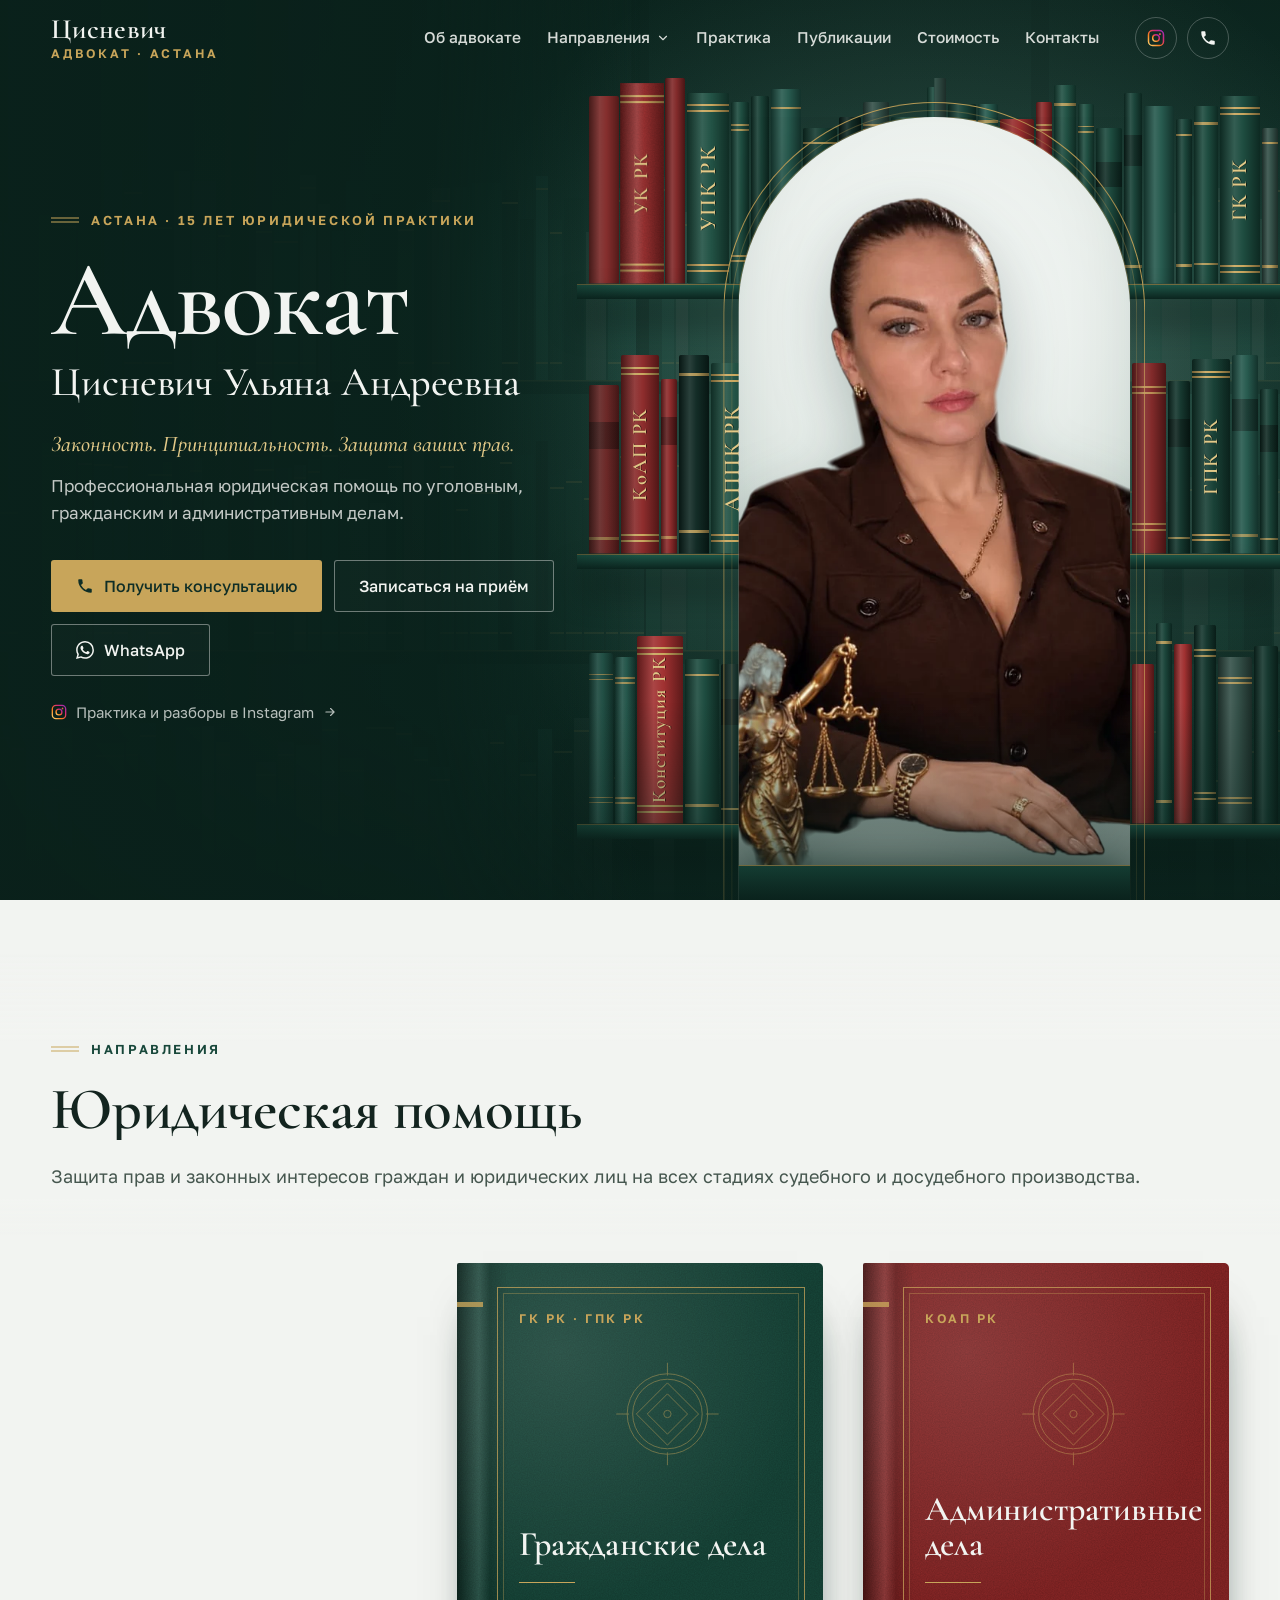
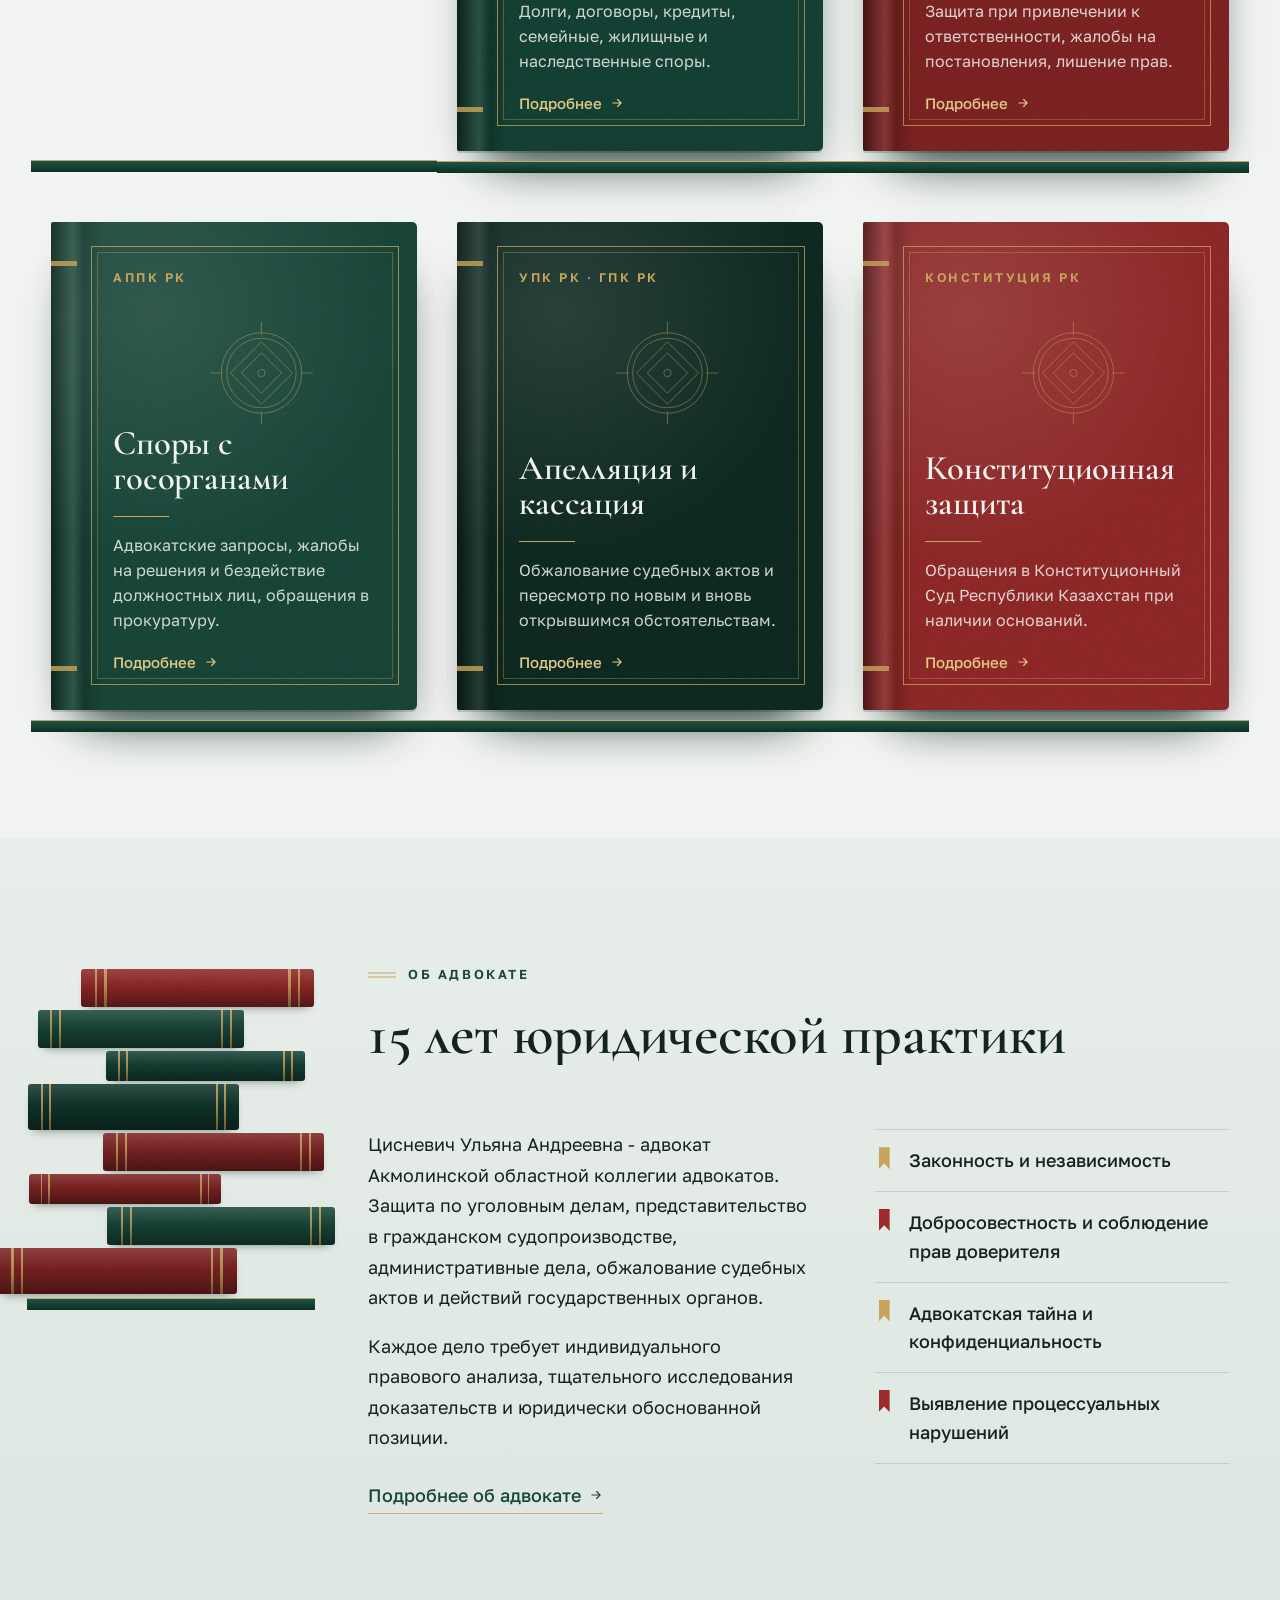
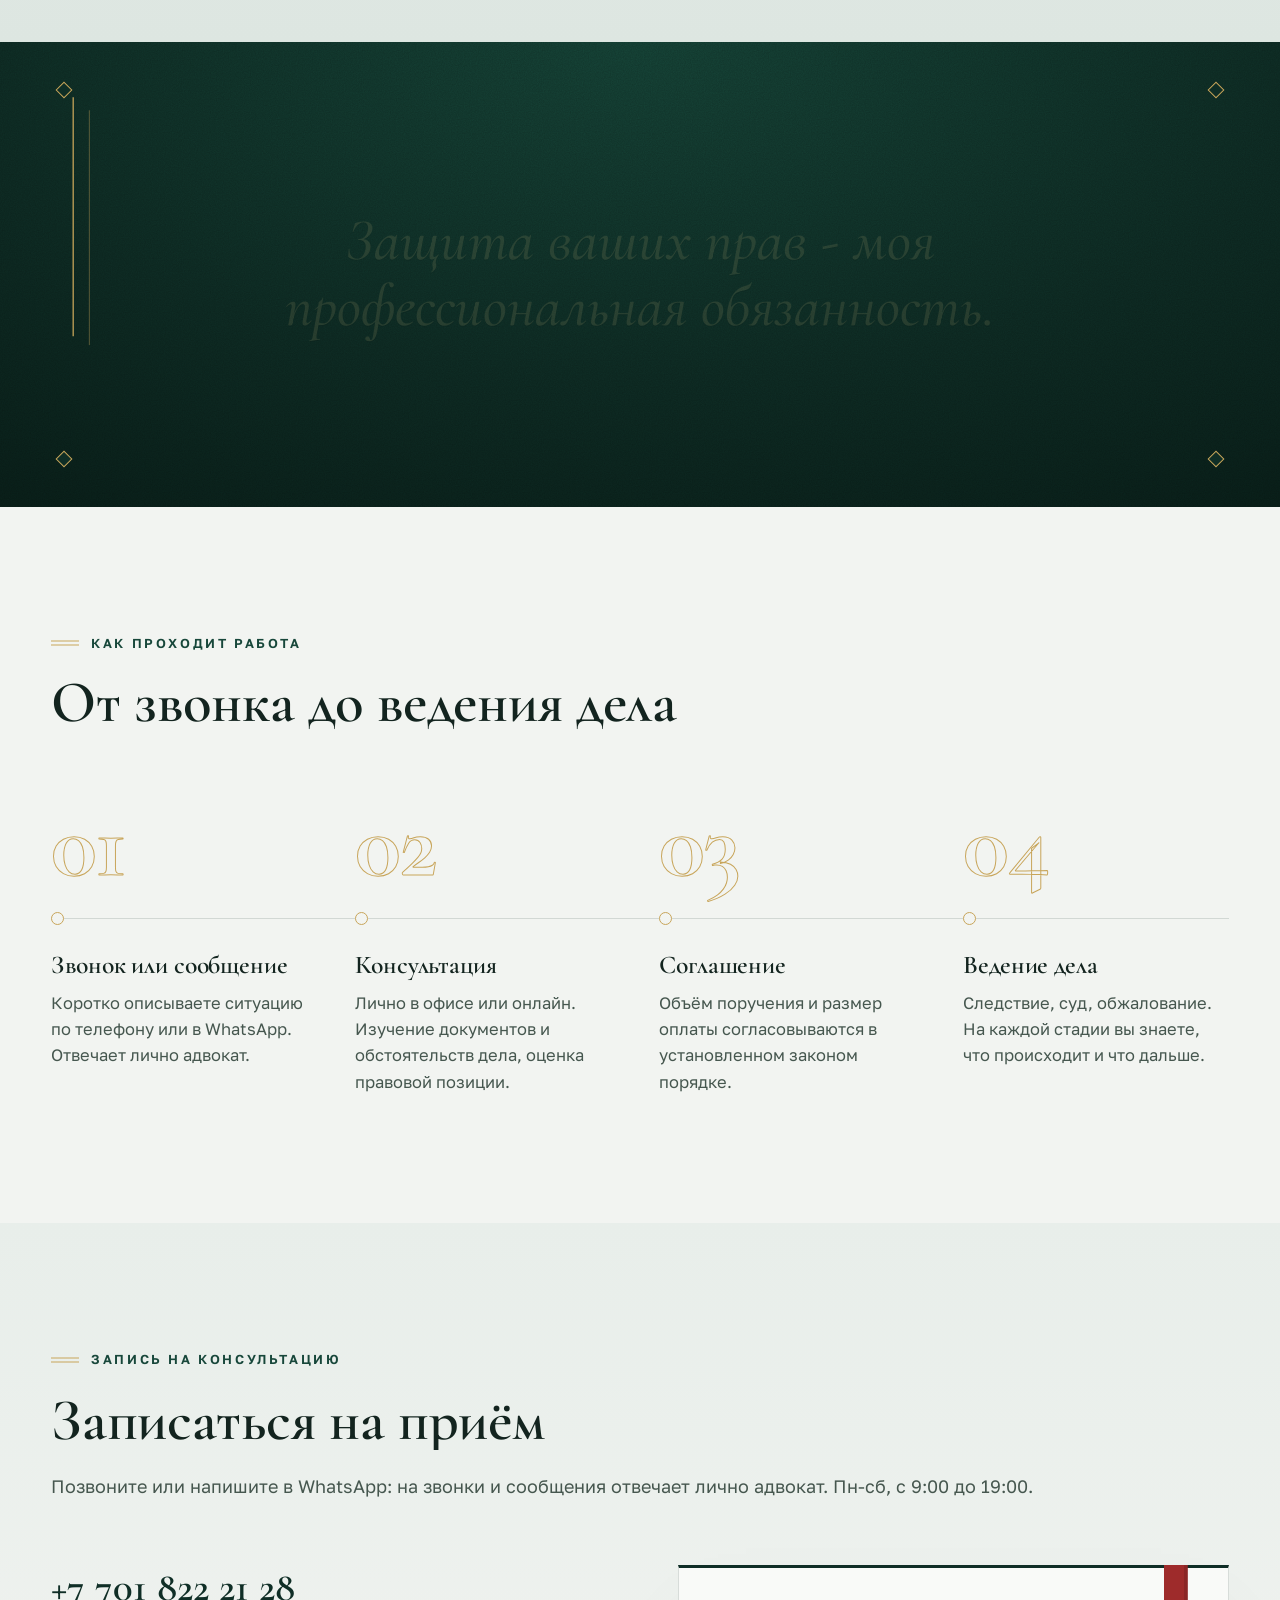
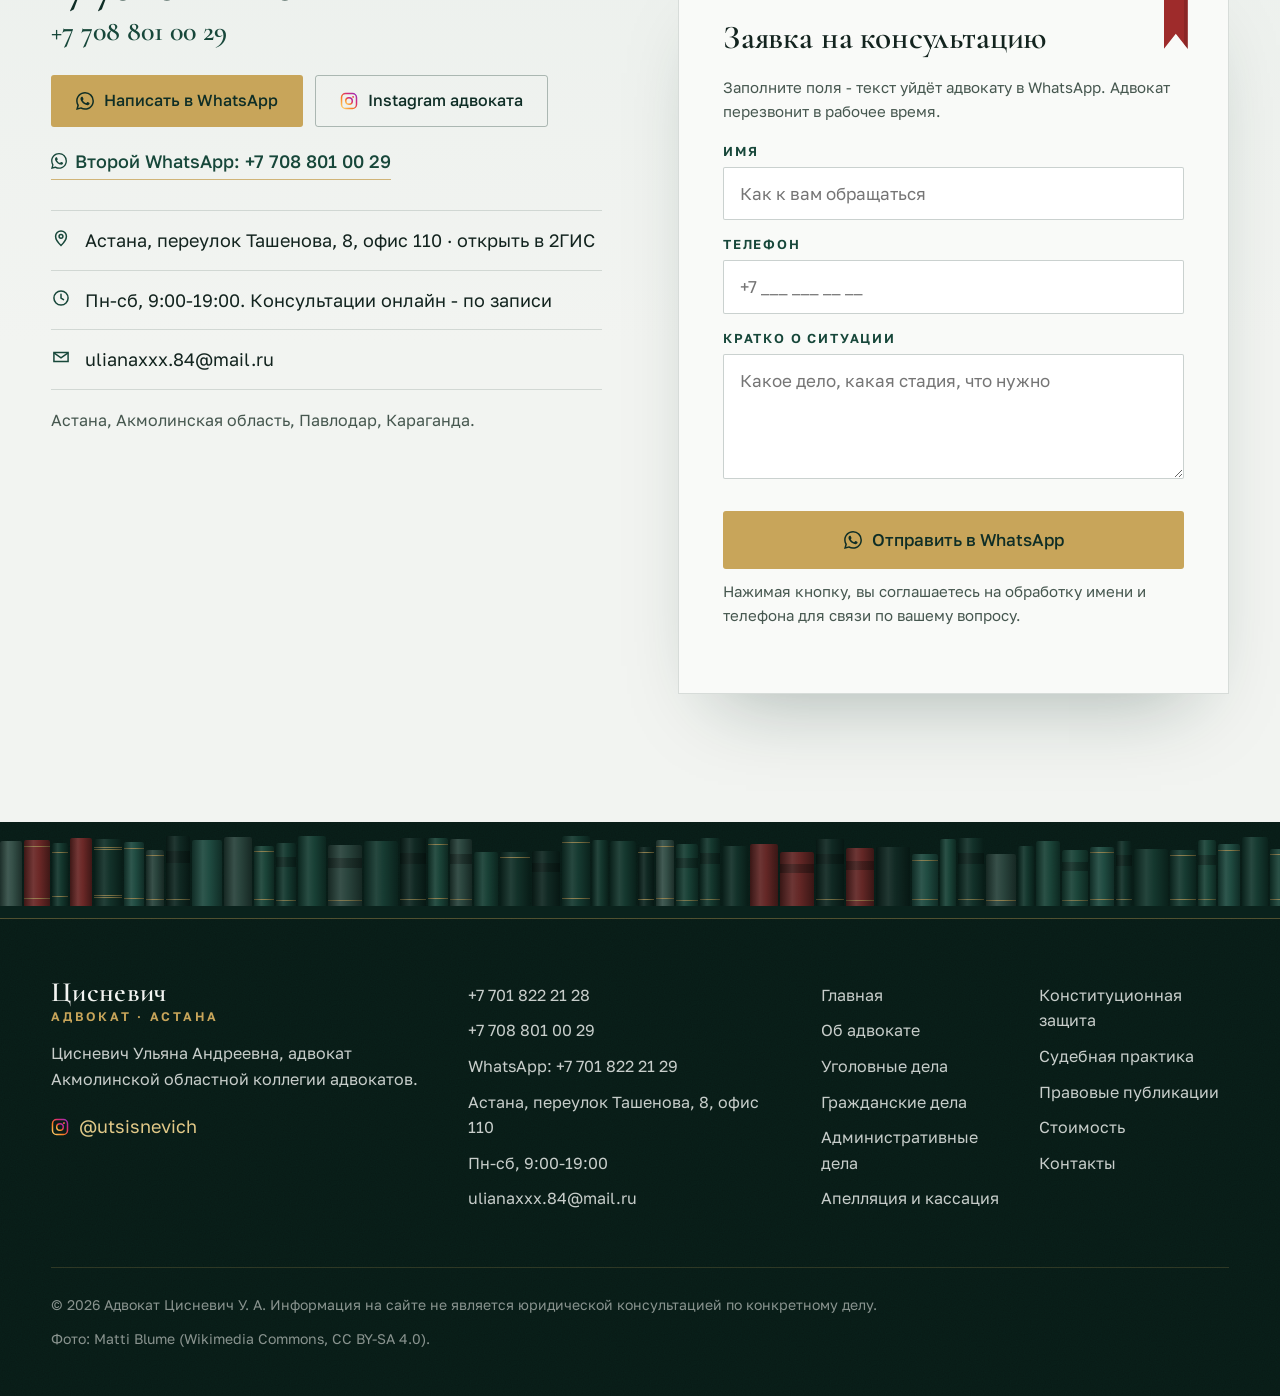
==== commit 898f1e4b: "Полёт кодекса: мягкое растворение за заголовком и текстом героя, плавнее прокрутка" ====
--- a/index.html
+++ b/index.html
@@ -30,7 +30,7 @@
 <link rel="stylesheet" href="https://fonts.googleapis.com/css2?family=Cormorant+Garamond:ital,wght@0,500;0,600;0,700;1,500;1,600&family=Golos+Text:wght@400;500;600&display=swap" media="print" onload="this.media='all'">
 <noscript><link rel="stylesheet" href="https://fonts.googleapis.com/css2?family=Cormorant+Garamond:ital,wght@0,500;0,600;0,700;1,500;1,600&family=Golos+Text:wght@400;500;600&display=swap"></noscript>
 <link rel="preload" as="image" href="assets/photos/ulyana-cut-540.webp" imagesrcset="assets/photos/ulyana-cut-540.webp 540w, assets/photos/ulyana-cut.webp 1080w" imagesizes="(max-width: 900px) 62vw, 440px">
-<link rel="stylesheet" href="styles.css?v=20261106-8">
+<link rel="stylesheet" href="styles.css?v=20261106-9">
 <script type="application/ld+json">
 {
  "@context": "https://schema.org",
@@ -349,10 +349,10 @@
   <a class="st-ig" href="https://www.instagram.com/utsisnevich/" target="_blank" rel="noopener" aria-label="Instagram"><svg width="20" height="20" aria-hidden="true"><use href="#ic-ig"/></svg></a>
 </nav>
 
-<script src="assets/vendor/gsap.min.js?v=20261106-8" defer></script>
-<script src="assets/vendor/ScrollTrigger.min.js?v=20261106-8" defer></script>
-<script src="assets/vendor/SplitText.min.js?v=20261106-8" defer></script>
-<script src="assets/vendor/lenis.min.js?v=20261106-8" defer></script>
-<script src="script.js?v=20261106-8" defer></script>
+<script src="assets/vendor/gsap.min.js?v=20261106-9" defer></script>
+<script src="assets/vendor/ScrollTrigger.min.js?v=20261106-9" defer></script>
+<script src="assets/vendor/SplitText.min.js?v=20261106-9" defer></script>
+<script src="assets/vendor/lenis.min.js?v=20261106-9" defer></script>
+<script src="script.js?v=20261106-9" defer></script>
 </body>
 </html>
--- a/styles.css
+++ b/styles.css
@@ -210,7 +210,9 @@
 .t-ivory{background:var(--ivory)}
 .t-sage{background:linear-gradient(180deg,var(--sage2),#DDE6E1)}
 .t-green{background:var(--noise),radial-gradient(90% 120% at 50% 0,#17473A,var(--ink) 60%,var(--ink2));color:var(--ivory)}
-.sec-dirs .head{position:relative;z-index:5;background:var(--ivory);box-shadow:0 0 0 100vmax var(--ivory);clip-path:inset(0 -100vmax);padding-bottom:8px}
+.sec-dirs .head{position:relative;z-index:5;padding-bottom:8px}
+/* книга мягко растворяется за головой секции и проявляется под ней */
+.sec-dirs .head::before{content:"";position:absolute;z-index:-1;left:-100vmax;right:-100vmax;top:-90px;bottom:-36px;pointer-events:none;background:linear-gradient(to bottom,rgba(242,244,241,0) 0,var(--ivory) 90px,var(--ivory) calc(100% - 36px),rgba(242,244,241,0) 100%)}
 .sec-dirs{overflow-x:clip;padding-top:clamp(96px,11vw,170px)}
 
 /* направления: обложки кодексов */
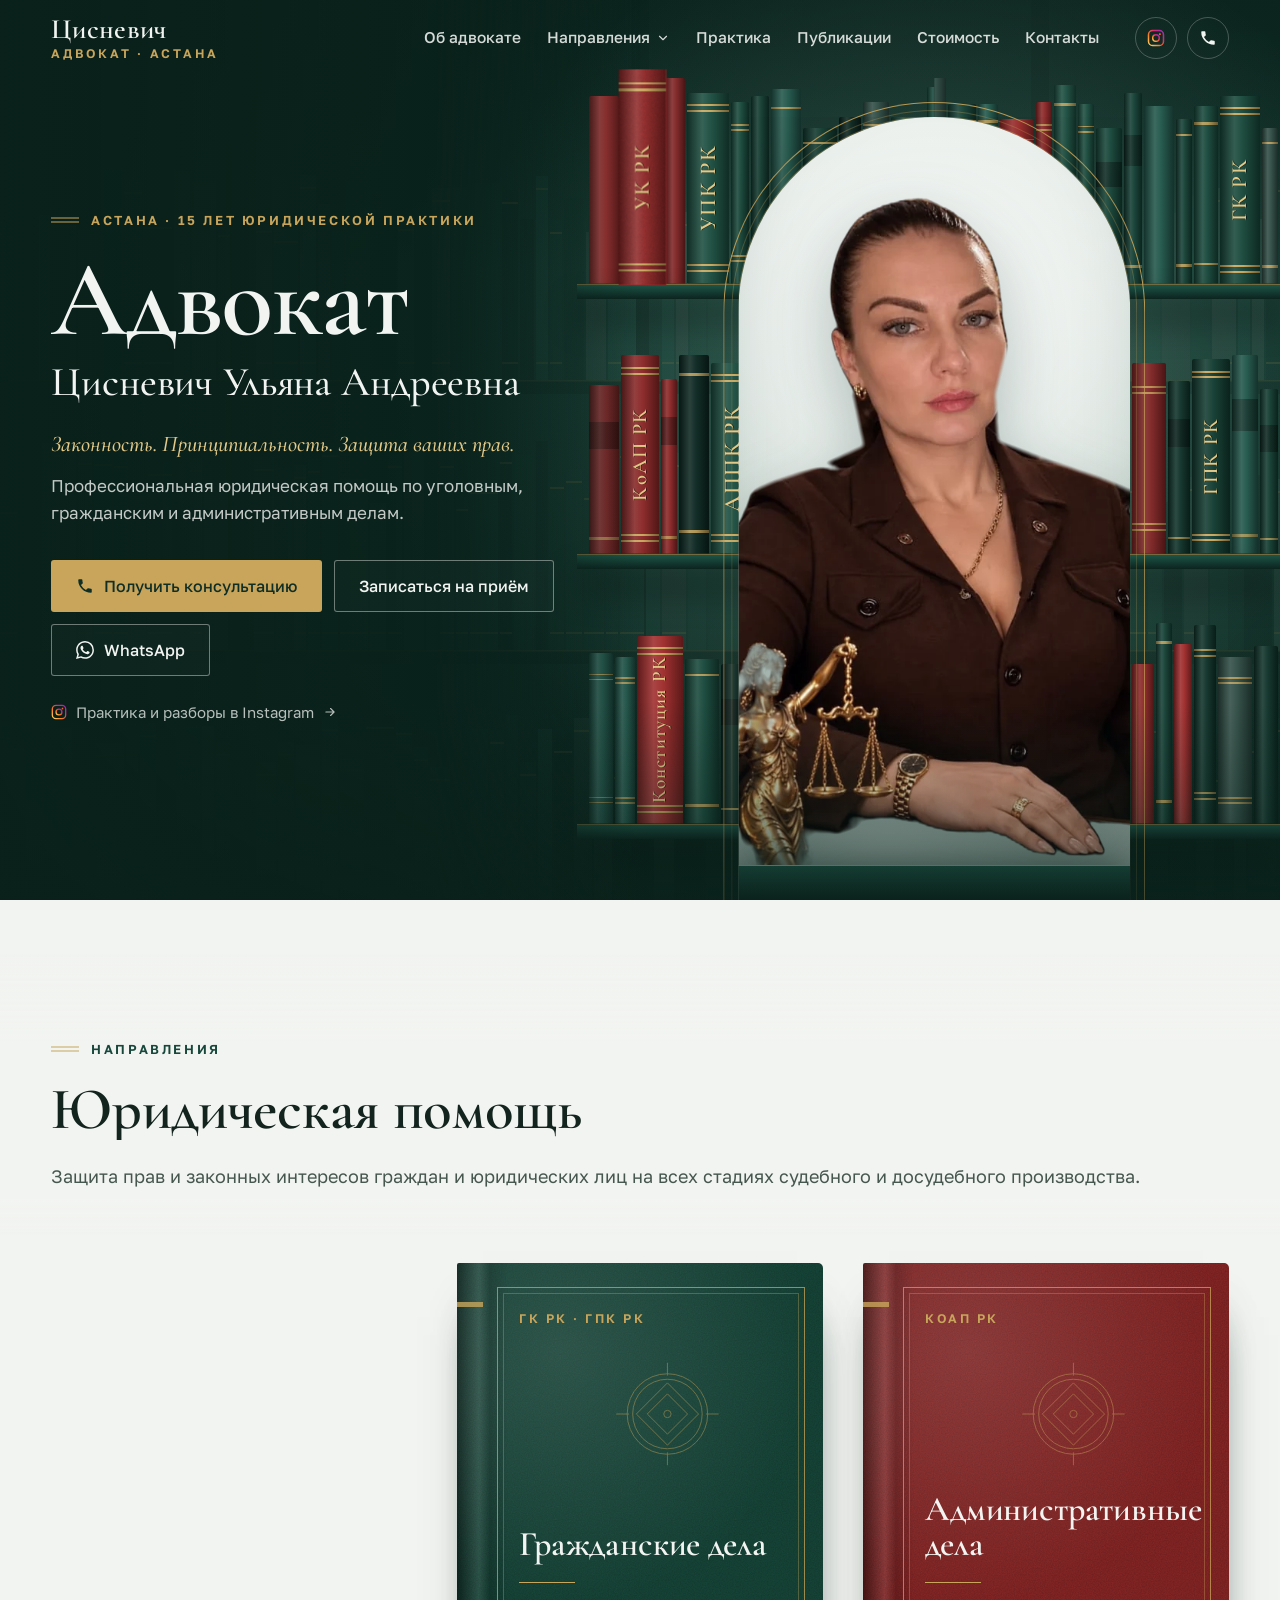
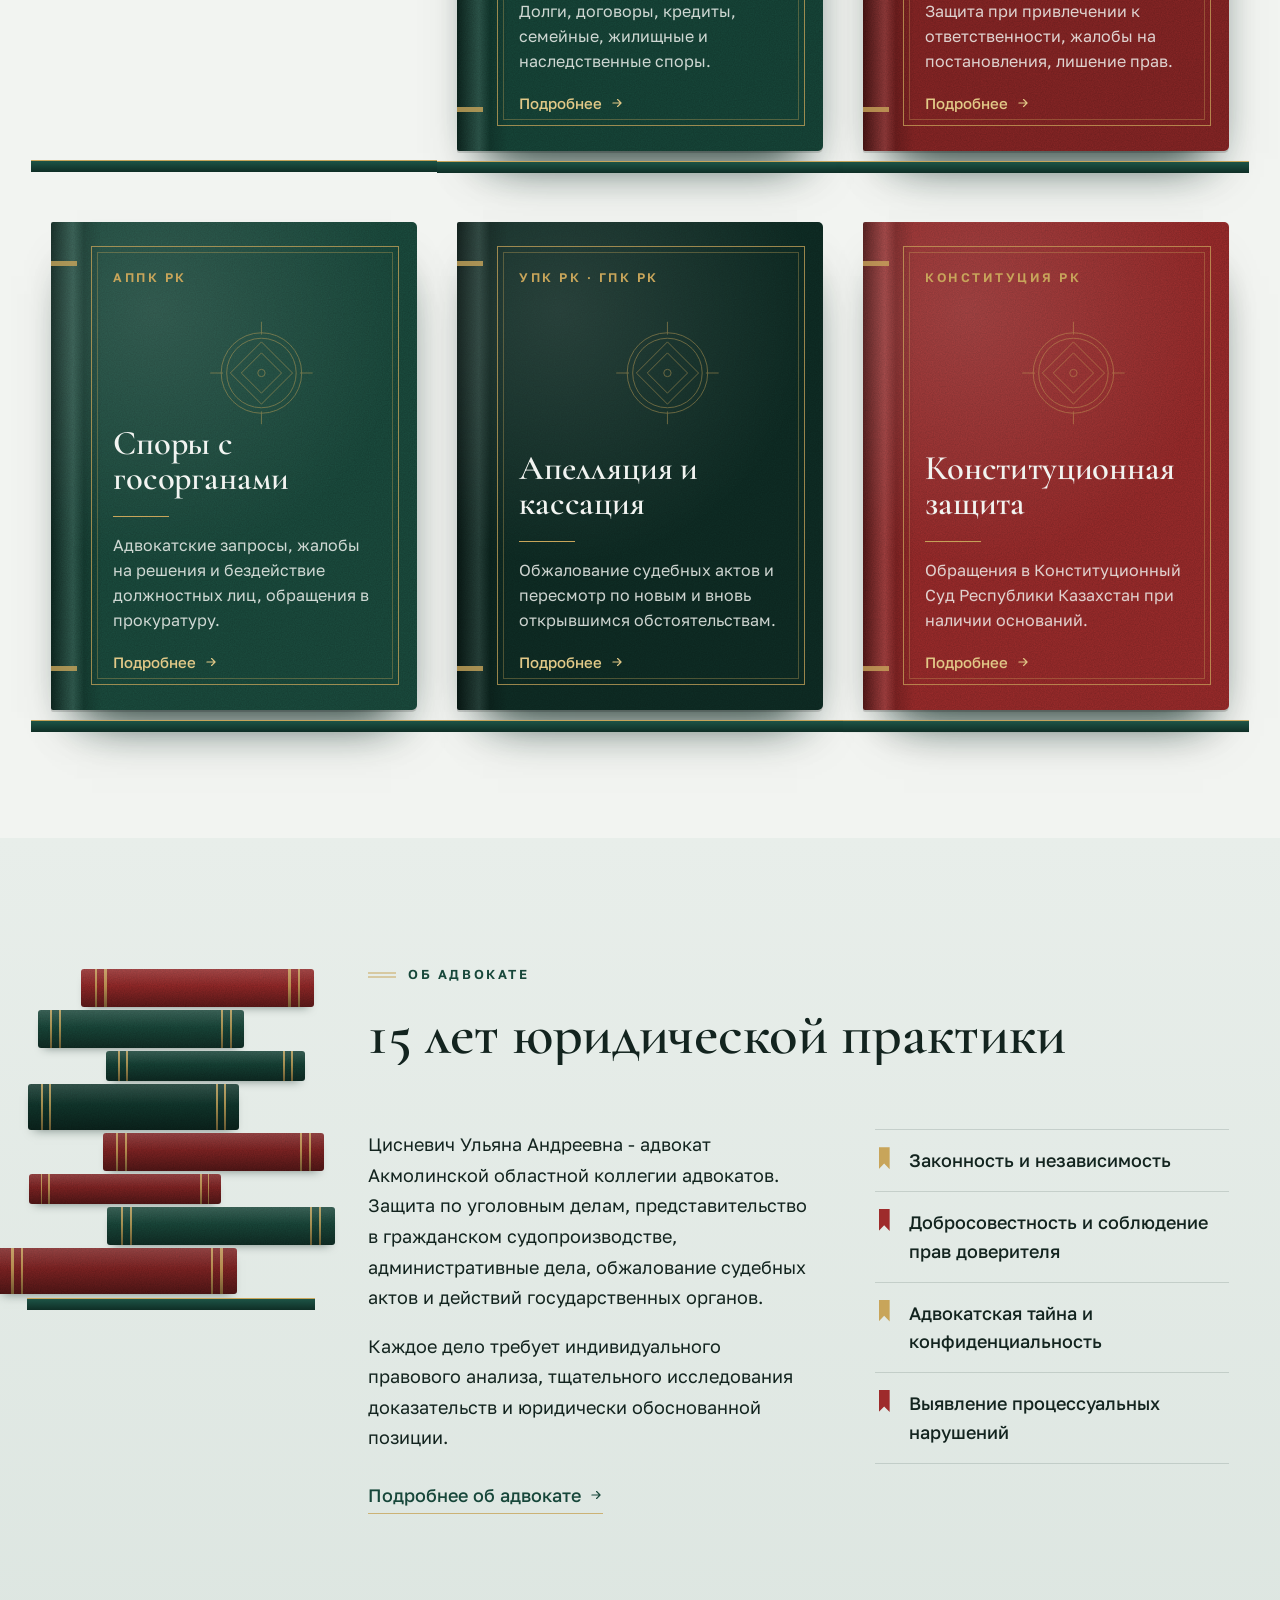
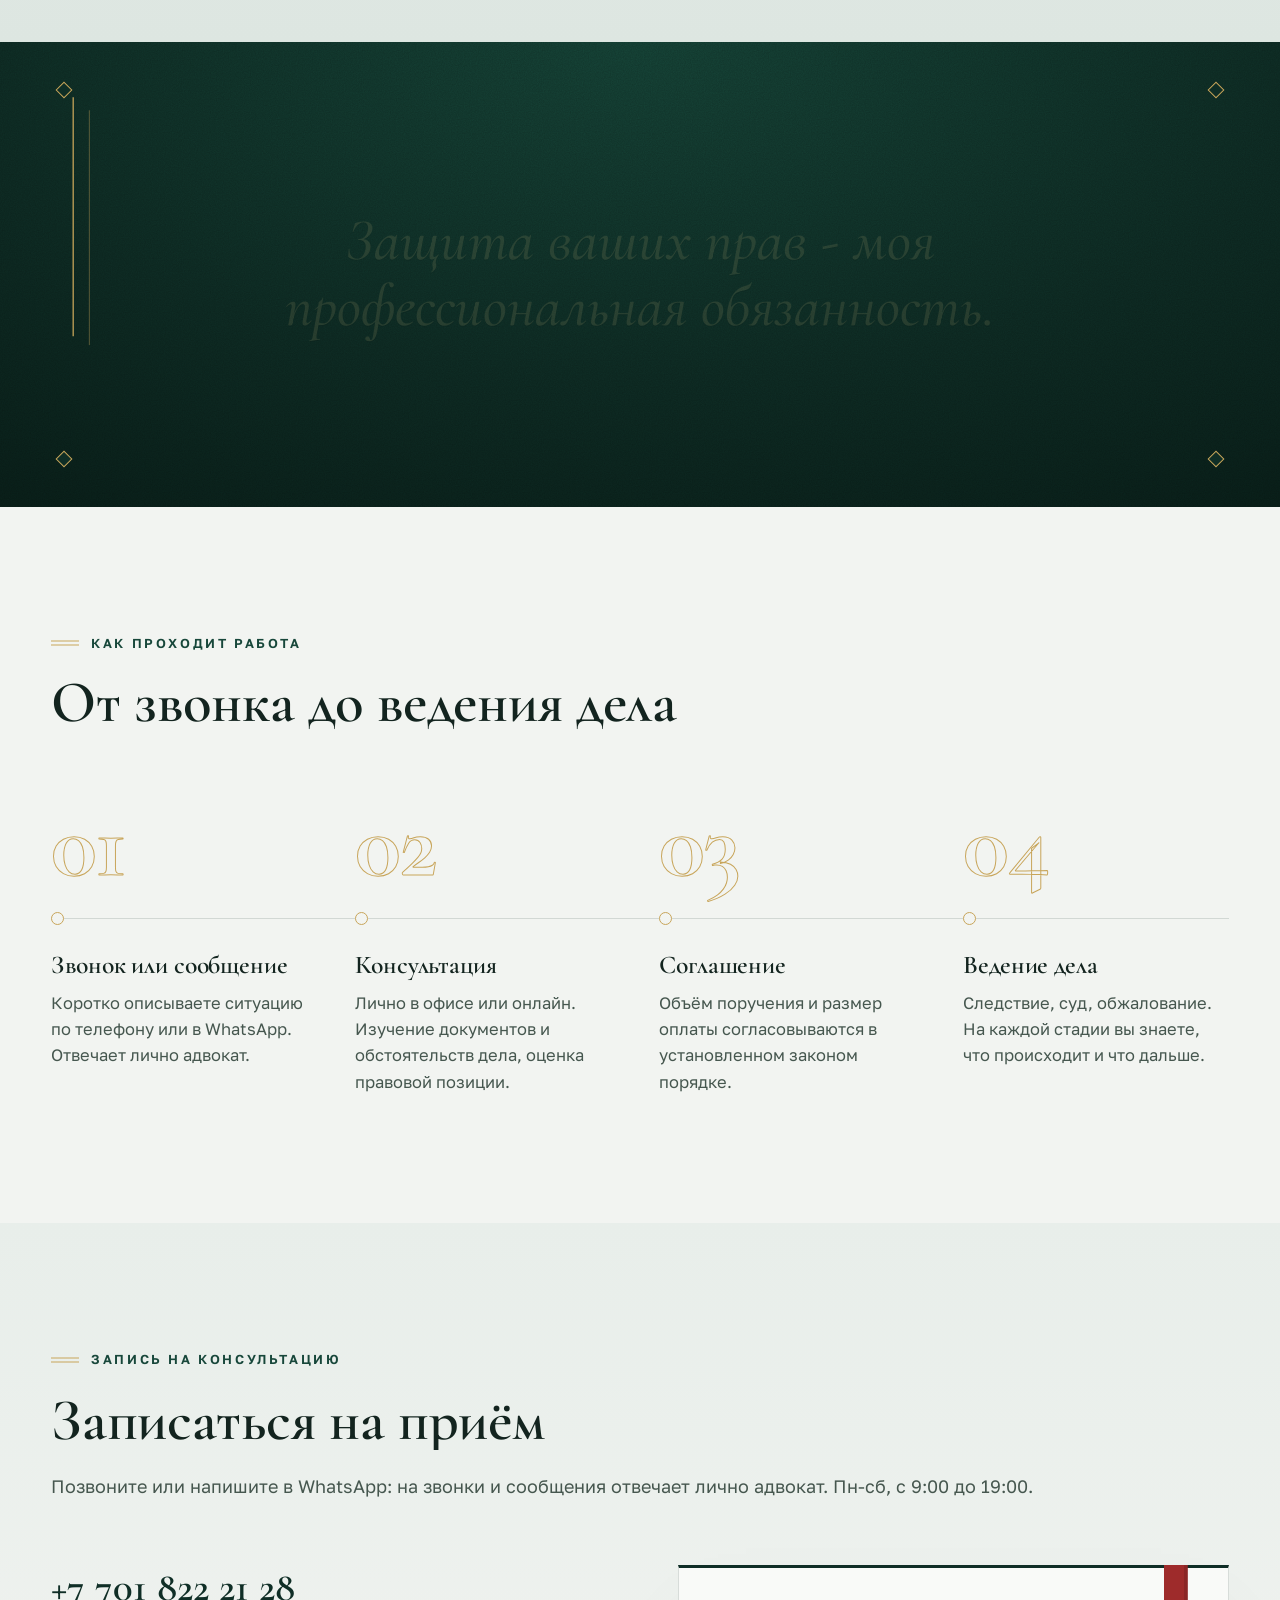
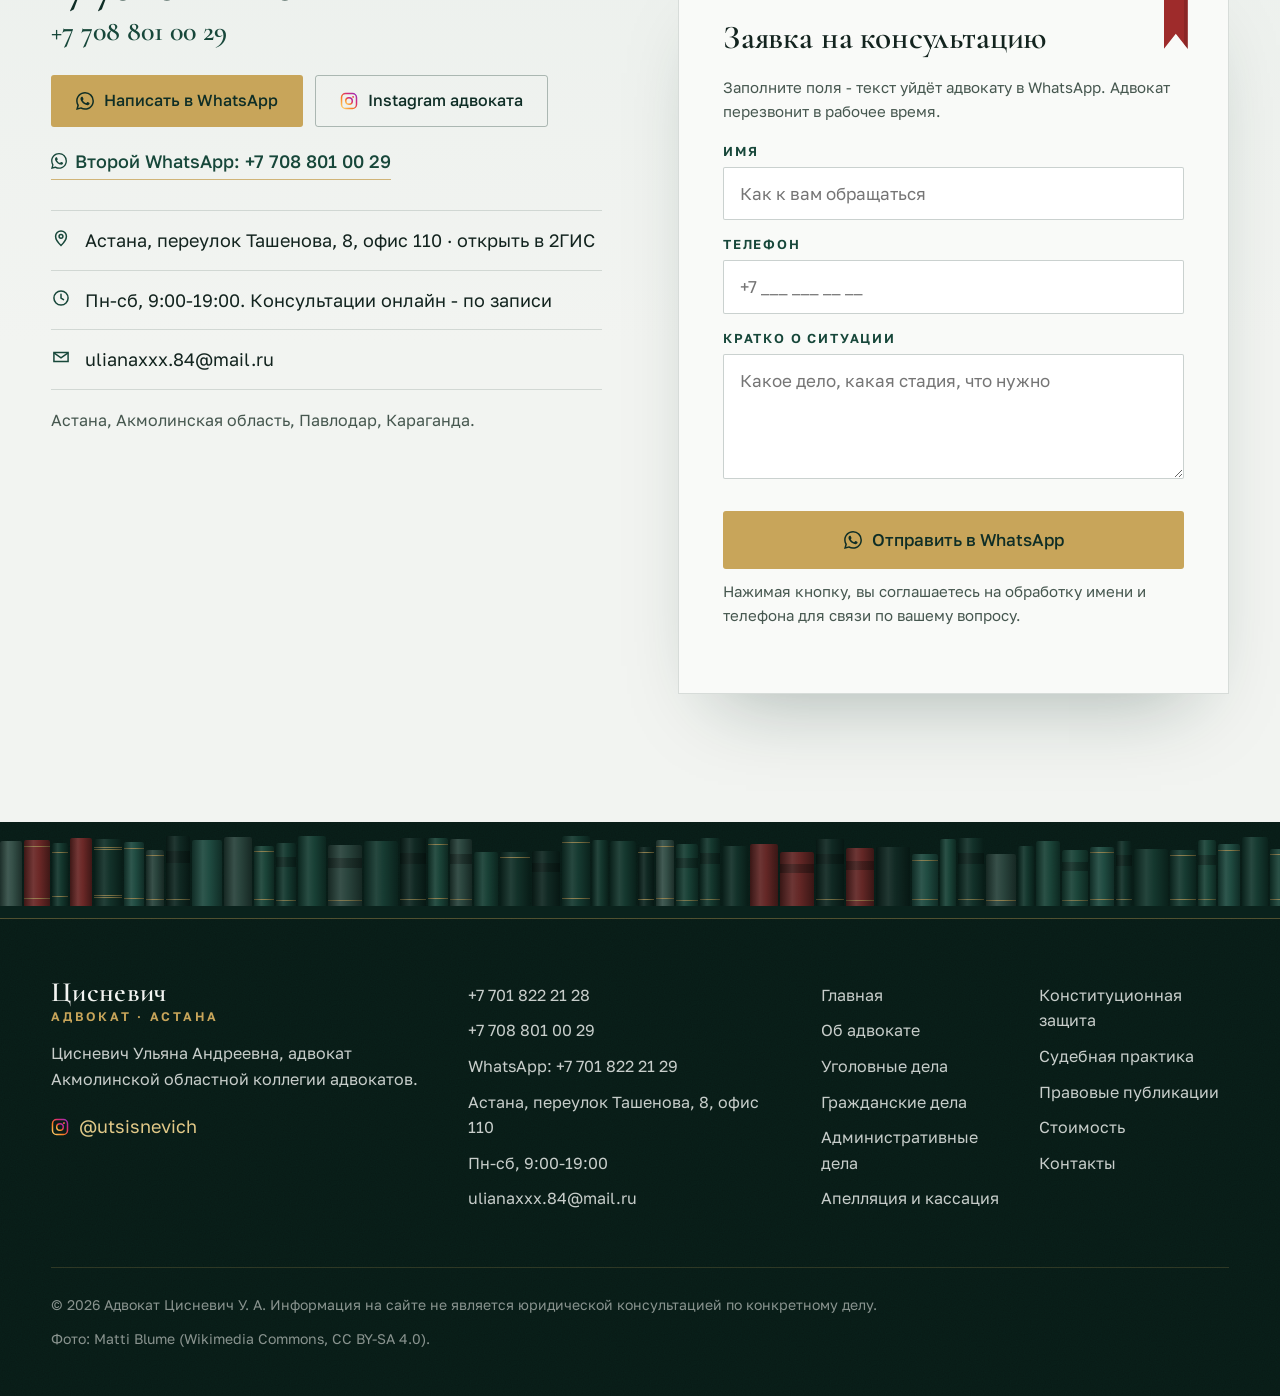
==== commit d62e0df9: "Полёт кодекса: без запаздывания, книга раскрывается при посадке на карточку, чёткий текст обложки" ====
--- a/index.html
+++ b/index.html
@@ -14,13 +14,13 @@
 <meta property="og:title" content="Адвокат в Астане Цисневич Ульяна Андреевна - 15 лет практики">
 <meta property="og:description" content="Адвокат Цисневич Ульяна Андреевна, Астана, 15 лет юридической практики. Уголовные, гражданские и административные дела, апелляция и кассация, конституционная защита, споры с госорганами.">
 <meta property="og:url" content="https://songokura.github.io/advokatulyana/">
-<meta property="og:image" content="https://songokura.github.io/advokatulyana/assets/og-image.jpg?v=20261021-2">
+<meta property="og:image" content="https://songokura.github.io/advokatulyana/assets/og-image.jpg?v=20261106-11">
 <meta property="og:image:width" content="1200">
 <meta property="og:image:height" content="630">
 <meta name="twitter:card" content="summary_large_image">
 <meta name="twitter:title" content="Адвокат в Астане Цисневич Ульяна Андреевна - 15 лет практики">
 <meta name="twitter:description" content="Адвокат Цисневич Ульяна Андреевна, Астана, 15 лет юридической практики. Уголовные, гражданские и административные дела, апелляция и кассация, конституционная защита, споры с госорганами.">
-<meta name="twitter:image" content="https://songokura.github.io/advokatulyana/assets/og-image.jpg?v=20261021-2">
+<meta name="twitter:image" content="https://songokura.github.io/advokatulyana/assets/og-image.jpg?v=20261106-11">
 <link rel="icon" href="favicon.ico" sizes="16x16 32x32 48x48">
 <link rel="icon" href="assets/icon.svg" type="image/svg+xml">
 <link rel="apple-touch-icon" href="assets/apple-touch-icon.png">
@@ -30,7 +30,7 @@
 <link rel="stylesheet" href="https://fonts.googleapis.com/css2?family=Cormorant+Garamond:ital,wght@0,500;0,600;0,700;1,500;1,600&family=Golos+Text:wght@400;500;600&display=swap" media="print" onload="this.media='all'">
 <noscript><link rel="stylesheet" href="https://fonts.googleapis.com/css2?family=Cormorant+Garamond:ital,wght@0,500;0,600;0,700;1,500;1,600&family=Golos+Text:wght@400;500;600&display=swap"></noscript>
 <link rel="preload" as="image" href="assets/photos/ulyana-cut-540.webp" imagesrcset="assets/photos/ulyana-cut-540.webp 540w, assets/photos/ulyana-cut.webp 1080w" imagesizes="(max-width: 900px) 62vw, 440px">
-<link rel="stylesheet" href="styles.css?v=20261106-9">
+<link rel="stylesheet" href="styles.css?v=20261106-12">
 <script type="application/ld+json">
 {
  "@context": "https://schema.org",
@@ -173,7 +173,7 @@
       <a class="iglink" href="https://www.instagram.com/utsisnevich/" target="_blank" rel="noopener"><svg width="16" height="16" aria-hidden="true"><use href="#ic-ig"/></svg><span>Практика и разборы в Instagram</span><svg width="14" height="14" aria-hidden="true"><use href="#ic-arr"/></svg></a>
     </div>
   </div>
-  <div class="fly-layer" aria-hidden="true"><div class="b3 b3-fly" style="--c:#9E2B2B" aria-hidden="true"><div class="b3-in"><div class="f f-cv"><span class="cv-frame"></span><span class="cv-code">УК РК</span><span class="cv-rule"></span><span class="cv-full">Уголовный кодекс Республики Казахстан</span></div><div class="f f-bk"></div><div class="f f-sp"><span class="sp-t">УК РК</span></div><div class="f f-pg"></div><div class="f f-tp"></div></div></div></div>
+  <div class="fly-layer" aria-hidden="true"><div class="b3 b3-fly" style="--c:#9E2B2B" aria-hidden="true"><div class="b3-in"><div class="f f-cv"><span class="cv-frame"></span><span class="cv-code">УК РК</span><span class="cv-rule"></span><span class="cv-full">Уголовный кодекс Республики Казахстан</span><span class="cv-shade"></span></div><div class="f f-bk"></div><div class="f f-sp"><span class="sp-t">УК РК</span></div><div class="f f-pg"></div><div class="f f-tp"></div></div></div></div>
 </section>
 
 <section class="sec t-ivory sec-dirs" id="napravleniya" data-theme="light">
@@ -349,10 +349,10 @@
   <a class="st-ig" href="https://www.instagram.com/utsisnevich/" target="_blank" rel="noopener" aria-label="Instagram"><svg width="20" height="20" aria-hidden="true"><use href="#ic-ig"/></svg></a>
 </nav>
 
-<script src="assets/vendor/gsap.min.js?v=20261106-9" defer></script>
-<script src="assets/vendor/ScrollTrigger.min.js?v=20261106-9" defer></script>
-<script src="assets/vendor/SplitText.min.js?v=20261106-9" defer></script>
-<script src="assets/vendor/lenis.min.js?v=20261106-9" defer></script>
-<script src="script.js?v=20261106-9" defer></script>
+<script src="assets/vendor/gsap.min.js?v=20261106-12" defer></script>
+<script src="assets/vendor/ScrollTrigger.min.js?v=20261106-12" defer></script>
+<script src="assets/vendor/SplitText.min.js?v=20261106-12" defer></script>
+<script src="assets/vendor/lenis.min.js?v=20261106-12" defer></script>
+<script src="script.js?v=20261106-12" defer></script>
 </body>
 </html>
--- a/styles.css
+++ b/styles.css
@@ -99,6 +99,7 @@
 .b3-in{position:absolute;inset:0;transform-style:preserve-3d;transform:rotateY(var(--ry)) rotateX(var(--rx))}
 .b3 .f{position:absolute;backface-visibility:hidden}
 .f-cv{inset:0;transform:translateZ(calc(var(--bt) / 2));background:var(--leather),linear-gradient(90deg,rgba(0,0,0,.38) 0,rgba(255,255,255,.08) 5%,rgba(0,0,0,.12) 9%,transparent 14%),var(--c);border-radius:1px 4px 4px 1px;box-shadow:inset 0 0 0 1px rgba(0,0,0,.25);overflow:hidden;container-type:inline-size}
+.cv-shade{position:absolute;inset:0;background:#06140F;opacity:0;pointer-events:none;border-radius:inherit}
 .f-bk{inset:0;transform:rotateY(180deg) translateZ(calc(var(--bt) / 2));background:var(--noise),var(--c);filter:brightness(.7)}
 .f-sp{top:0;height:100%;width:var(--bt);left:calc(50% - var(--bt) / 2);transform:rotateY(-90deg) translateZ(calc(var(--bw) / 2));display:grid;place-items:center;
   background:linear-gradient(90deg,rgba(0,0,0,.42),rgba(255,255,255,.14) 38%,rgba(255,255,255,.04) 55%,rgba(0,0,0,.4)),
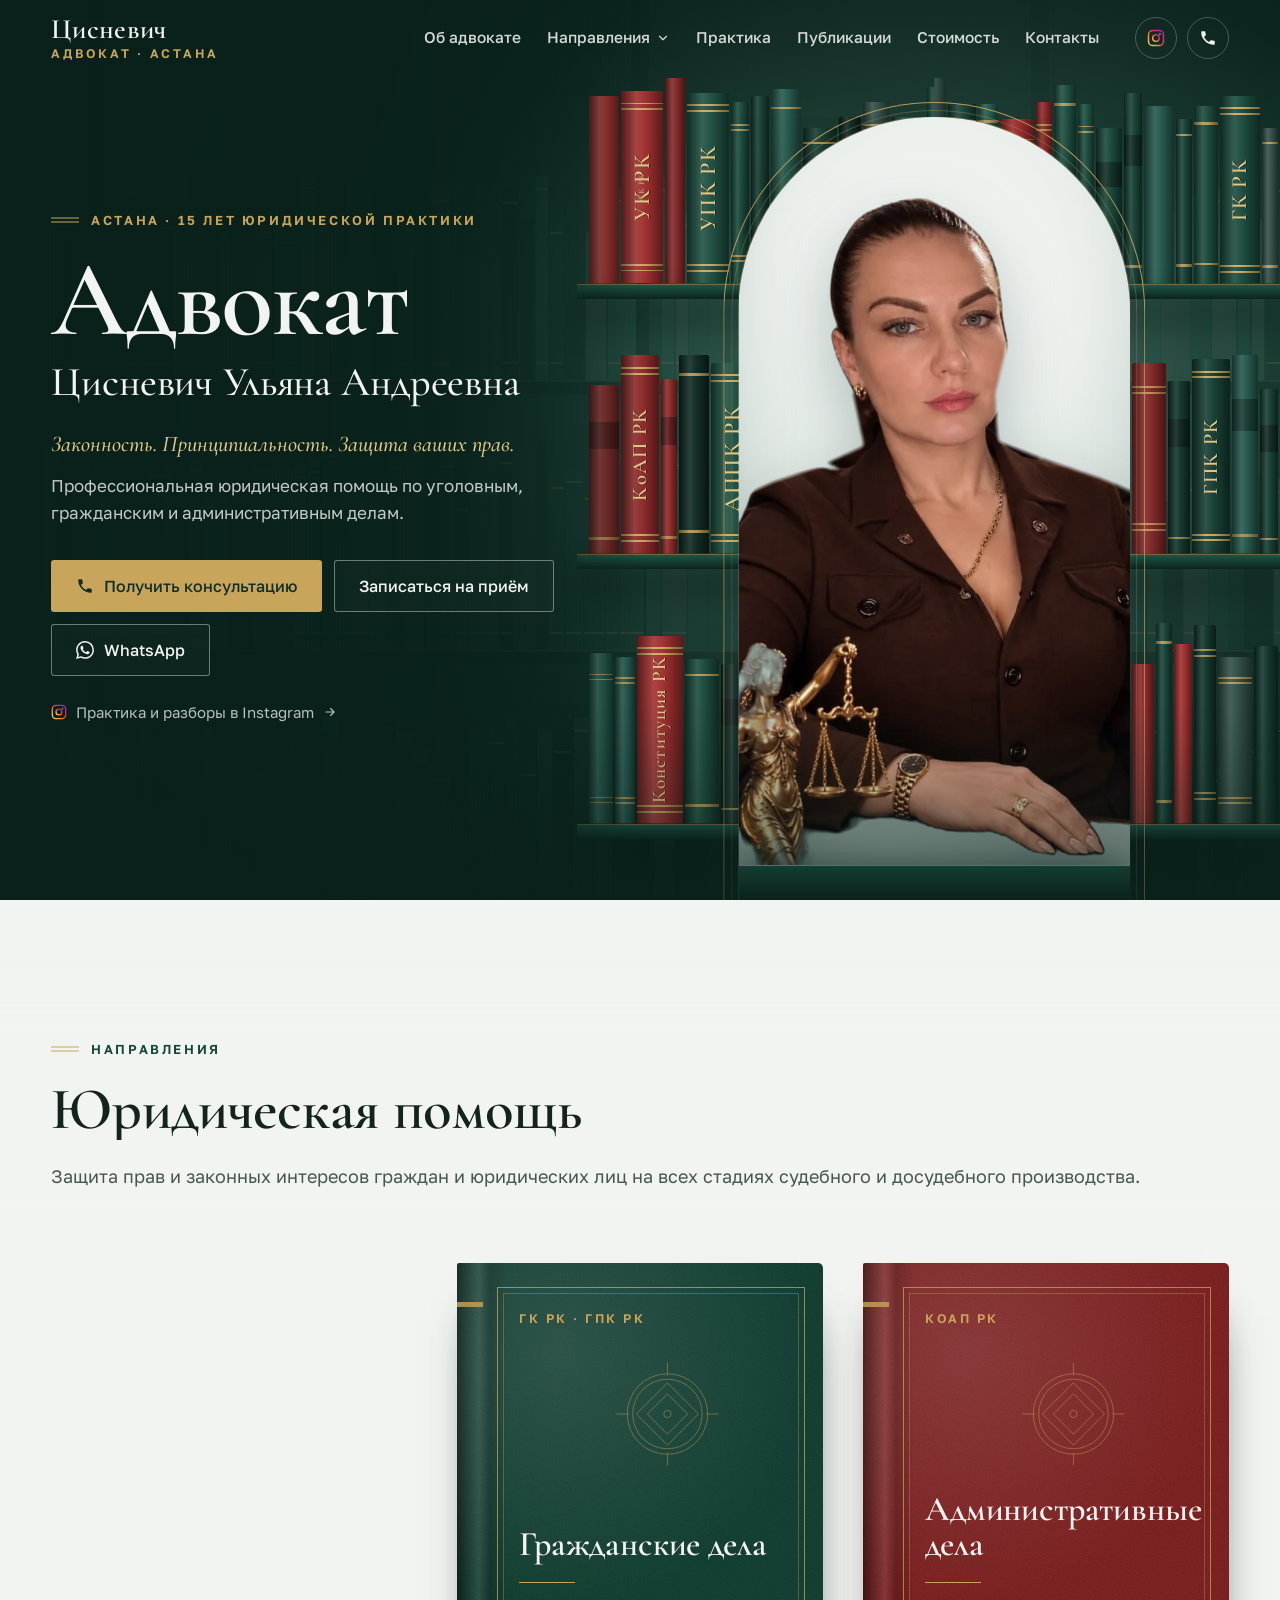
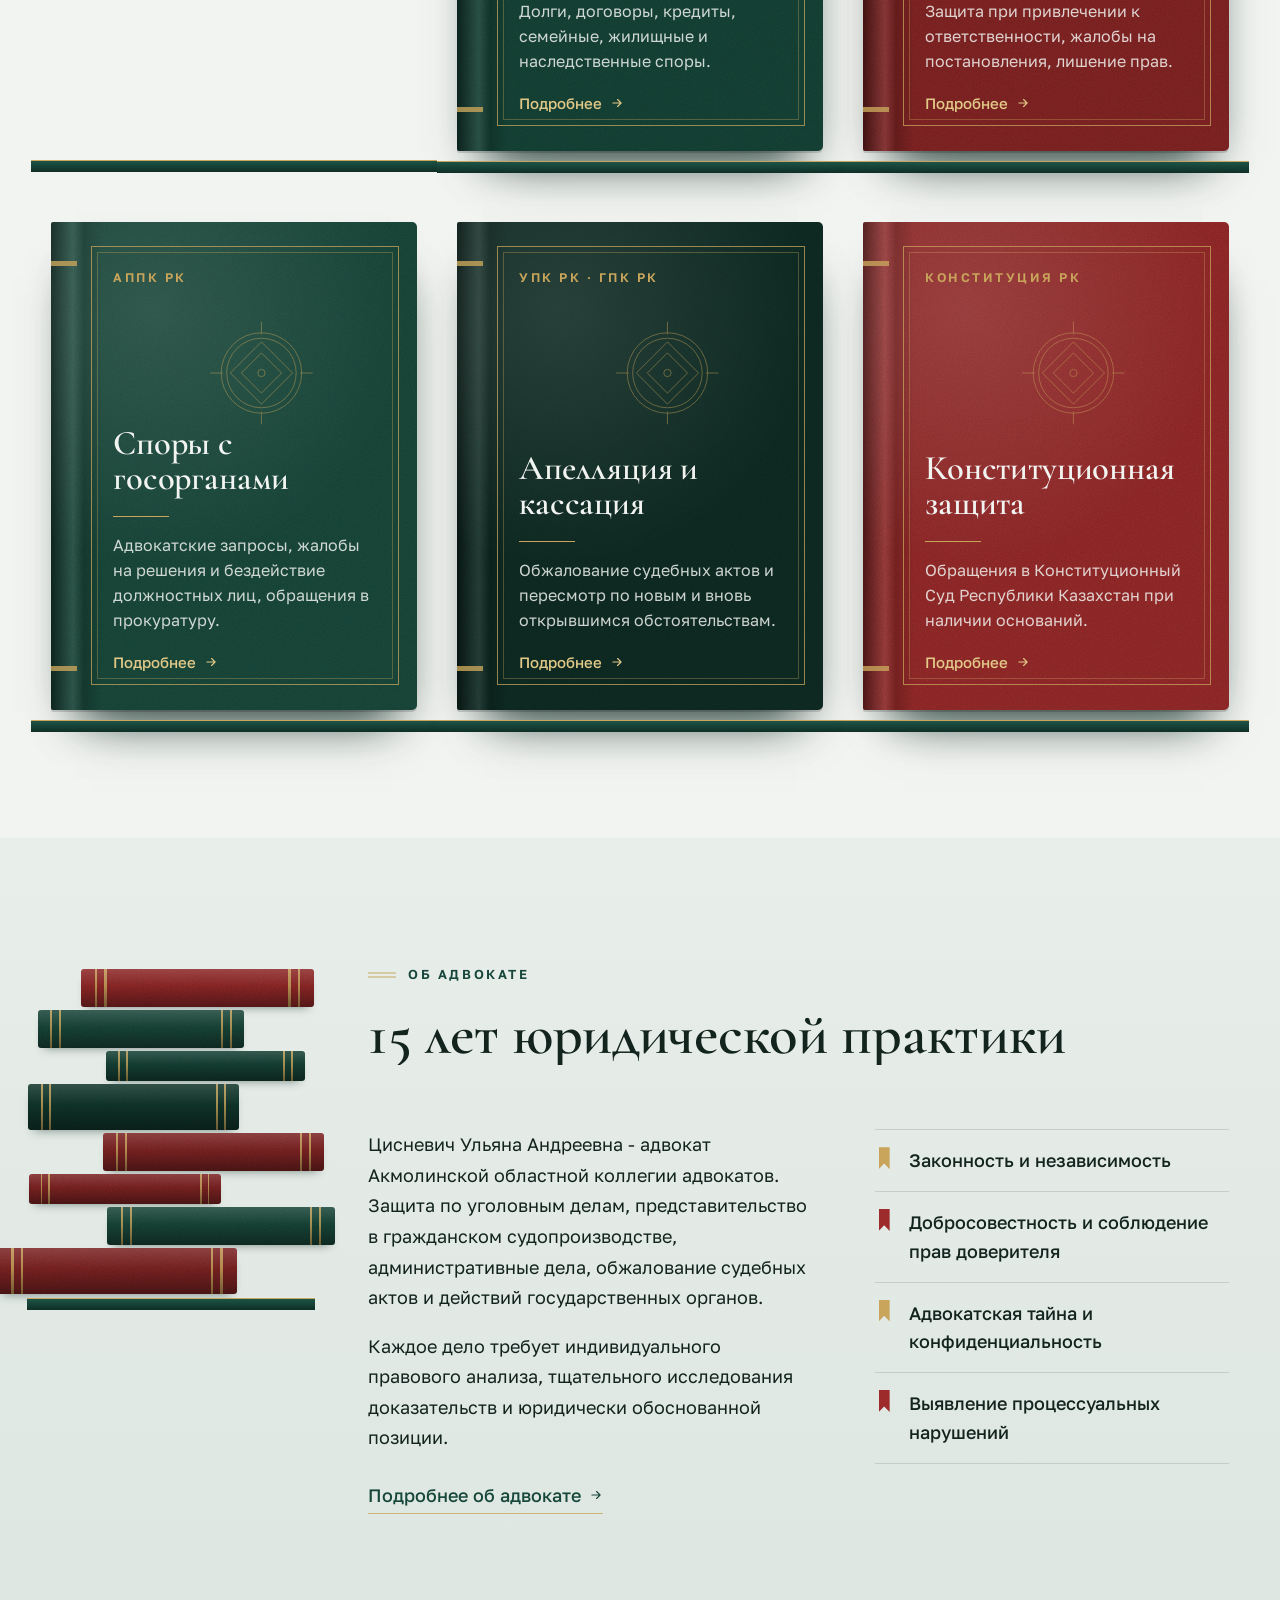
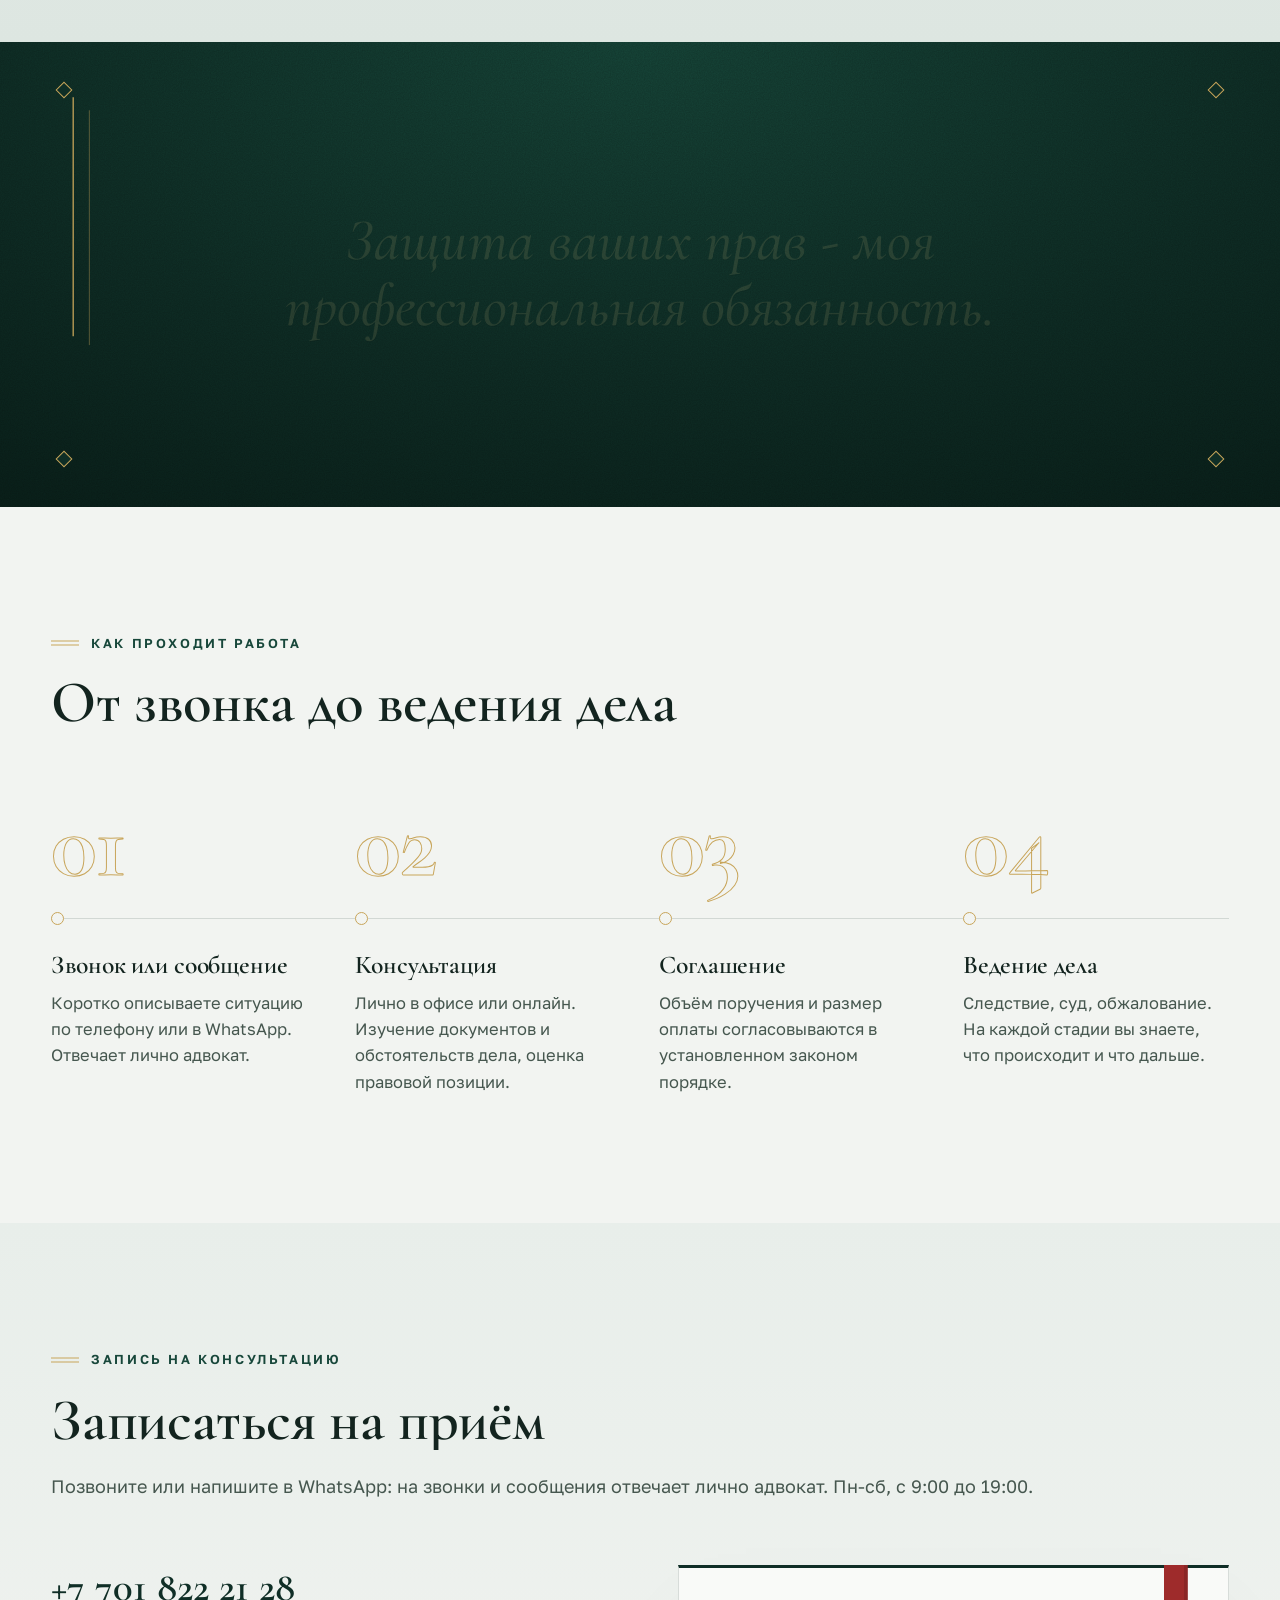
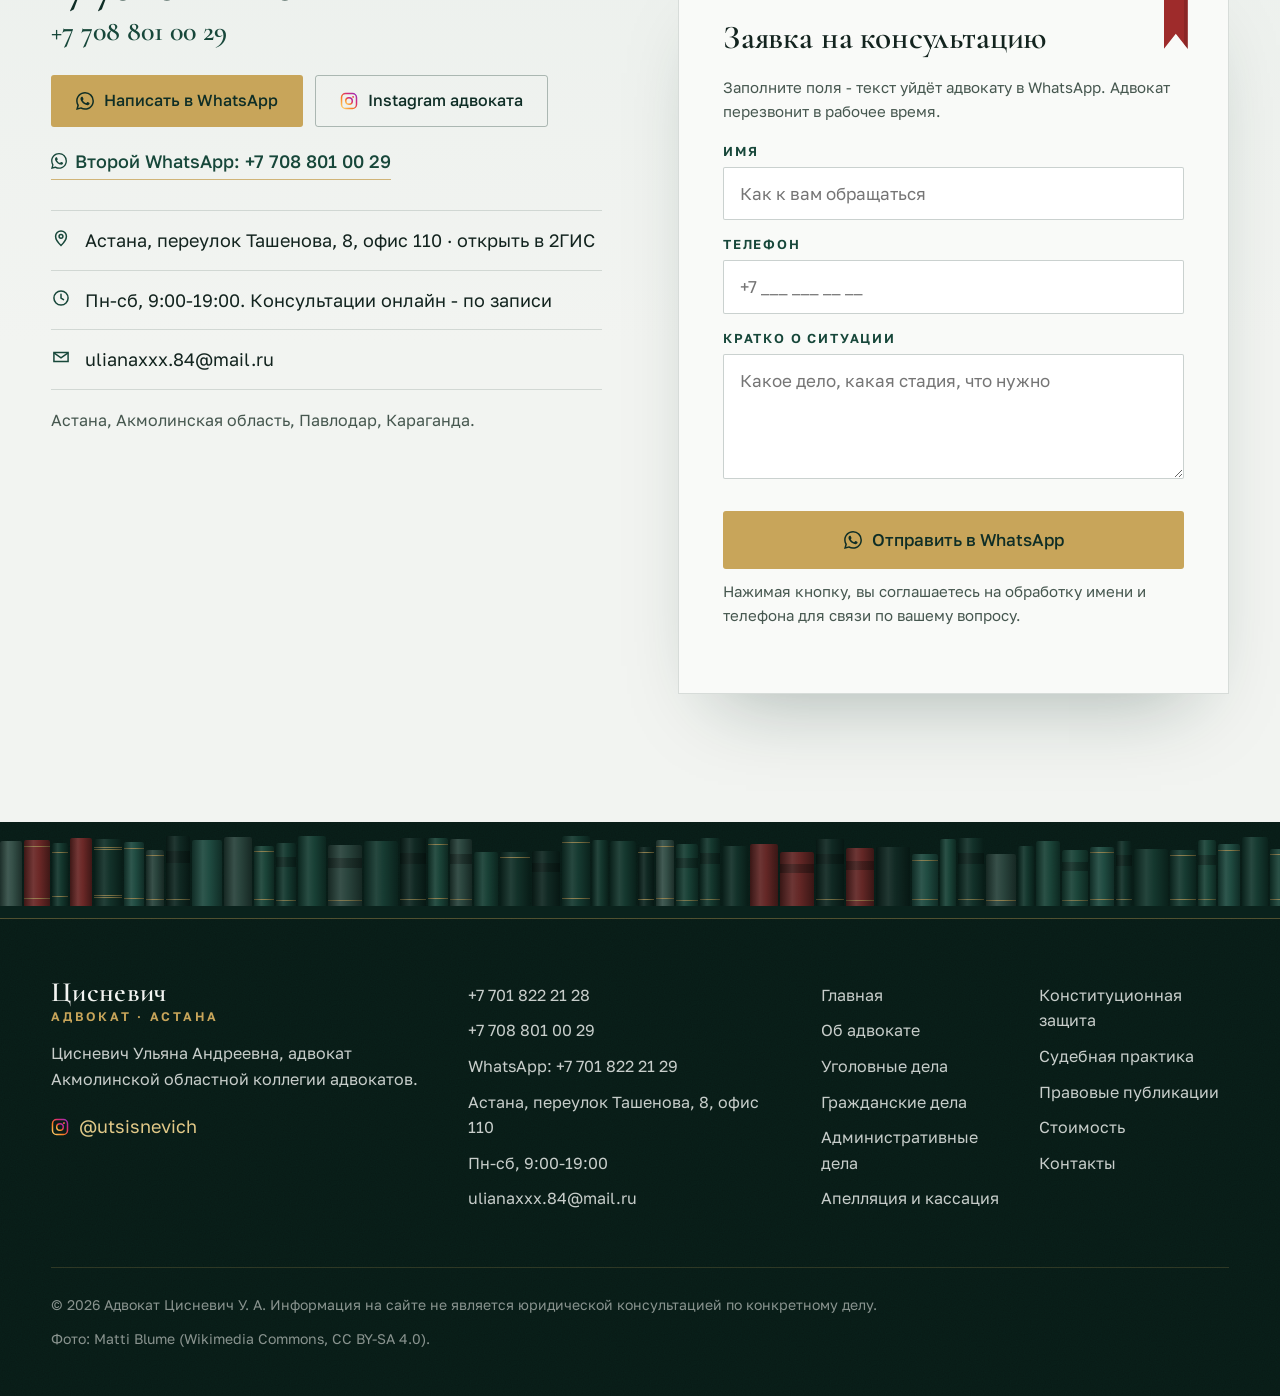
==== commit 1e4cc961: "Полёт кодекса: ровная книга на полке и при посадке, старт с первой прокрутки" ====
--- a/index.html
+++ b/index.html
@@ -30,7 +30,7 @@
 <link rel="stylesheet" href="https://fonts.googleapis.com/css2?family=Cormorant+Garamond:ital,wght@0,500;0,600;0,700;1,500;1,600&family=Golos+Text:wght@400;500;600&display=swap" media="print" onload="this.media='all'">
 <noscript><link rel="stylesheet" href="https://fonts.googleapis.com/css2?family=Cormorant+Garamond:ital,wght@0,500;0,600;0,700;1,500;1,600&family=Golos+Text:wght@400;500;600&display=swap"></noscript>
 <link rel="preload" as="image" href="assets/photos/ulyana-cut-540.webp" imagesrcset="assets/photos/ulyana-cut-540.webp 540w, assets/photos/ulyana-cut.webp 1080w" imagesizes="(max-width: 900px) 62vw, 440px">
-<link rel="stylesheet" href="styles.css?v=20261106-12">
+<link rel="stylesheet" href="styles.css?v=20261106-13">
 <script type="application/ld+json">
 {
  "@context": "https://schema.org",
@@ -349,10 +349,10 @@
   <a class="st-ig" href="https://www.instagram.com/utsisnevich/" target="_blank" rel="noopener" aria-label="Instagram"><svg width="20" height="20" aria-hidden="true"><use href="#ic-ig"/></svg></a>
 </nav>
 
-<script src="assets/vendor/gsap.min.js?v=20261106-12" defer></script>
-<script src="assets/vendor/ScrollTrigger.min.js?v=20261106-12" defer></script>
-<script src="assets/vendor/SplitText.min.js?v=20261106-12" defer></script>
-<script src="assets/vendor/lenis.min.js?v=20261106-12" defer></script>
-<script src="script.js?v=20261106-12" defer></script>
+<script src="assets/vendor/gsap.min.js?v=20261106-13" defer></script>
+<script src="assets/vendor/ScrollTrigger.min.js?v=20261106-13" defer></script>
+<script src="assets/vendor/SplitText.min.js?v=20261106-13" defer></script>
+<script src="assets/vendor/lenis.min.js?v=20261106-13" defer></script>
+<script src="script.js?v=20261106-13" defer></script>
 </body>
 </html>
--- a/styles.css
+++ b/styles.css
@@ -201,7 +201,7 @@
 .hero.off .glint,.hero.off .dust i,.hero.off .ly-glow span{animation-play-state:paused}
 
 /* летящая книга */
-.fly-layer{position:absolute;inset:0;pointer-events:none;z-index:1;perspective:1700px;perspective-origin:50% 30%}
+.fly-layer{position:absolute;inset:0;pointer-events:none;z-index:1}
 .b3-fly{position:absolute;left:0;top:0;visibility:hidden;--ry:90deg}
 .fly-on .b3-fly{visibility:visible}
 .fly-on .fly-slot{visibility:hidden}
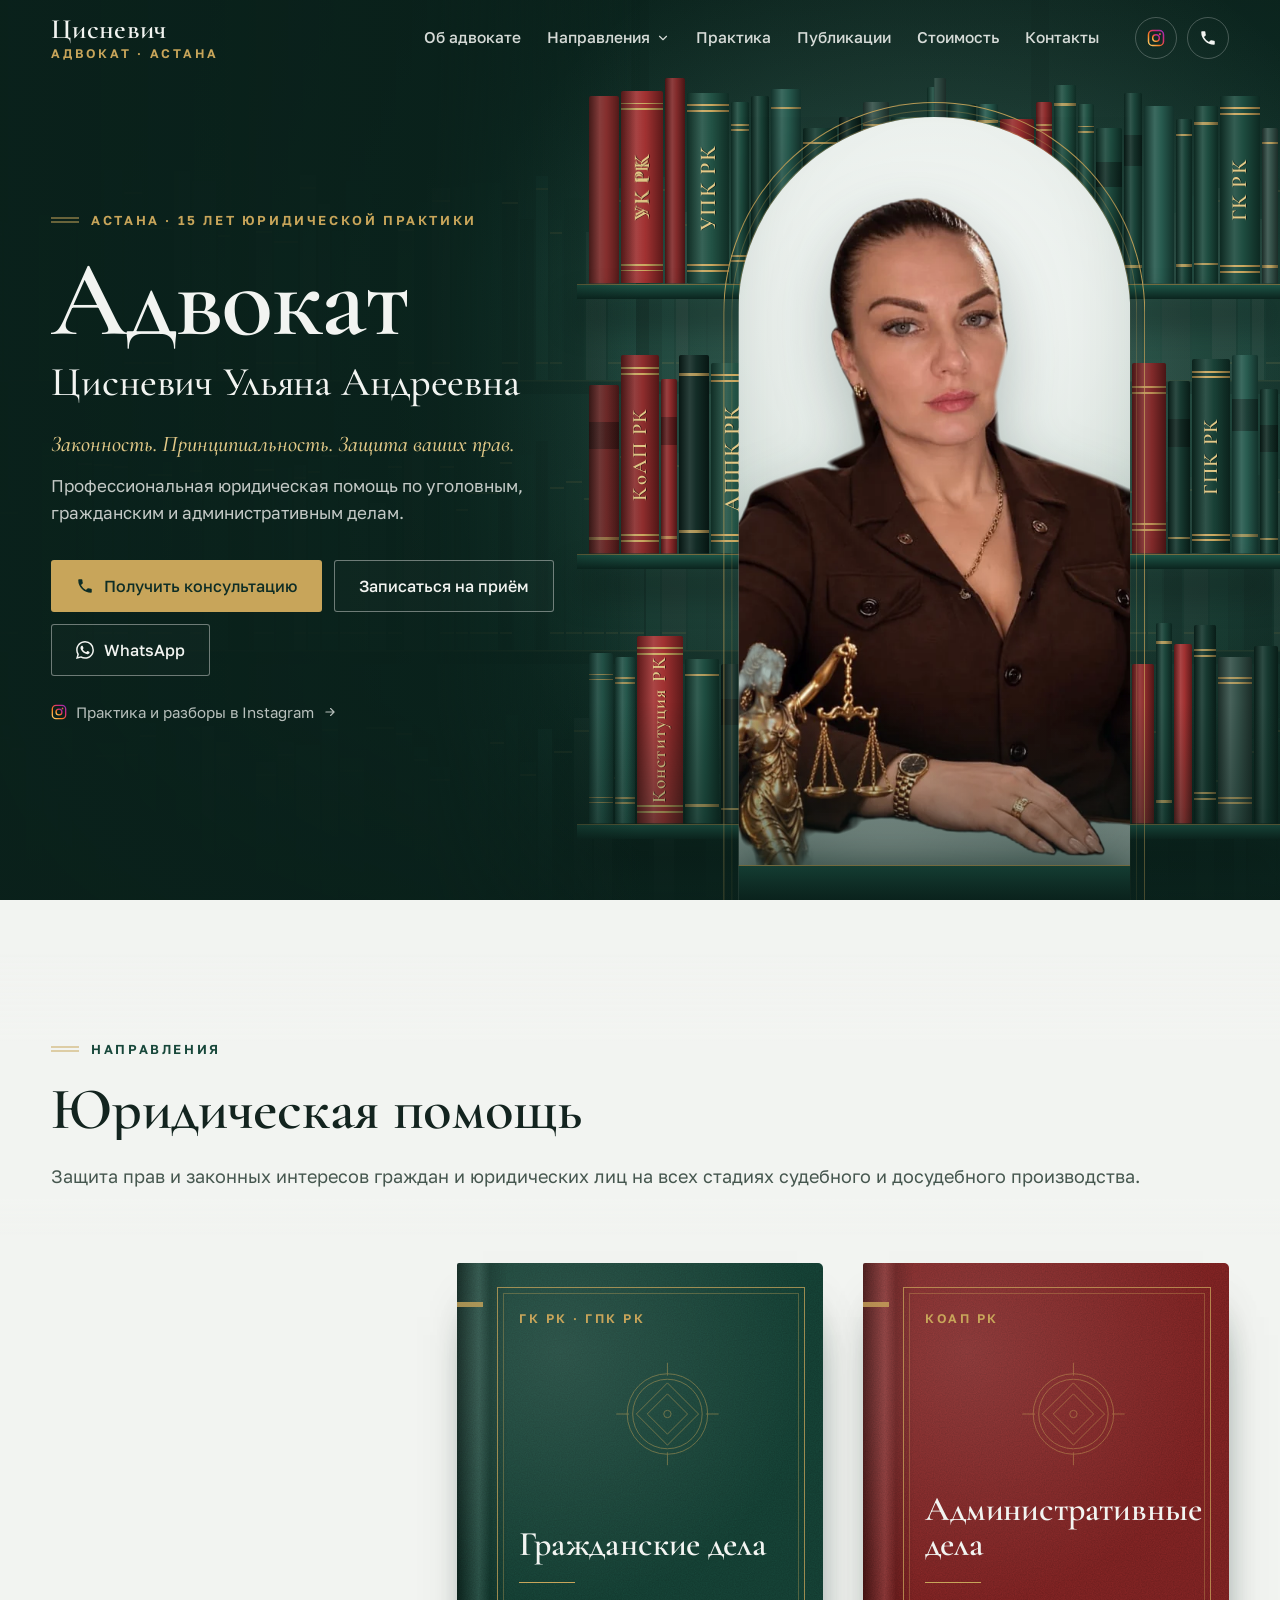
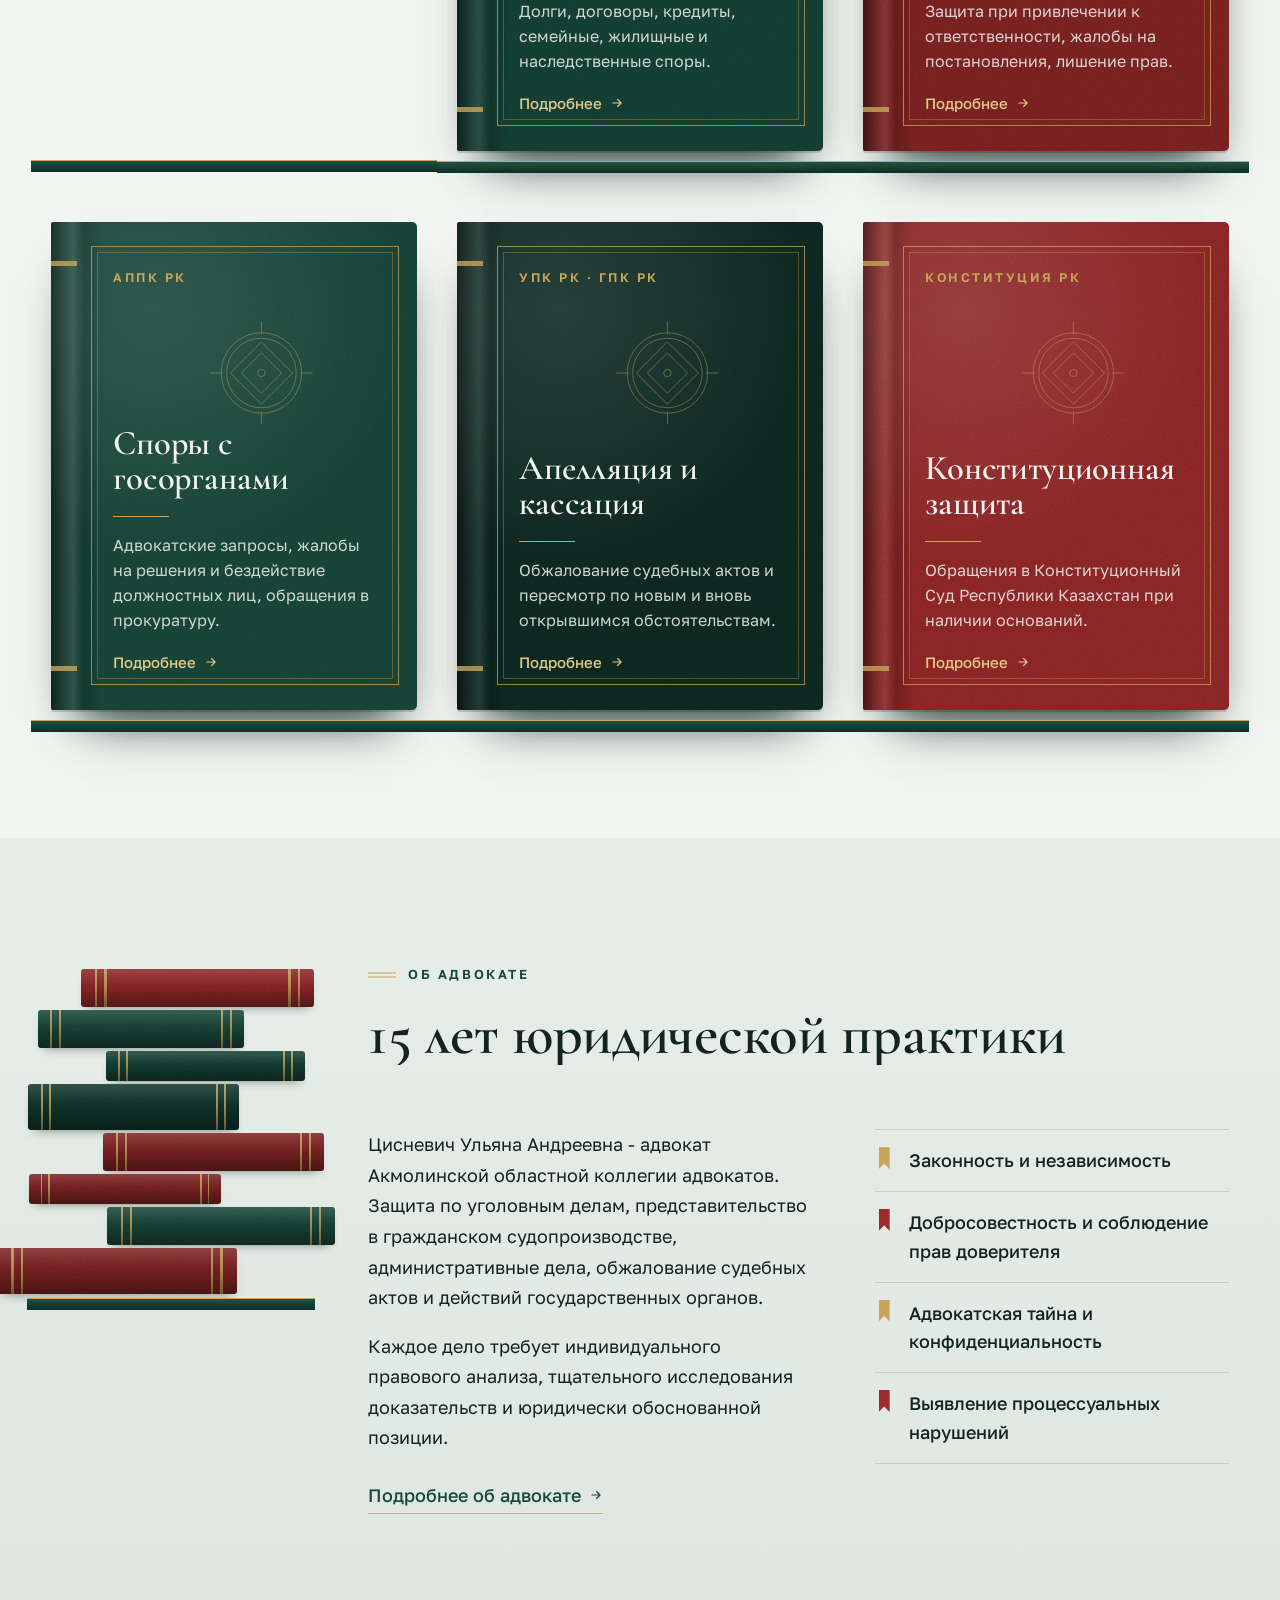
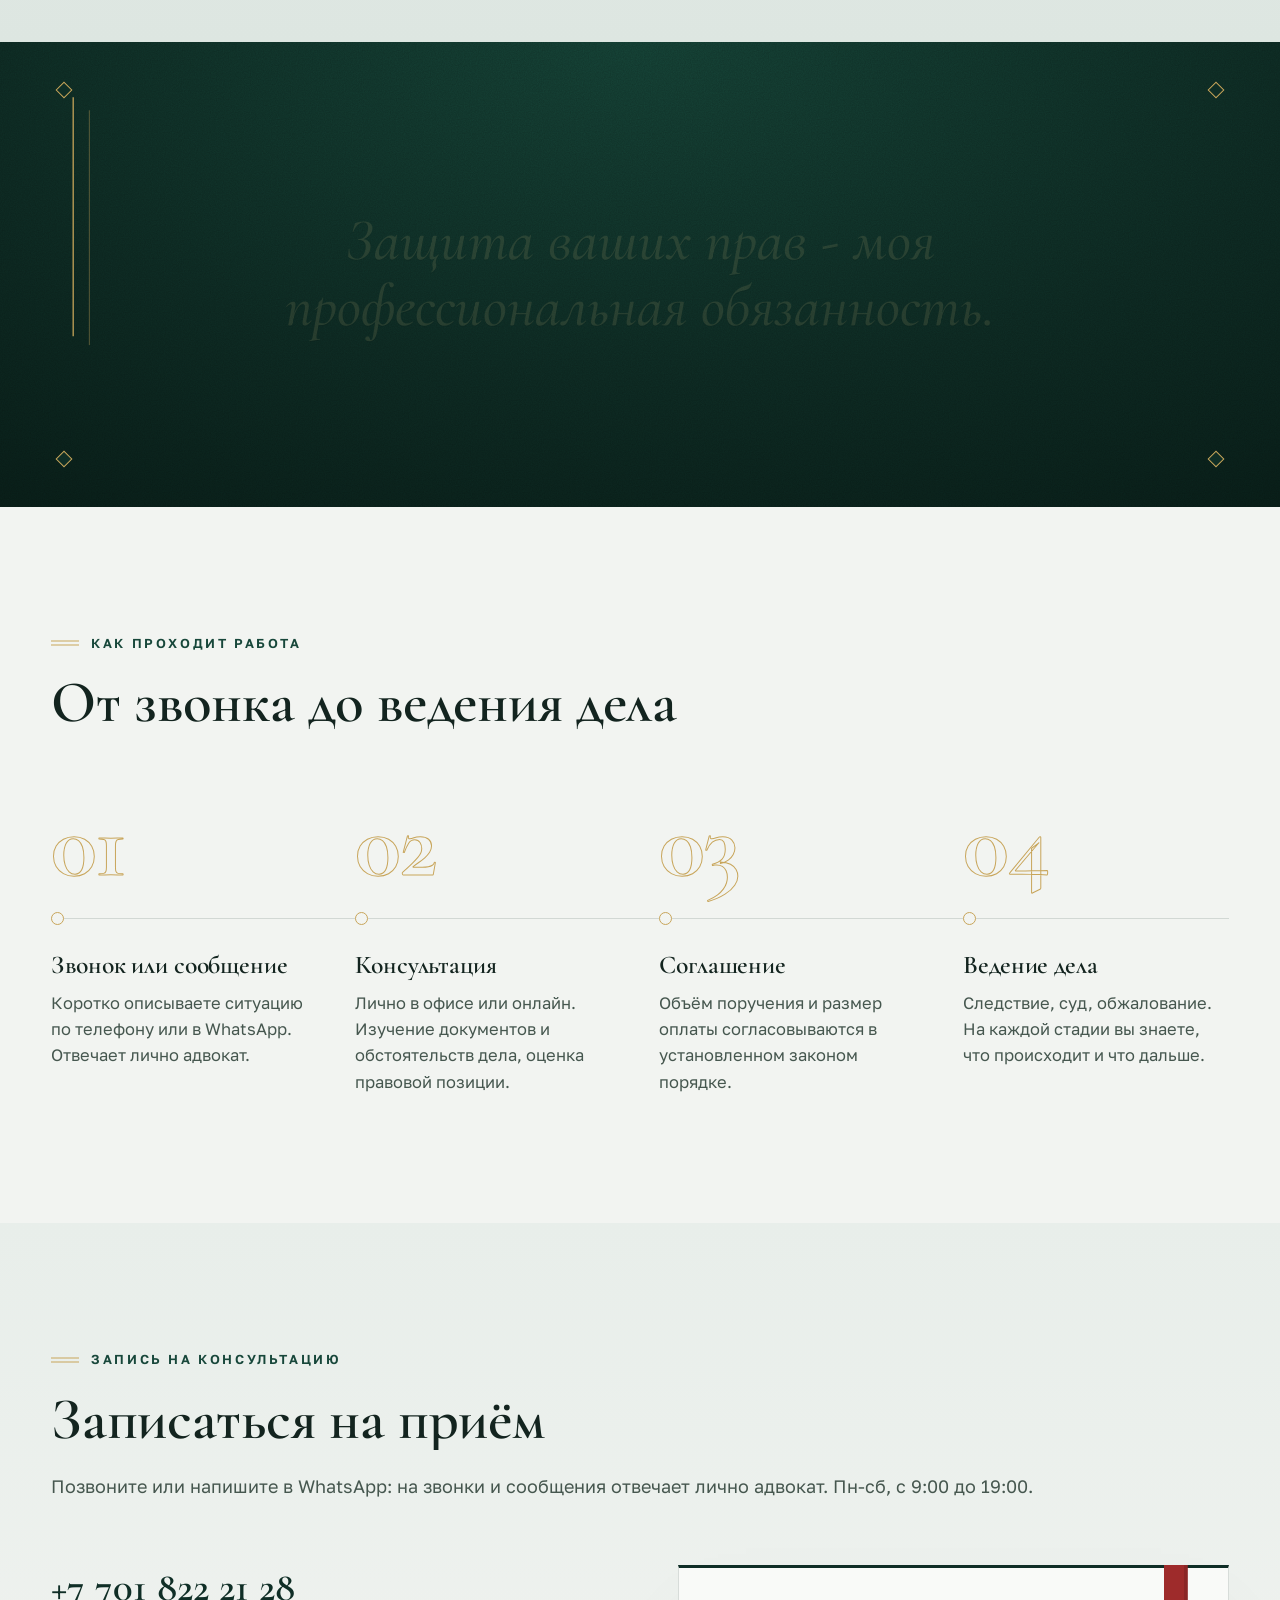
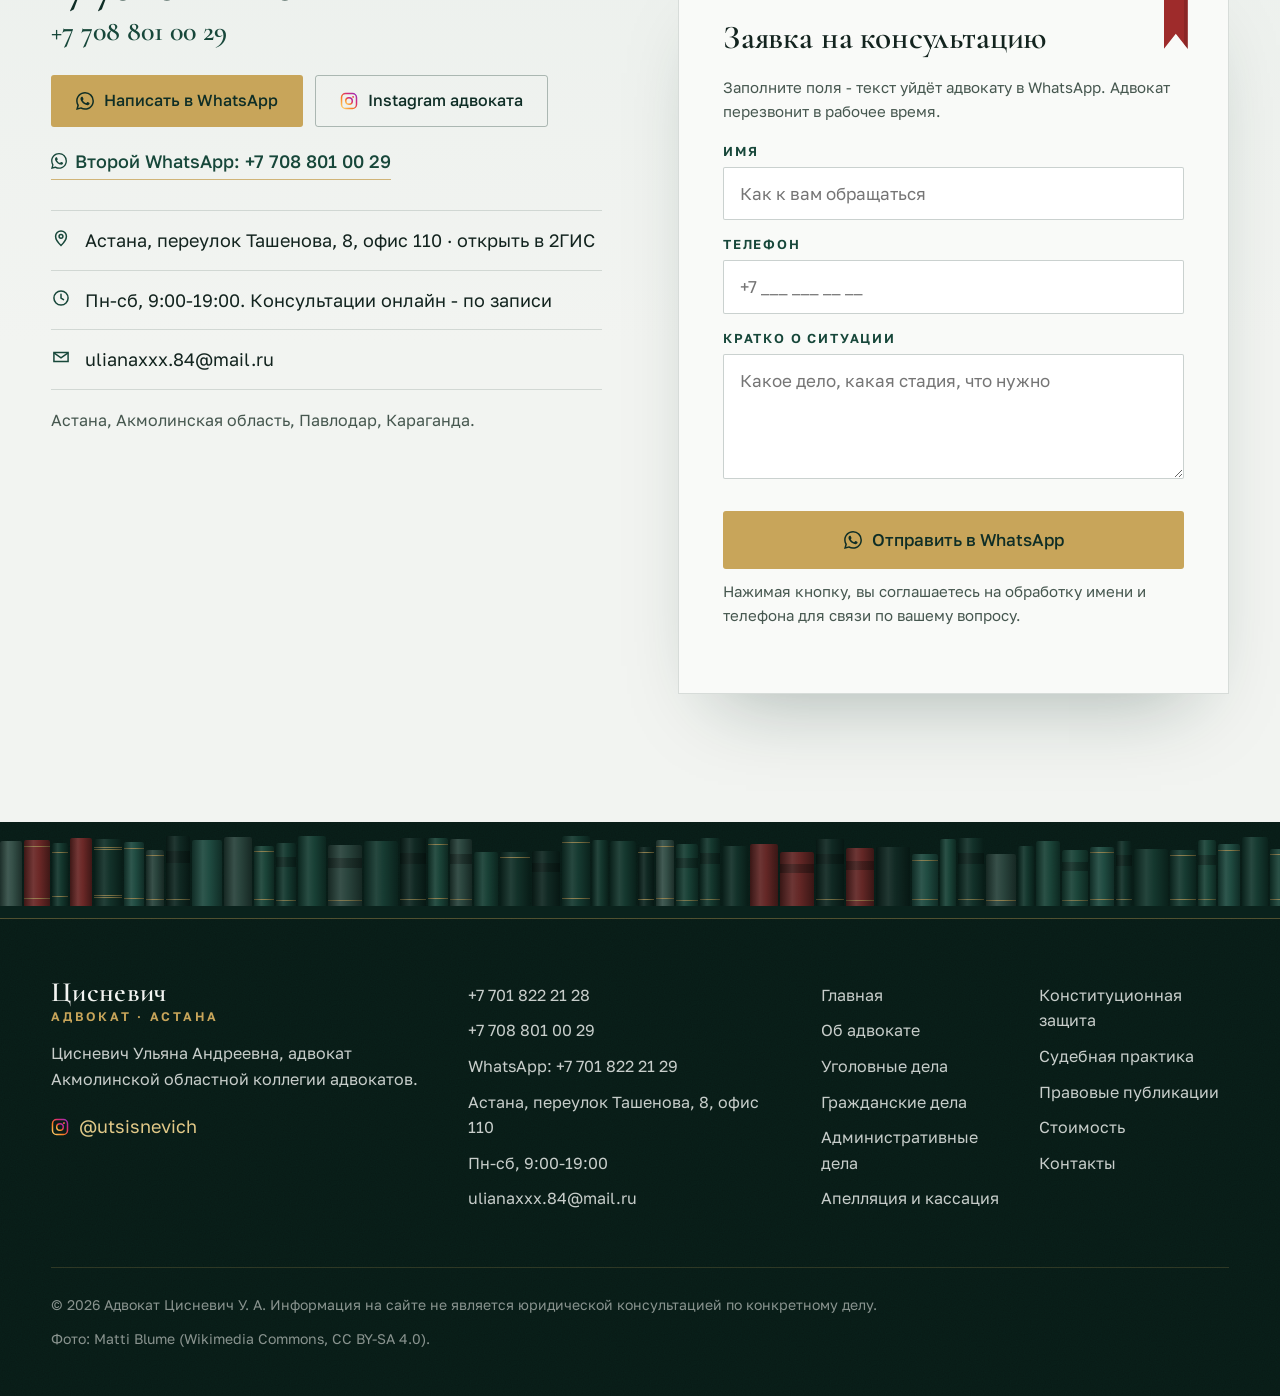
==== commit 72ff81ce: "Полёт кодекса: перспектива внутри книги, корешок без разрыва при отрыве от полки" ====
--- a/index.html
+++ b/index.html
@@ -30,7 +30,7 @@
 <link rel="stylesheet" href="https://fonts.googleapis.com/css2?family=Cormorant+Garamond:ital,wght@0,500;0,600;0,700;1,500;1,600&family=Golos+Text:wght@400;500;600&display=swap" media="print" onload="this.media='all'">
 <noscript><link rel="stylesheet" href="https://fonts.googleapis.com/css2?family=Cormorant+Garamond:ital,wght@0,500;0,600;0,700;1,500;1,600&family=Golos+Text:wght@400;500;600&display=swap"></noscript>
 <link rel="preload" as="image" href="assets/photos/ulyana-cut-540.webp" imagesrcset="assets/photos/ulyana-cut-540.webp 540w, assets/photos/ulyana-cut.webp 1080w" imagesizes="(max-width: 900px) 62vw, 440px">
-<link rel="stylesheet" href="styles.css?v=20261106-13">
+<link rel="stylesheet" href="styles.css?v=20261107-1">
 <script type="application/ld+json">
 {
  "@context": "https://schema.org",
@@ -349,10 +349,10 @@
   <a class="st-ig" href="https://www.instagram.com/utsisnevich/" target="_blank" rel="noopener" aria-label="Instagram"><svg width="20" height="20" aria-hidden="true"><use href="#ic-ig"/></svg></a>
 </nav>
 
-<script src="assets/vendor/gsap.min.js?v=20261106-13" defer></script>
-<script src="assets/vendor/ScrollTrigger.min.js?v=20261106-13" defer></script>
-<script src="assets/vendor/SplitText.min.js?v=20261106-13" defer></script>
-<script src="assets/vendor/lenis.min.js?v=20261106-13" defer></script>
-<script src="script.js?v=20261106-13" defer></script>
+<script src="assets/vendor/gsap.min.js?v=20261107-1" defer></script>
+<script src="assets/vendor/ScrollTrigger.min.js?v=20261107-1" defer></script>
+<script src="assets/vendor/SplitText.min.js?v=20261107-1" defer></script>
+<script src="assets/vendor/lenis.min.js?v=20261107-1" defer></script>
+<script src="script.js?v=20261107-1" defer></script>
 </body>
 </html>
--- a/styles.css
+++ b/styles.css
@@ -203,6 +203,8 @@
 /* летящая книга */
 .fly-layer{position:absolute;inset:0;pointer-events:none;z-index:1}
 .b3-fly{position:absolute;left:0;top:0;visibility:hidden;--ry:90deg}
+/* перспектива внутри книги: точка обзора летит вместе с ней, книга видна прямо на всём пути */
+.b3-fly .b3-in{transform:perspective(3000px) rotateY(var(--ry)) rotateX(var(--rx))}
 .fly-on .b3-fly{visibility:visible}
 .fly-on .fly-slot{visibility:hidden}
 
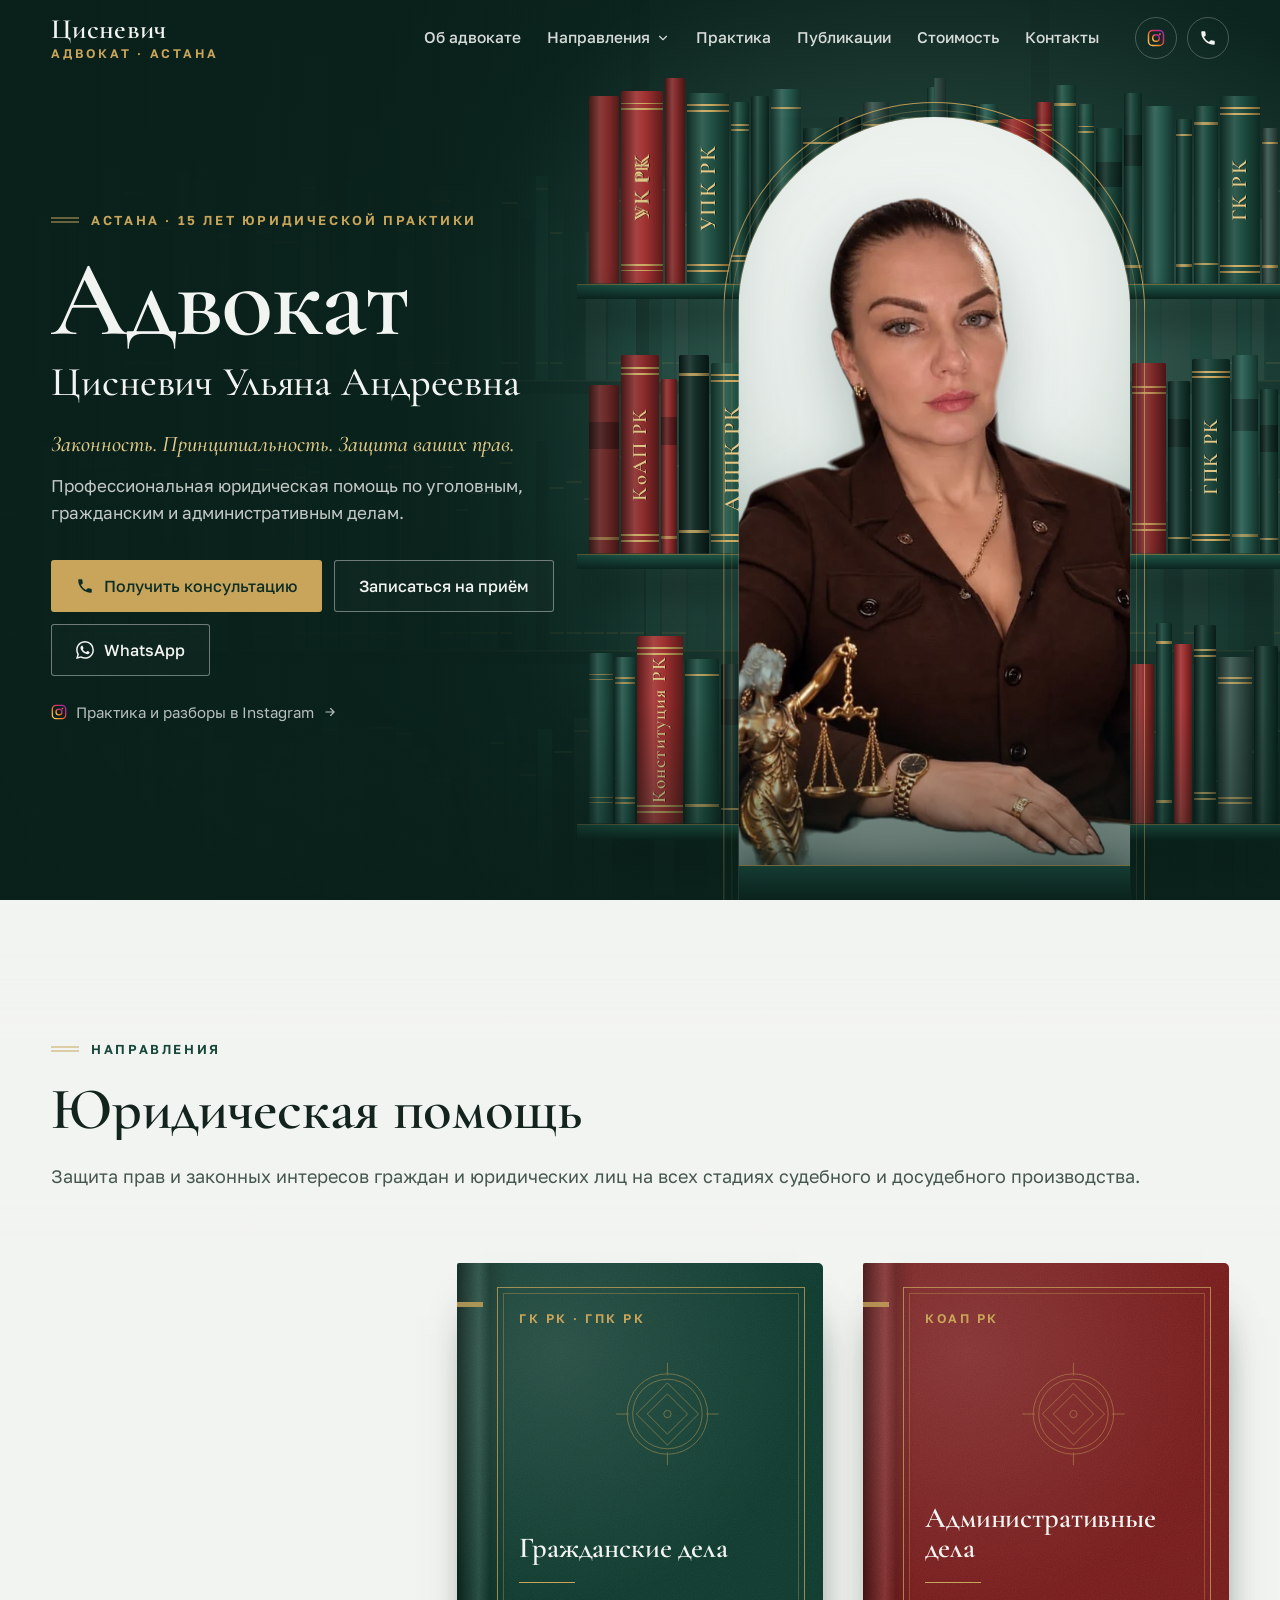
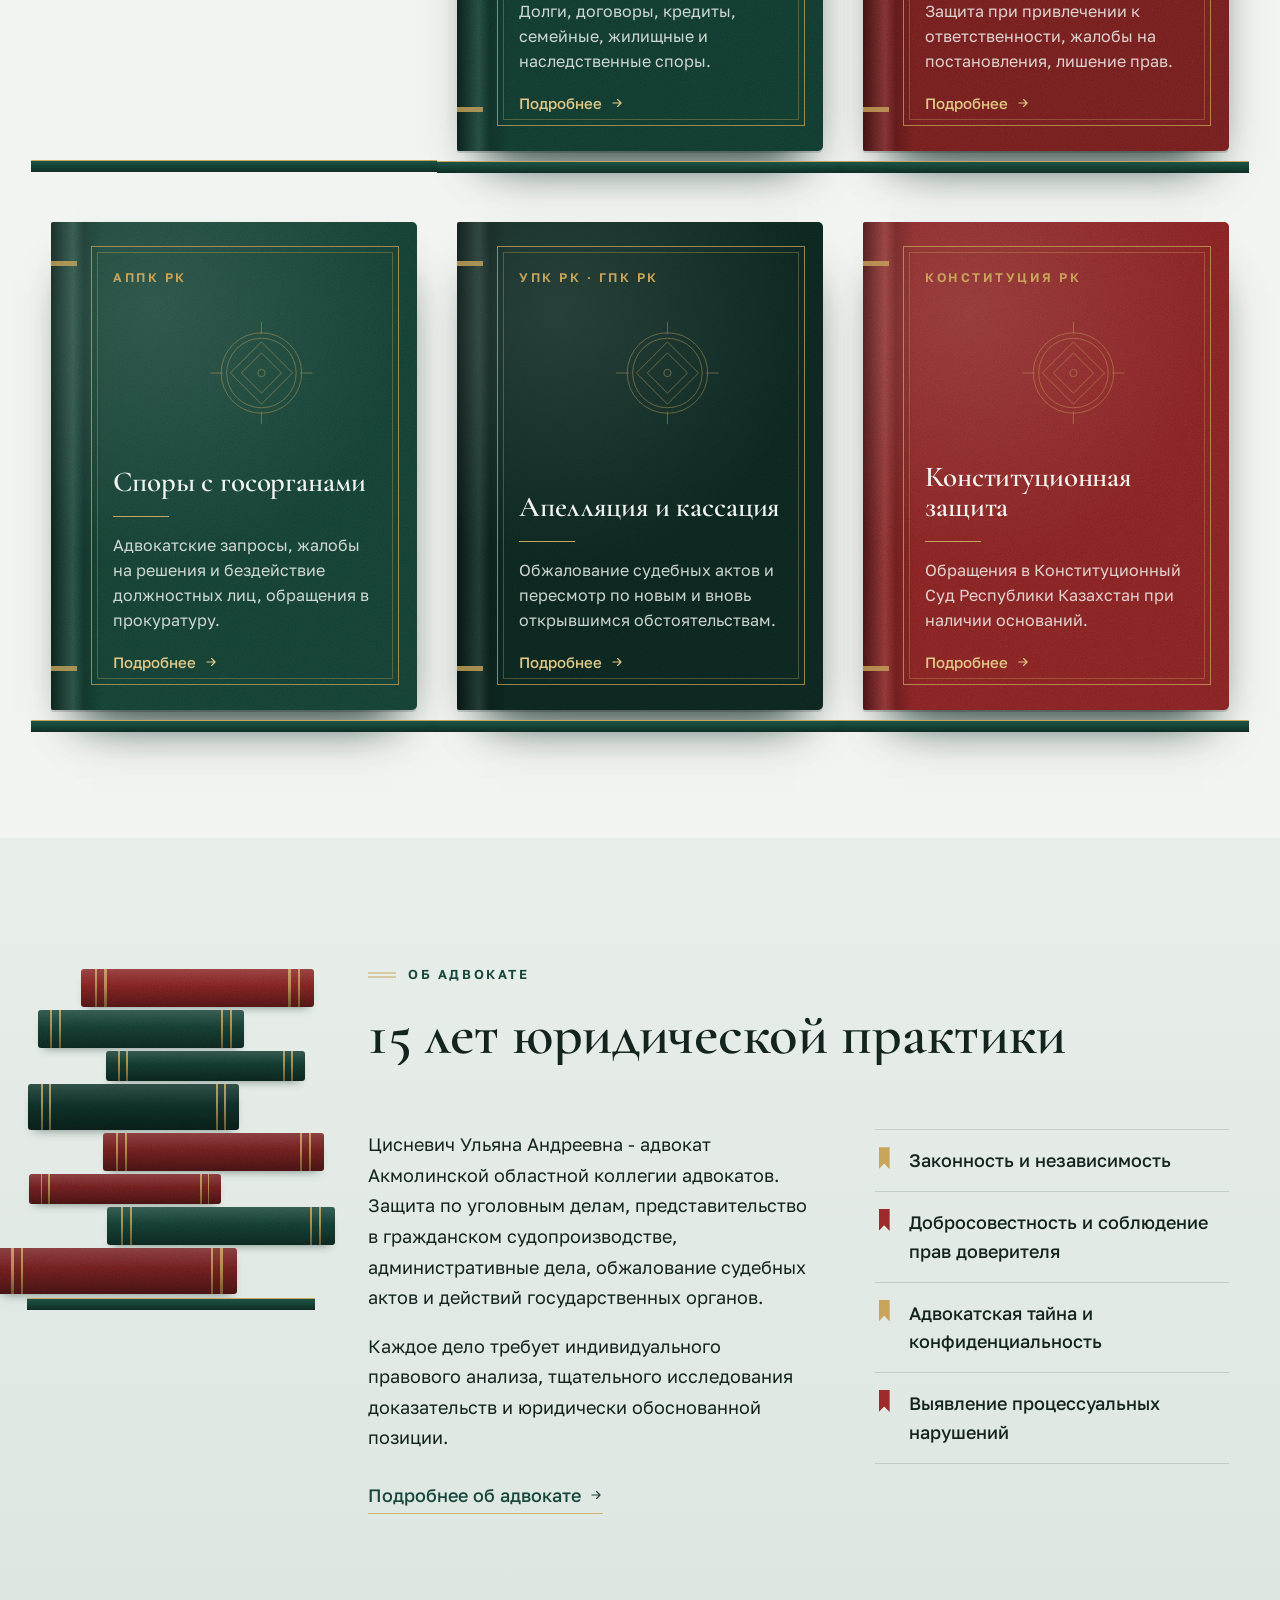
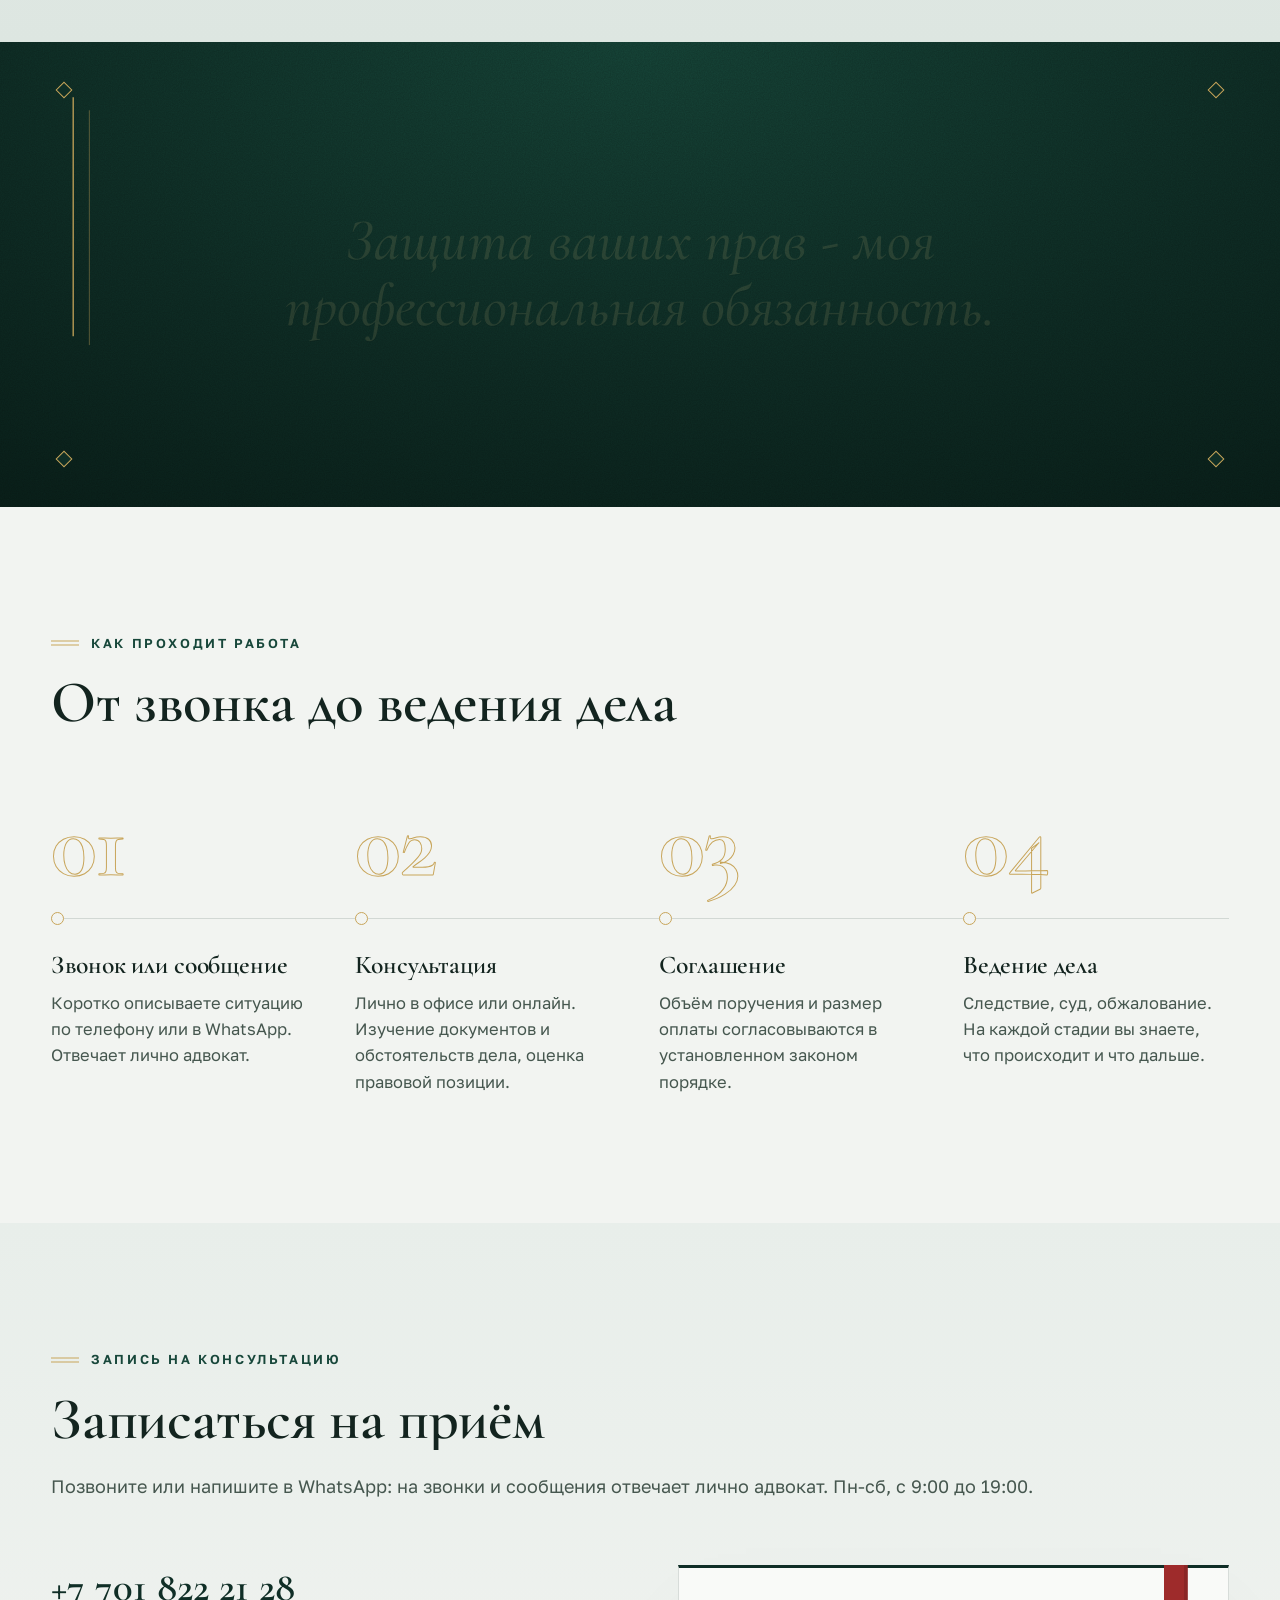
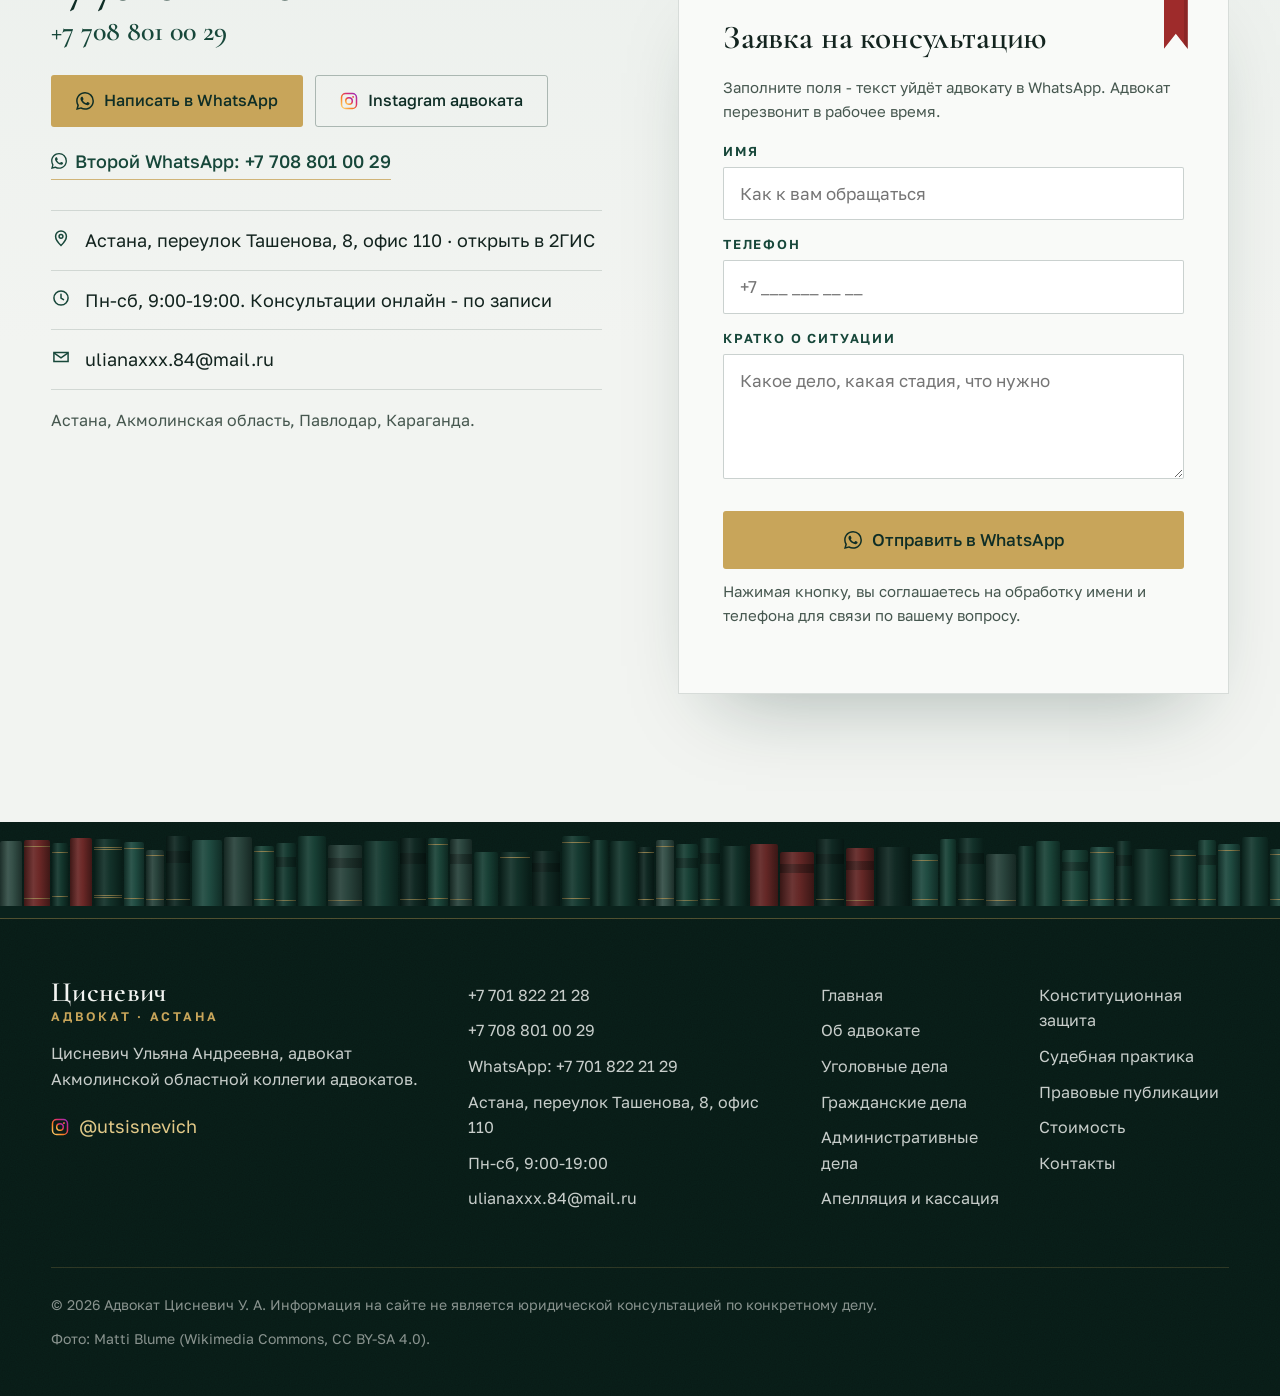
==== commit 0ee820d1: "Заголовки карточек и страниц не выходят за рамки на любой ширине" ====
--- a/index.html
+++ b/index.html
@@ -30,7 +30,7 @@
 <link rel="stylesheet" href="https://fonts.googleapis.com/css2?family=Cormorant+Garamond:ital,wght@0,500;0,600;0,700;1,500;1,600&family=Golos+Text:wght@400;500;600&display=swap" media="print" onload="this.media='all'">
 <noscript><link rel="stylesheet" href="https://fonts.googleapis.com/css2?family=Cormorant+Garamond:ital,wght@0,500;0,600;0,700;1,500;1,600&family=Golos+Text:wght@400;500;600&display=swap"></noscript>
 <link rel="preload" as="image" href="assets/photos/ulyana-cut-540.webp" imagesrcset="assets/photos/ulyana-cut-540.webp 540w, assets/photos/ulyana-cut.webp 1080w" imagesizes="(max-width: 900px) 62vw, 440px">
-<link rel="stylesheet" href="styles.css?v=20261107-1">
+<link rel="stylesheet" href="styles.css?v=20261107-2">
 <script type="application/ld+json">
 {
  "@context": "https://schema.org",
@@ -349,10 +349,10 @@
   <a class="st-ig" href="https://www.instagram.com/utsisnevich/" target="_blank" rel="noopener" aria-label="Instagram"><svg width="20" height="20" aria-hidden="true"><use href="#ic-ig"/></svg></a>
 </nav>
 
-<script src="assets/vendor/gsap.min.js?v=20261107-1" defer></script>
-<script src="assets/vendor/ScrollTrigger.min.js?v=20261107-1" defer></script>
-<script src="assets/vendor/SplitText.min.js?v=20261107-1" defer></script>
-<script src="assets/vendor/lenis.min.js?v=20261107-1" defer></script>
-<script src="script.js?v=20261107-1" defer></script>
+<script src="assets/vendor/gsap.min.js?v=20261107-2" defer></script>
+<script src="assets/vendor/ScrollTrigger.min.js?v=20261107-2" defer></script>
+<script src="assets/vendor/SplitText.min.js?v=20261107-2" defer></script>
+<script src="assets/vendor/lenis.min.js?v=20261107-2" defer></script>
+<script src="script.js?v=20261107-2" defer></script>
 </body>
 </html>
--- a/styles.css
+++ b/styles.css
@@ -224,7 +224,7 @@
 .dc::after{content:"";position:absolute;left:-20px;right:-20px;bottom:-22px;height:12px;background:linear-gradient(180deg,#1D5446,var(--ink));border-top:1px solid var(--gold);box-shadow:0 18px 26px -12px rgba(15,46,38,.45)}
 .cover{display:block;position:relative;aspect-ratio:3/4;color:var(--ivory);text-decoration:none;transform-style:preserve-3d}
 .pages{position:absolute;inset:2.5% 0 0 4%;background:repeating-linear-gradient(180deg,var(--paper) 0 3px,#E3E5DE 3px 4px);border-radius:0 4px 3px 0;box-shadow:0 34px 50px -26px rgba(15,46,38,.6)}
-.cv{position:absolute;inset:0;display:flex;flex-direction:column;padding:13% 11% 11% 17%;border-radius:2px 5px 5px 2px;transform-origin:0 50%;transform:rotateY(0);transition:transform .7s var(--ease),box-shadow .7s var(--ease);
+.cv{container-type:inline-size;position:absolute;inset:0;display:flex;flex-direction:column;padding:13% 11% 11% 17%;border-radius:2px 5px 5px 2px;transform-origin:0 50%;transform:rotateY(0);transition:transform .7s var(--ease),box-shadow .7s var(--ease);
   background:var(--leather),linear-gradient(90deg,rgba(0,0,0,.45) 0,rgba(255,255,255,.1) 6%,rgba(0,0,0,.18) 9%,transparent 14%),var(--c);box-shadow:0 2px 0 rgba(0,0,0,.15),0 28px 44px -26px rgba(10,33,27,.75)}
 .cv-hinge{position:absolute;left:0;top:0;bottom:0;width:7%;background:linear-gradient(180deg,transparent 8%,rgba(200,165,90,.8) 8%,rgba(200,165,90,.8) 9%,transparent 9%,transparent 91%,rgba(200,165,90,.8) 91%,rgba(200,165,90,.8) 92%,transparent 92%)}
 .cv .cv-frame{inset:5% 5% 5% 11%}
@@ -232,7 +232,7 @@
 .cv-orn{position:absolute;left:50%;top:31%;width:30%;transform:translate(-25%,-50%);fill:none;stroke:var(--gold);stroke-width:1;opacity:.5;transition:opacity var(--t2),transform .7s var(--ease)}
 .cover:hover .cv-orn{opacity:.85;transform:translate(-25%,-50%) rotate(45deg)}
 .cv-codes{position:relative;font:600 12.5px/1.3 var(--sans);letter-spacing:.2em;text-transform:uppercase;color:var(--gold)}
-.cv h3{position:relative;font-size:clamp(30px,2.7vw,44px);line-height:1.02;margin-top:auto;color:var(--ivory)}
+.cv h3{position:relative;font-size:min(clamp(30px,2.7vw,44px),11cqi);line-height:1.02;margin-top:auto;color:var(--ivory)}
 .cv .cv-rule{position:relative;display:block;width:56px;height:1px;background:var(--gold);margin:20px 0 16px}
 .cv p{position:relative;font-size:16px;line-height:1.55;color:rgba(242,244,241,.84)}
 .cv-go{position:relative;display:inline-flex;align-items:center;gap:8px;margin-top:22px;font:500 15px/1 var(--sans);color:var(--gold2);transition:gap var(--t2) var(--ease)}
@@ -320,7 +320,7 @@
 .crumbs{display:flex;align-items:center;gap:10px;font-size:14.5px;color:rgba(242,244,241,.7);margin-bottom:34px;flex-wrap:wrap}
 .crumbs a{display:inline-flex;align-items:center;gap:8px;text-decoration:none}
 .crumbs a:hover{color:var(--gold2)}
-.phero h1{font-size:clamp(46px,5.6vw,92px);line-height:1;letter-spacing:-.01em}
+.phero h1{font-size:min(clamp(46px,5.6vw,92px),10.2vw);line-height:1;letter-spacing:-.01em}
 .phero .lead{margin-top:22px;font-size:clamp(18px,1.3vw,21px);color:rgba(242,244,241,.82);max-width:40em}
 .phero-media{position:relative;display:flex;justify-content:center;align-items:flex-end}
 .vitr{position:relative;width:100%;height:clamp(340px,40vw,470px);perspective:1400px;transform-style:preserve-3d;display:flex;justify-content:center;align-items:flex-end;padding-bottom:28px}
@@ -351,11 +351,11 @@
 .blk-cta{margin-top:30px}
 
 .facets{display:grid;grid-template-columns:repeat(auto-fit,minmax(min(100%,220px),1fr));gap:18px}
-.facets li{position:relative;background:var(--paper);border:1px solid var(--line);padding:34px 26px 30px;transition:transform var(--t2) var(--ease),box-shadow var(--t2) var(--ease)}
+.facets li{container-type:inline-size;position:relative;background:var(--paper);border:1px solid var(--line);padding:34px 26px 30px;transition:transform var(--t2) var(--ease),box-shadow var(--t2) var(--ease)}
 .facets li:hover{transform:translateY(-4px);box-shadow:0 26px 40px -26px rgba(15,46,38,.45)}
 .facets .tab{position:absolute;top:-1px;left:26px;width:38px;height:9px;background:var(--gold)}
 .facets li:nth-child(even) .tab{background:var(--red)}
-.facets h3{font-size:clamp(24px,1.9vw,29px);line-height:1.1;margin-bottom:10px}
+.facets h3{font-size:min(clamp(24px,1.9vw,29px),12.5cqi);line-height:1.1;margin-bottom:10px}
 .facets p{font-size:16.5px;color:var(--muted)}
 
 .topics{display:grid;grid-template-columns:repeat(3,minmax(0,1fr));gap:0 36px}
@@ -424,7 +424,8 @@
 .foot-ct a,.foot-nav a{text-decoration:none}
 .foot-ct a:hover,.foot-nav a:hover{color:var(--gold2)}
 .foot-nav ul{columns:2;column-gap:28px}
-.foot-nav li{padding:5px 0;font-size:16px;break-inside:avoid}
+@media (max-width:400px){.foot-nav ul{column-gap:16px}}
+.foot-nav li{padding:5px 0;font-size:min(16px,4.15vw);break-inside:avoid}
 .foot-copy,.foot-cred{grid-column:1/-1;font-size:14px;color:rgba(242,244,241,.55)}
 .foot-copy{border-top:1px solid rgba(200,165,90,.2);padding-top:26px;margin-top:10px}
 .foot-cred{margin-top:-28px}
